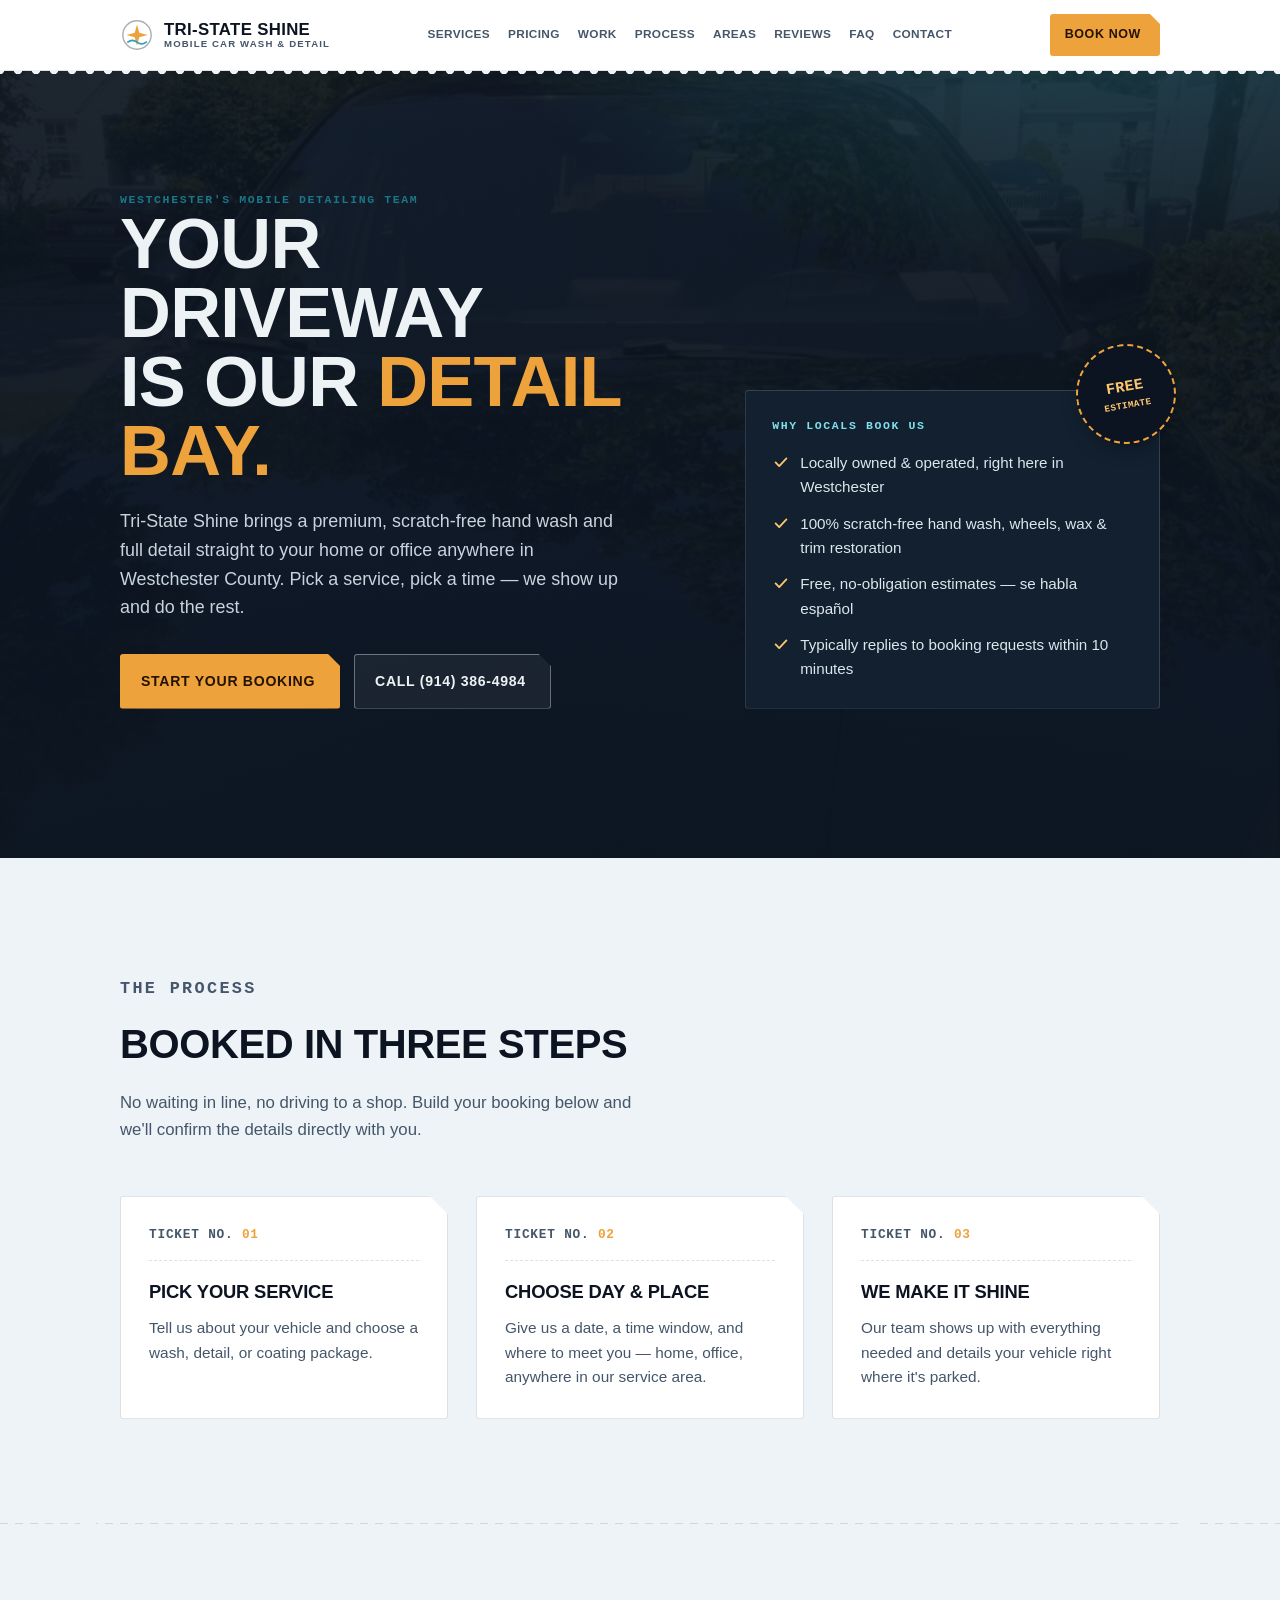
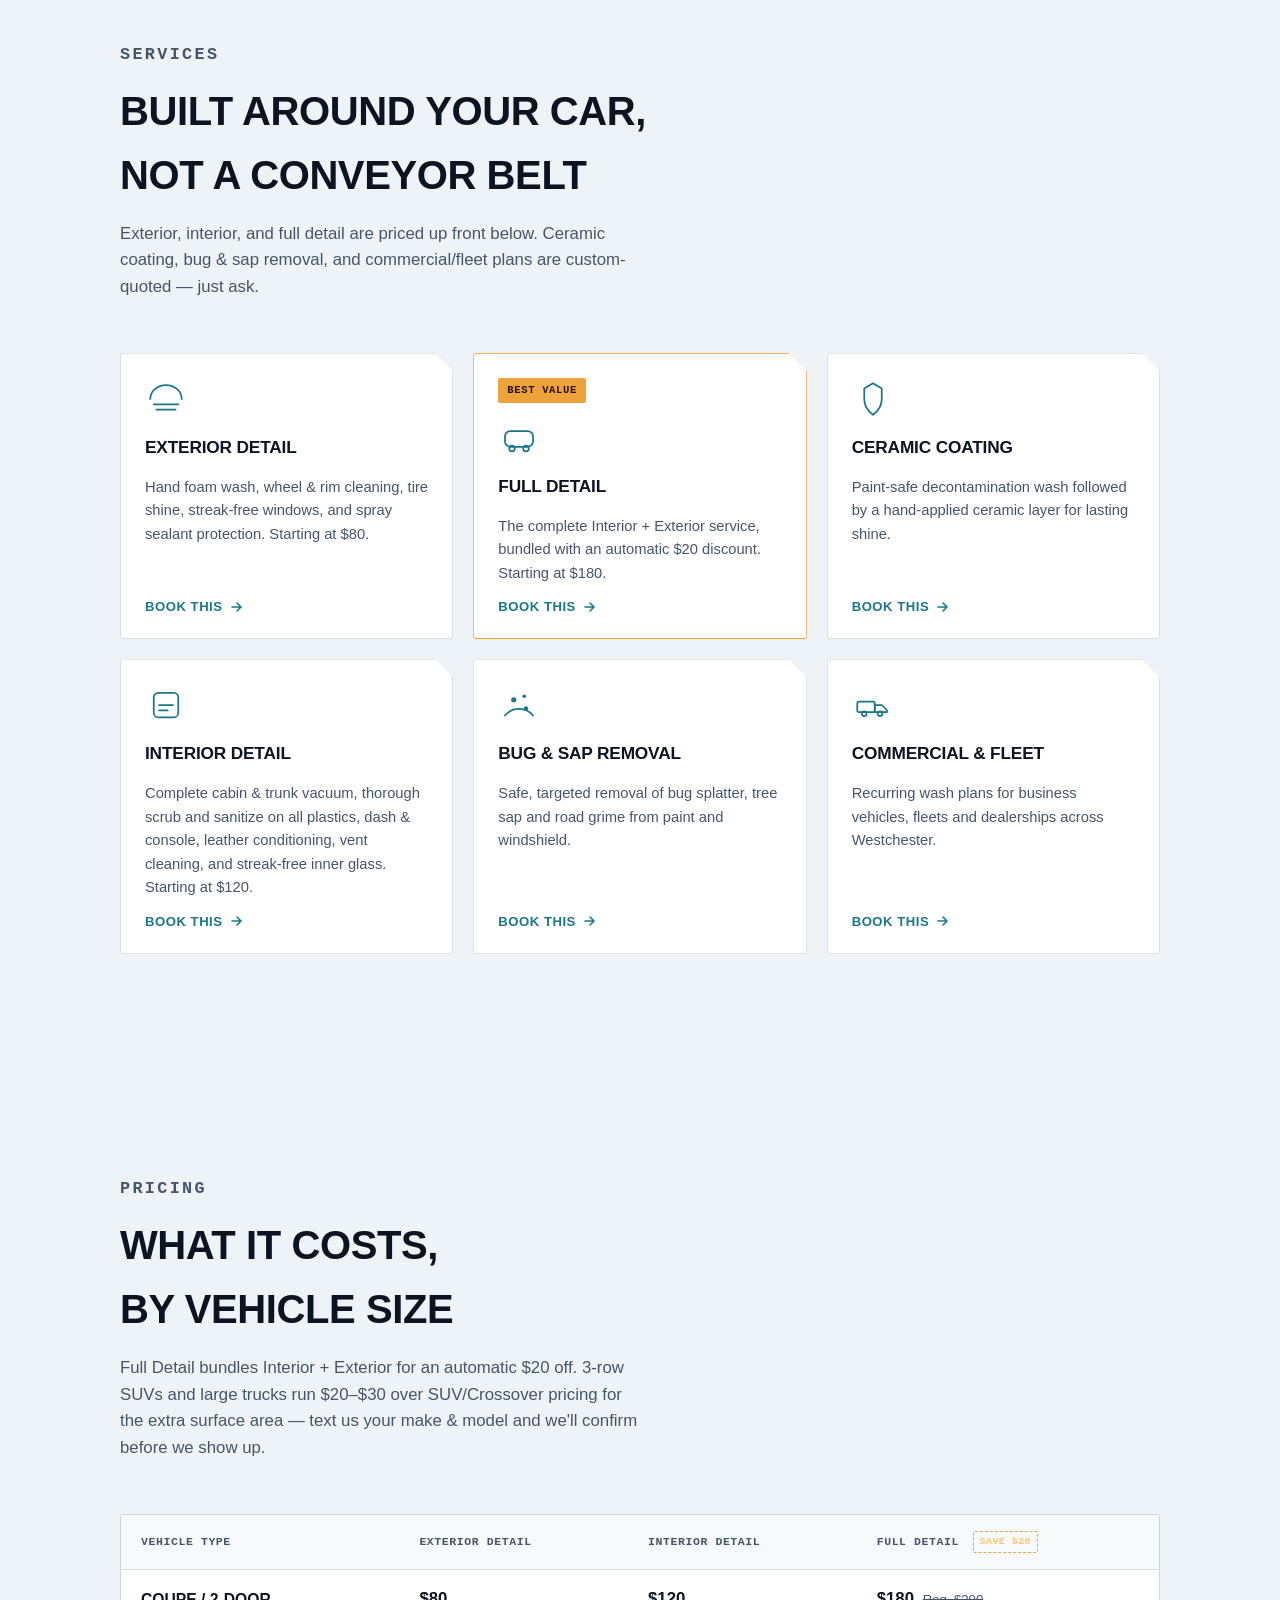
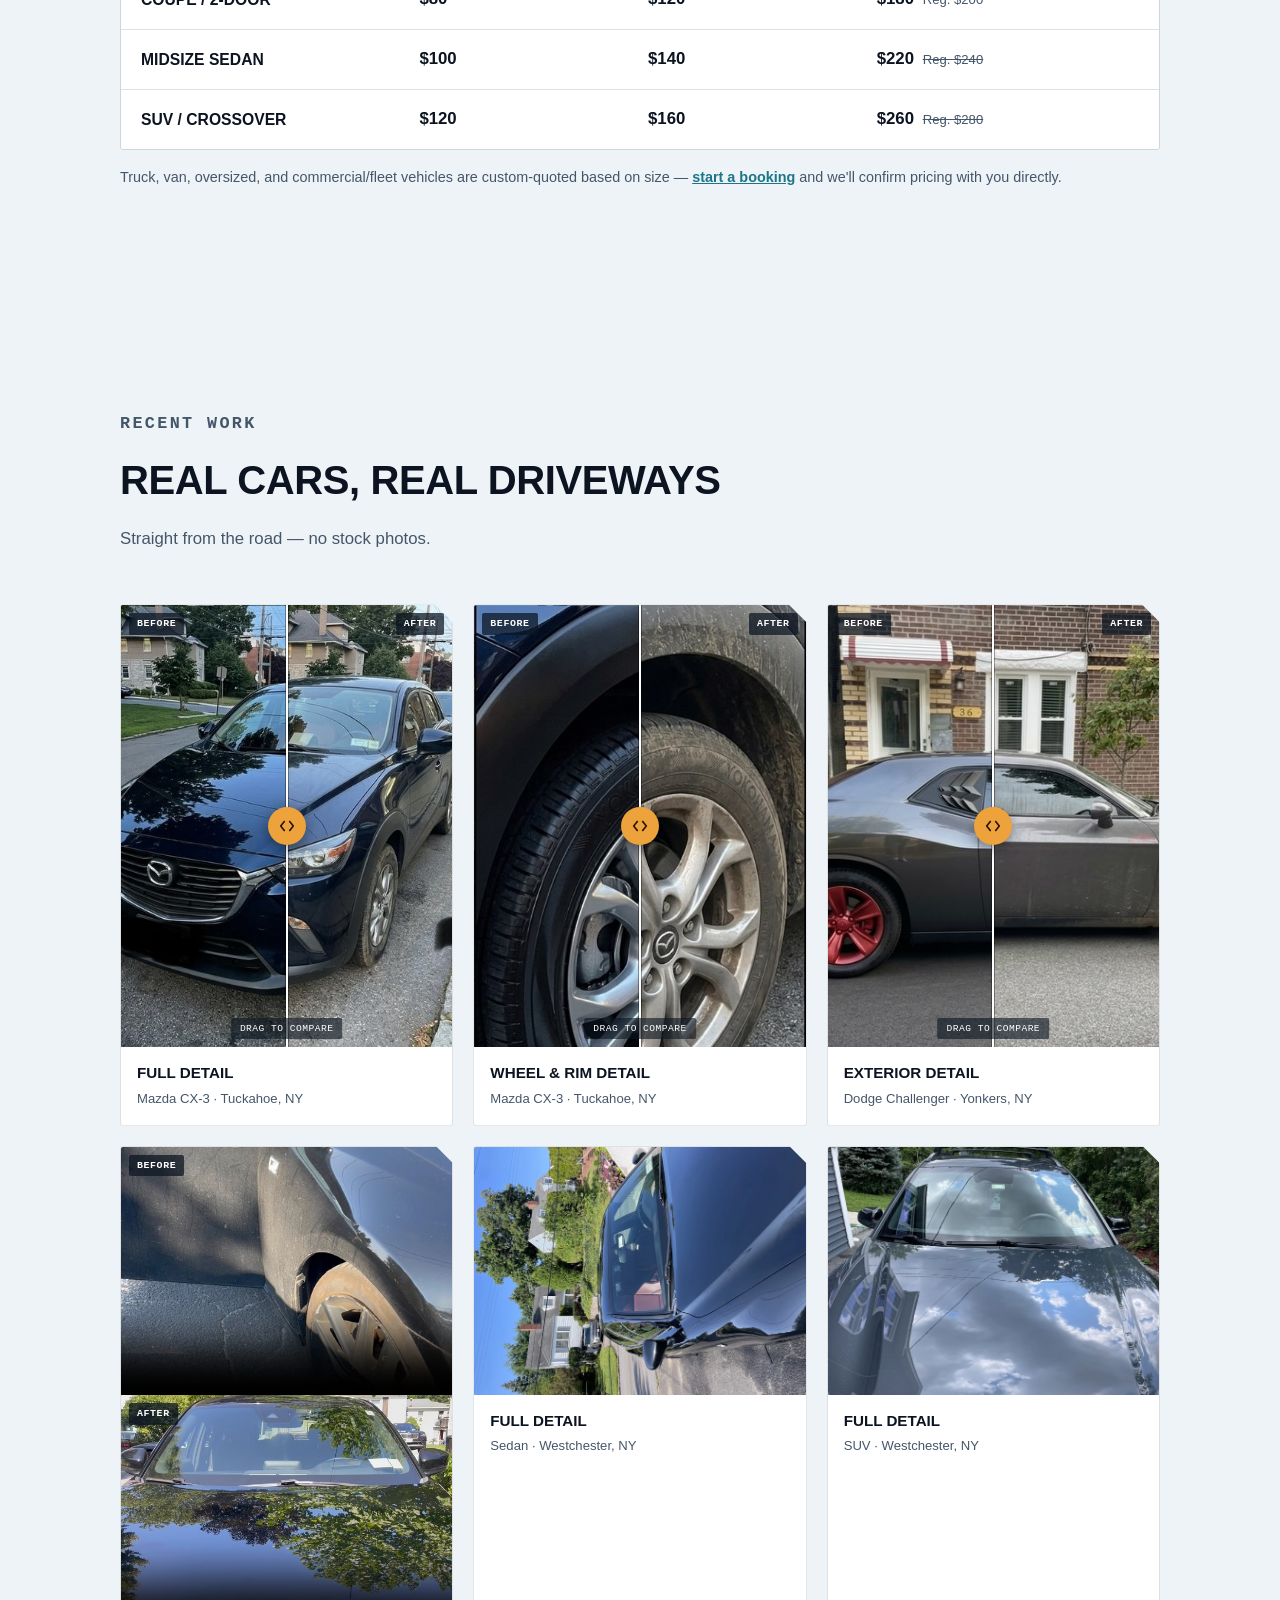
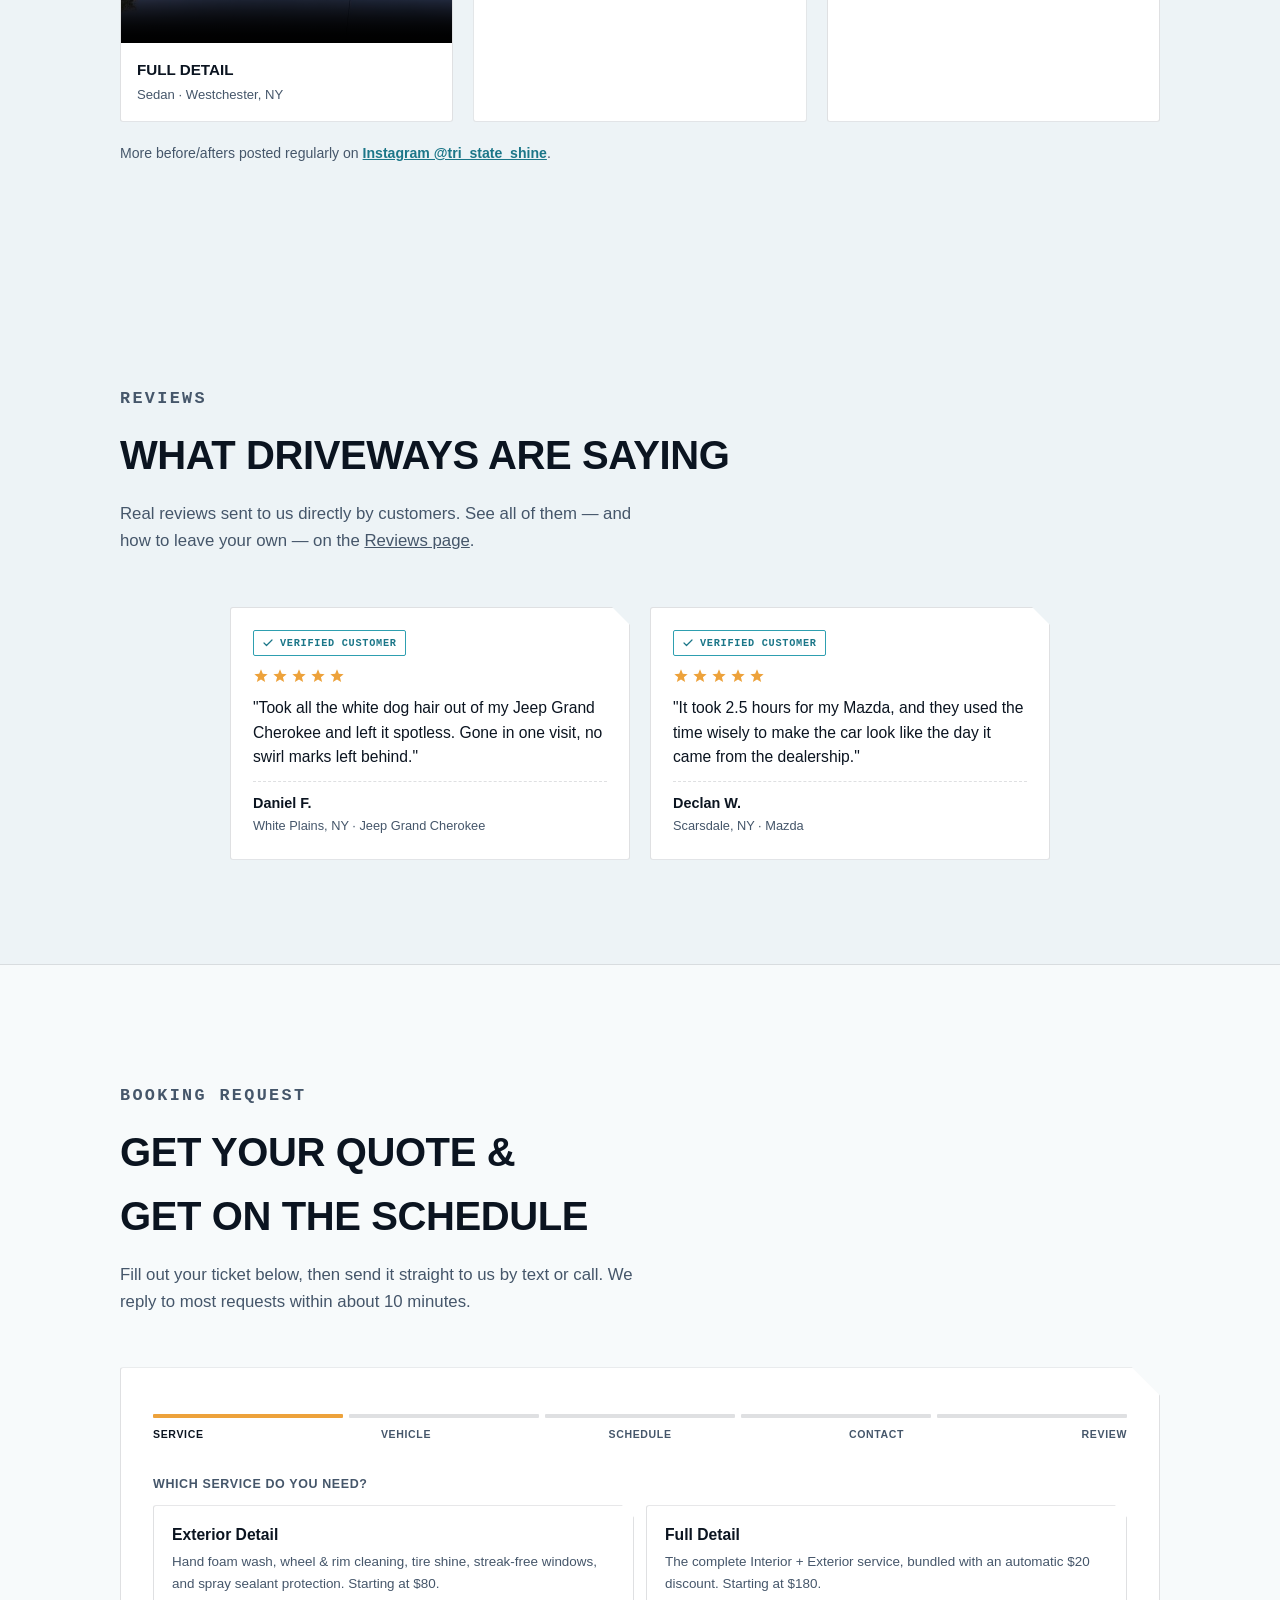
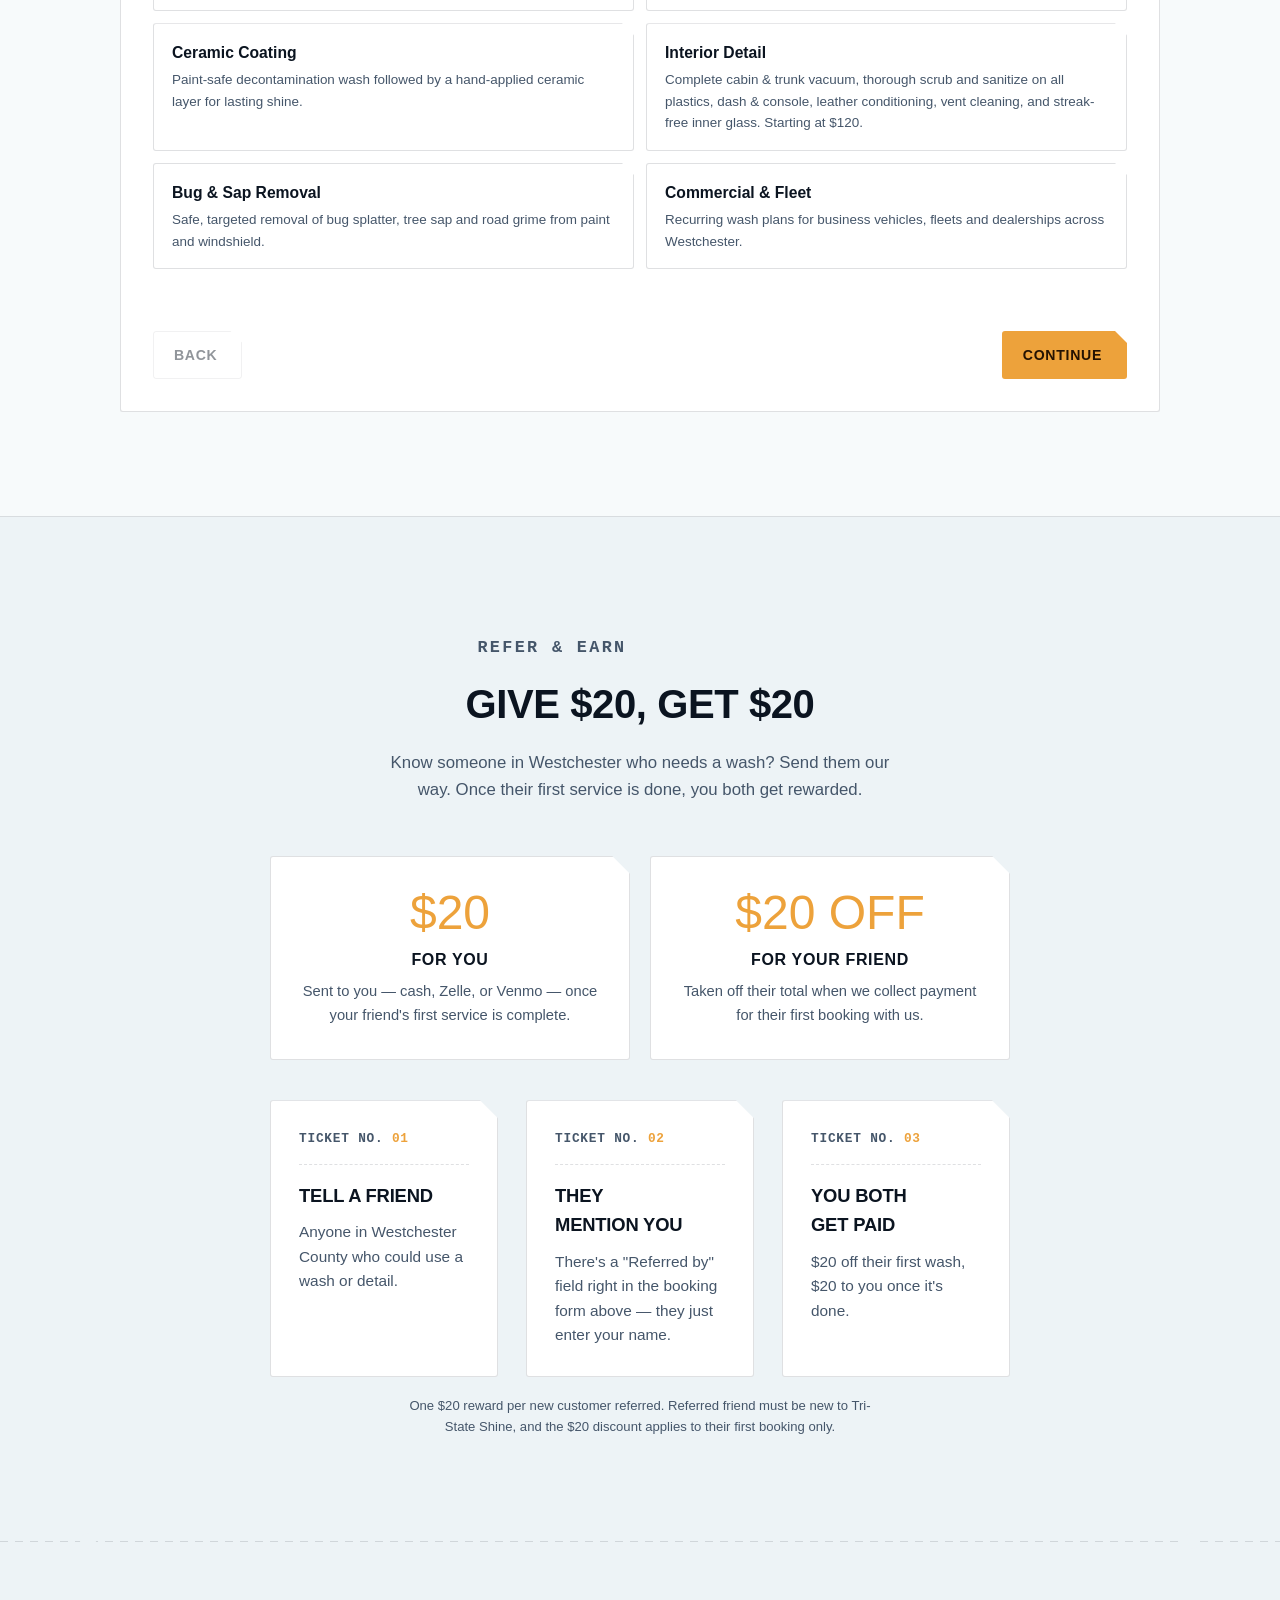
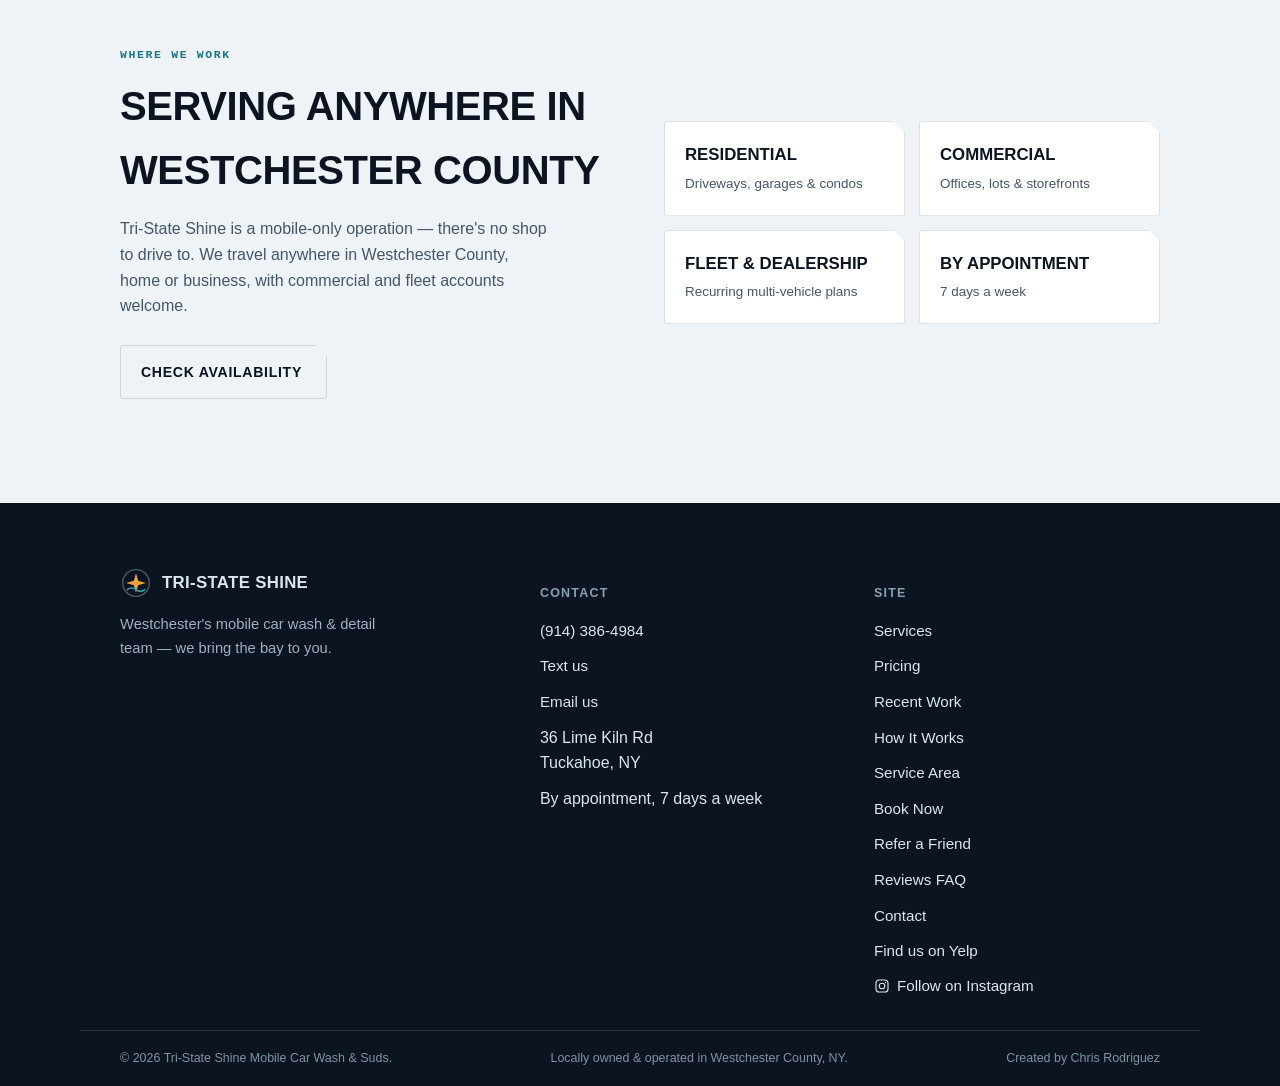
==== index.html @ 88ff23d3 "Add referral program: give $20, get $20 - New "Refer & Earn" section on the homepage (between Bookin" ====
<!DOCTYPE html>
<html lang="en">
<head>
<meta charset="utf-8">
<meta name="viewport" content="width=device-width, initial-scale=1">
<title>Tri-State Shine — Mobile Detailing, Booked Online</title>
<meta name="description" content="Westchester mobile car detailing. Book a hand wash, full detail, ceramic coating or interior clean online — Tri-State Shine comes to you anywhere in Westchester County.">
<link rel="canonical" href="https://www.tristateshineny.com/">
<meta name="theme-color" content="#0B1420">
<link rel="icon" href="favicon.svg" type="image/svg+xml">
<link rel="icon" href="favicon-32x32.png" sizes="32x32" type="image/png">
<link rel="icon" href="favicon-16x16.png" sizes="16x16" type="image/png">
<link rel="apple-touch-icon" href="apple-touch-icon.png">
<meta property="og:type" content="website">
<meta property="og:site_name" content="Tri-State Shine">
<meta property="og:title" content="Tri-State Shine — Mobile Detailing, Booked Online">
<meta property="og:description" content="Westchester mobile car detailing. Book a hand wash, full detail, ceramic coating or interior clean online — Tri-State Shine comes to you anywhere in Westchester County.">
<meta property="og:url" content="https://www.tristateshineny.com/">
<meta property="og:image" content="https://www.tristateshineny.com/images/work-01-mazda-before-after.jpg">
<meta property="og:image:width" content="896">
<meta property="og:image:height" content="671">
<meta name="twitter:card" content="summary_large_image">
<meta name="twitter:title" content="Tri-State Shine — Mobile Detailing, Booked Online">
<meta name="twitter:description" content="Westchester mobile car detailing, booked online. We come to you anywhere in Westchester County.">
<meta name="twitter:image" content="https://www.tristateshineny.com/images/work-01-mazda-before-after.jpg">
<link rel="preload" as="image" href="images/work-08-video-after-poster.jpg" fetchpriority="high">
<link rel="stylesheet" href="styles.css">
<script type="application/ld+json">
{
  "@context": "https://schema.org",
  "@type": "AutoWash",
  "@id": "https://www.tristateshineny.com/#business",
  "name": "Tri-State Shine",
  "alternateName": "Tri-State Shine Mobile Car Wash & Suds",
  "image": "https://www.tristateshineny.com/images/work-01-mazda-before-after.jpg",
  "description": "Locally owned mobile detailing bringing premium hand wash and detail services directly to your home or office anywhere in Westchester County, NY.",
  "url": "https://www.tristateshineny.com/",
  "telephone": "+1-914-386-4984",
  "email": "chrisrod10.08@gmail.com",
  "address": {
    "@type": "PostalAddress",
    "streetAddress": "36 Lime Kiln Rd",
    "addressLocality": "Tuckahoe",
    "addressRegion": "NY",
    "addressCountry": "US"
  },
  "geo": {
    "@type": "GeoCoordinates",
    "latitude": 40.9504,
    "longitude": -73.8274
  },
  "priceRange": "$80-$280",
  "areaServed": {
    "@type": "AdministrativeArea",
    "name": "Westchester County, NY"
  },
  "openingHoursSpecification": {
    "@type": "OpeningHoursSpecification",
    "dayOfWeek": ["Monday", "Tuesday", "Wednesday", "Thursday", "Friday", "Saturday", "Sunday"],
    "opens": "00:00",
    "closes": "23:59"
  },
  "sameAs": [
    "https://www.yelp.com/biz/tri-state-shine-tuckahoe",
    "https://www.instagram.com/tri_state_shine/"
  ]
}
</script>
</head>
<body>
<div class="tss-root">

  <!-- NAV -->
  <header class="nav">
    <div class="nav-inner">
      <a class="brand" href="#top">
        <svg viewBox="0 0 48 48" fill="none" aria-hidden="true">
          <circle cx="24" cy="24" r="20" stroke="currentColor" stroke-width="2" opacity="0.35"/>
          <path d="M24 9 L27.2 20.8 L39 24 L27.2 27.2 L24 39 L20.8 27.2 L9 24 L20.8 20.8 Z" fill="var(--shine)"/>
          <path d="M11 34 Q17.5 29 24 34 T37 34" stroke="var(--aqua)" stroke-width="2.4" fill="none" stroke-linecap="round"/>
        </svg>
        <span class="brand-word">Tri-State Shine<small>Mobile Car Wash &amp; Detail</small></span>
      </a>
      <nav class="nav-links" aria-label="Primary">
        <a href="#services">Services</a>
        <a href="#pricing">Pricing</a>
        <a href="#work">Work</a>
        <a href="#how">Process</a>
        <a href="#area">Areas</a>
        <a href="reviews.html">Reviews</a>
        <a href="faq.html">FAQ</a>
        <a href="contact.html">Contact</a>
      </nav>
      <a class="btn btn-primary btn-sm" href="#booking" id="navBookBtn">Book Now</a>
      <button class="nav-toggle" id="navToggle" aria-expanded="false" aria-controls="navMobile" aria-label="Toggle menu">
        <svg width="20" height="20" viewBox="0 0 20 20" fill="none"><path d="M2 5h16M2 10h16M2 15h16" stroke="currentColor" stroke-width="1.6" stroke-linecap="round"/></svg>
      </button>
    </div>
    <nav class="nav-mobile" id="navMobile" aria-label="Mobile">
      <a href="#services">Services</a>
      <a href="#pricing">Pricing</a>
      <a href="#work">Recent Work</a>
      <a href="#how">How It Works</a>
      <a href="#area">Service Area</a>
      <a href="reviews.html">Reviews</a>
        <a href="faq.html">FAQ</a>
      <a href="contact.html">Contact</a>
      <a href="#booking">Book Now</a>
    </nav>
  </header>

  <!-- HERO -->
  <section class="hero" id="top">
    <div class="hero-photo" aria-hidden="true"></div>
    <div class="hero-scrim" aria-hidden="true"></div>
    <div class="tss-container hero-inner">
      <div class="hero-grid">
        <div>
          <p class="eyebrow">Westchester's Mobile Detailing Team</p>
          <h1>Your driveway<br>is our <em>detail bay.</em></h1>
          <p class="hero-sub">Tri-State Shine brings a premium, scratch-free hand wash and full detail straight to your home or office anywhere in Westchester County. Pick a service, pick a time — we show up and do the rest.</p>
          <div class="hero-actions">
            <a class="btn btn-primary" href="#booking" id="heroBookBtn">Start Your Booking</a>
            <a class="btn btn-ghost" href="tel:+19143864984">Call (914) 386-4984</a>
          </div>
        </div>
        <div class="hero-card-wrap">
          <div class="stamp" aria-hidden="true"><span><span class="stamp-big">Free</span>Estimate</span></div>
          <div class="hero-card">
          <p class="eyebrow">Why locals book us</p>
          <ul>
            <li><svg viewBox="0 0 20 20" fill="none"><path d="M4 10.5 8 14.5 16 6" stroke="currentColor" stroke-width="2" stroke-linecap="round" stroke-linejoin="round"/></svg>Locally owned &amp; operated, right here in Westchester</li>
            <li><svg viewBox="0 0 20 20" fill="none"><path d="M4 10.5 8 14.5 16 6" stroke="currentColor" stroke-width="2" stroke-linecap="round" stroke-linejoin="round"/></svg>100% scratch-free hand wash, wheels, wax &amp; trim restoration</li>
            <li><svg viewBox="0 0 20 20" fill="none"><path d="M4 10.5 8 14.5 16 6" stroke="currentColor" stroke-width="2" stroke-linecap="round" stroke-linejoin="round"/></svg>Free, no-obligation estimates — se habla español</li>
            <li><svg viewBox="0 0 20 20" fill="none"><path d="M4 10.5 8 14.5 16 6" stroke="currentColor" stroke-width="2" stroke-linecap="round" stroke-linejoin="round"/></svg>Typically replies to booking requests within 10 minutes</li>
          </ul>
          </div>
        </div>
      </div>
    </div>
    <div class="trust-strip">
      <div class="tss-container trust-inner">
        <span>Insured &amp; Bonded</span>
        <span>Eco-Friendly Products</span>
        <span>Commercial &amp; Fleet Welcome</span>
        <span>Online Booking</span>
        <span>Pickup &amp; Delivery Available</span>
      </div>
    </div>
  </section>

  <!-- HOW IT WORKS -->
  <section class="section" id="how">
    <div class="tss-container">
      <div class="section-head">
        <p class="eyebrow">The Process</p>
        <h2>Booked in three steps</h2>
        <p>No waiting in line, no driving to a shop. Build your booking below and we'll confirm the details directly with you.</p>
      </div>
      <div class="steps3">
        <div class="step3-card">
          <div class="step3-num">01</div>
          <h3>Pick your service</h3>
          <p>Tell us about your vehicle and choose a wash, detail, or coating package.</p>
        </div>
        <div class="step3-card">
          <div class="step3-num">02</div>
          <h3>Choose day &amp; place</h3>
          <p>Give us a date, a time window, and where to meet you — home, office, anywhere in our service area.</p>
        </div>
        <div class="step3-card">
          <div class="step3-num">03</div>
          <h3>We make it shine</h3>
          <p>Our team shows up with everything needed and details your vehicle right where it's parked.</p>
        </div>
      </div>
    </div>
  </section>

  <div class="divider" role="separator"></div>

  <!-- SERVICES -->
  <section class="section" id="services">
    <div class="tss-container">
      <div class="section-head">
        <p class="eyebrow">Services</p>
        <h2>Built around your car, not a conveyor belt</h2>
        <p>Exterior, interior, and full detail are priced up front below. Ceramic coating, bug &amp; sap removal, and commercial/fleet plans are custom-quoted — just ask.</p>
      </div>
      <div class="svc-grid" id="svcGrid">
        <!-- service cards injected by JS -->
      </div>
    </div>
  </section>

  <!-- PRICING -->
  <section class="section" id="pricing">
    <div class="tss-container">
      <div class="section-head">
        <p class="eyebrow">Pricing</p>
        <h2>What it costs, by vehicle size</h2>
        <p>Full Detail bundles Interior + Exterior for an automatic $20 off. 3-row SUVs and large trucks run $20&ndash;$30 over SUV/Crossover pricing for the extra surface area — text us your make &amp; model and we'll confirm before we show up.</p>
      </div>
      <div class="price-table-wrap">
        <table class="price-table">
          <thead>
            <tr>
              <th scope="col">Vehicle Type</th>
              <th scope="col">Exterior Detail</th>
              <th scope="col">Interior Detail</th>
              <th scope="col">Full Detail <span class="save-badge">Save $20</span></th>
            </tr>
          </thead>
          <tbody>
            <tr>
              <th scope="row">Coupe / 2-Door</th>
              <td>$80</td>
              <td>$120</td>
              <td><strong>$180</strong> <span class="reg-price">Reg. $200</span></td>
            </tr>
            <tr>
              <th scope="row">Midsize Sedan</th>
              <td>$100</td>
              <td>$140</td>
              <td><strong>$220</strong> <span class="reg-price">Reg. $240</span></td>
            </tr>
            <tr>
              <th scope="row">SUV / Crossover</th>
              <td>$120</td>
              <td>$160</td>
              <td><strong>$260</strong> <span class="reg-price">Reg. $280</span></td>
            </tr>
          </tbody>
        </table>
      </div>
      <p class="price-note">Truck, van, oversized, and commercial/fleet vehicles are custom-quoted based on size — <a href="#booking">start a booking</a> and we'll confirm pricing with you directly.</p>
    </div>
  </section>

  <!-- RECENT WORK -->
  <section class="section" id="work">
    <div class="tss-container">
      <div class="section-head">
        <p class="eyebrow">Recent Work</p>
        <h2>Real cars, real driveways</h2>
        <p>Straight from the road — no stock photos.</p>
      </div>
      <div class="work-grid">
        <figure class="work-card">
          <div class="ba-slider">
            <img class="ba-before" src="images/work-09-mazda-exterior-before.jpg" alt="Mazda CX-3 with dull, scratched paint before exterior detail" loading="lazy" width="448" height="576">
            <span class="ba-after-wrap"><img class="ba-after" src="images/work-10-mazda-exterior-after.jpg" alt="Same Mazda CX-3 after exterior detail, paint transformed to a glossy scratch-free shine" loading="lazy" width="448" height="576"></span>
            <span class="ba-handle"><span class="ba-handle-grip"><svg viewBox="0 0 20 20" fill="none"><path d="M7 5 3 10l4 5M13 5l4 5-4 5" stroke="currentColor" stroke-width="1.8" stroke-linecap="round" stroke-linejoin="round"/></svg></span></span>
            <span class="ba-tag ba-tag-before">Before</span>
            <span class="ba-tag ba-tag-after">After</span>
            <span class="ba-hint">Drag to compare</span>
          </div>
          <figcaption><strong>Full Detail</strong><span>Mazda CX-3 &middot; Tuckahoe, NY</span></figcaption>
        </figure>
        <figure class="work-card">
          <div class="ba-slider">
            <img class="ba-before" src="images/work-11-mazda-wheel-before.jpg" alt="Mazda CX-3 wheel caked in mud and brake dust before detail" loading="lazy" width="448" height="671">
            <span class="ba-after-wrap"><img class="ba-after" src="images/work-12-mazda-wheel-after.jpg" alt="Same Mazda CX-3 wheel after detail, cleaned to a bright shine" loading="lazy" width="448" height="671"></span>
            <span class="ba-handle"><span class="ba-handle-grip"><svg viewBox="0 0 20 20" fill="none"><path d="M7 5 3 10l4 5M13 5l4 5-4 5" stroke="currentColor" stroke-width="1.8" stroke-linecap="round" stroke-linejoin="round"/></svg></span></span>
            <span class="ba-tag ba-tag-before">Before</span>
            <span class="ba-tag ba-tag-after">After</span>
            <span class="ba-hint">Drag to compare</span>
          </div>
          <figcaption><strong>Wheel &amp; Rim Detail</strong><span>Mazda CX-3 &middot; Tuckahoe, NY</span></figcaption>
        </figure>
        <figure class="work-card">
          <div class="ba-slider">
            <img class="ba-before" src="images/work-03-wheel-before-after.jpg" alt="Dodge Challenger covered in dust and grime before exterior detail" loading="lazy" width="761" height="484">
            <span class="ba-after-wrap"><img class="ba-after" src="images/work-04-wheel-before-after-2.jpg" alt="Same Dodge Challenger after exterior detail, paint and red wheels restored to a deep shine" loading="lazy" width="761" height="484"></span>
            <span class="ba-handle"><span class="ba-handle-grip"><svg viewBox="0 0 20 20" fill="none"><path d="M7 5 3 10l4 5M13 5l4 5-4 5" stroke="currentColor" stroke-width="1.8" stroke-linecap="round" stroke-linejoin="round"/></svg></span></span>
            <span class="ba-tag ba-tag-before">Before</span>
            <span class="ba-tag ba-tag-after">After</span>
            <span class="ba-hint">Drag to compare</span>
          </div>
          <figcaption><strong>Exterior Detail</strong><span>Dodge Challenger &middot; Yonkers, NY</span></figcaption>
        </figure>
        <figure class="work-card work-card-video-pair">
          <span class="work-video-stack">
            <span class="work-split-half"><span class="work-split-tag">Before</span><video src="videos/work-before-wheel.mp4" poster="images/work-07-video-before-poster.jpg" controls playsinline preload="none"></video></span>
            <span class="work-split-half"><span class="work-split-tag">After</span><video src="videos/work-after-hood.mp4" poster="images/work-08-video-after-poster.jpg" controls playsinline preload="none"></video></span>
          </span>
          <figcaption><strong>Full Detail</strong><span>Sedan &middot; Westchester, NY</span></figcaption>
        </figure>
        <figure class="work-card">
          <picture>
            <source srcset="images/work-05-suv-hood-gloss-a.webp" type="image/webp">
            <img src="images/work-05-suv-hood-gloss-a.jpg" alt="Glossy black sedan hood and windshield after full detail, reflecting the sky and surrounding houses" loading="lazy" width="1400" height="1050">
          </picture>
          <figcaption><strong>Full Detail</strong><span>Sedan &middot; Westchester, NY</span></figcaption>
        </figure>
        <figure class="work-card">
          <picture>
            <source srcset="images/work-06-suv-hood-gloss-b.webp" type="image/webp">
            <img src="images/work-06-suv-hood-gloss-b.jpg" alt="Glossy black SUV hood and windshield after full detail, deep reflective shine" loading="lazy" width="1400" height="1050">
          </picture>
          <figcaption><strong>Full Detail</strong><span>SUV &middot; Westchester, NY</span></figcaption>
        </figure>
      </div>
      <p class="work-note">More before/afters posted regularly on <a href="https://www.instagram.com/tri_state_shine/" target="_blank" rel="noopener">Instagram @tri_state_shine</a>.</p>
    </div>
  </section>

  <!-- TESTIMONIALS -->
  <section class="section" id="testimonials">
    <div class="tss-container">
      <div class="section-head">
        <p class="eyebrow">Reviews</p>
        <h2>What driveways are saying</h2>
        <p>Real reviews sent to us directly by customers. See all of them — and how to leave your own — on the <a href="reviews.html">Reviews page</a>.</p>
      </div>
      <div class="review-grid home-reviews-grid">
        <article class="review-card">
          <span class="verified-tag"><svg viewBox="0 0 24 24" fill="none" aria-hidden="true"><path d="M20 6 9 17l-5-5" stroke="currentColor" stroke-width="2.4" stroke-linecap="round" stroke-linejoin="round"/></svg>Verified customer</span>
          <div class="stars" aria-hidden="true">
            <svg viewBox="0 0 24 24" fill="currentColor"><path d="M12 2 14.7 8.8 22 9.4 16.4 14 18.2 21 12 17.3 5.8 21 7.6 14 2 9.4 9.3 8.8Z"/></svg>
            <svg viewBox="0 0 24 24" fill="currentColor"><path d="M12 2 14.7 8.8 22 9.4 16.4 14 18.2 21 12 17.3 5.8 21 7.6 14 2 9.4 9.3 8.8Z"/></svg>
            <svg viewBox="0 0 24 24" fill="currentColor"><path d="M12 2 14.7 8.8 22 9.4 16.4 14 18.2 21 12 17.3 5.8 21 7.6 14 2 9.4 9.3 8.8Z"/></svg>
            <svg viewBox="0 0 24 24" fill="currentColor"><path d="M12 2 14.7 8.8 22 9.4 16.4 14 18.2 21 12 17.3 5.8 21 7.6 14 2 9.4 9.3 8.8Z"/></svg>
            <svg viewBox="0 0 24 24" fill="currentColor"><path d="M12 2 14.7 8.8 22 9.4 16.4 14 18.2 21 12 17.3 5.8 21 7.6 14 2 9.4 9.3 8.8Z"/></svg>
          </div>
          <blockquote>"Took all the white dog hair out of my Jeep Grand Cherokee and left it spotless. Gone in one visit, no swirl marks left behind."</blockquote>
          <div class="review-meta">
            <strong>Daniel F.</strong>
            <span>White Plains, NY · Jeep Grand Cherokee</span>
          </div>
        </article>
        <article class="review-card">
          <span class="verified-tag"><svg viewBox="0 0 24 24" fill="none" aria-hidden="true"><path d="M20 6 9 17l-5-5" stroke="currentColor" stroke-width="2.4" stroke-linecap="round" stroke-linejoin="round"/></svg>Verified customer</span>
          <div class="stars" aria-hidden="true">
            <svg viewBox="0 0 24 24" fill="currentColor"><path d="M12 2 14.7 8.8 22 9.4 16.4 14 18.2 21 12 17.3 5.8 21 7.6 14 2 9.4 9.3 8.8Z"/></svg>
            <svg viewBox="0 0 24 24" fill="currentColor"><path d="M12 2 14.7 8.8 22 9.4 16.4 14 18.2 21 12 17.3 5.8 21 7.6 14 2 9.4 9.3 8.8Z"/></svg>
            <svg viewBox="0 0 24 24" fill="currentColor"><path d="M12 2 14.7 8.8 22 9.4 16.4 14 18.2 21 12 17.3 5.8 21 7.6 14 2 9.4 9.3 8.8Z"/></svg>
            <svg viewBox="0 0 24 24" fill="currentColor"><path d="M12 2 14.7 8.8 22 9.4 16.4 14 18.2 21 12 17.3 5.8 21 7.6 14 2 9.4 9.3 8.8Z"/></svg>
            <svg viewBox="0 0 24 24" fill="currentColor"><path d="M12 2 14.7 8.8 22 9.4 16.4 14 18.2 21 12 17.3 5.8 21 7.6 14 2 9.4 9.3 8.8Z"/></svg>
          </div>
          <blockquote>"It took 2.5 hours for my Mazda, and they used the time wisely to make the car look like the day it came from the dealership."</blockquote>
          <div class="review-meta">
            <strong>Declan W.</strong>
            <span>Scarsdale, NY · Mazda</span>
          </div>
        </article>
      </div>
    </div>
  </section>

  <!-- BOOKING -->
  <section class="section booking-section" id="booking">
    <div class="tss-container">
      <div class="section-head">
        <p class="eyebrow">Booking Request</p>
        <h2>Get your quote &amp; get on the schedule</h2>
        <p>Fill out your ticket below, then send it straight to us by text or call. We reply to most requests within about 10 minutes.</p>
      </div>

      <form class="ticket" id="bookingForm" novalidate>
        <div class="ticket-head">
          <div class="progress" id="progressBar">
            <div class="progress-seg active" data-seg="1"></div>
            <div class="progress-seg" data-seg="2"></div>
            <div class="progress-seg" data-seg="3"></div>
            <div class="progress-seg" data-seg="4"></div>
            <div class="progress-seg" data-seg="5"></div>
          </div>
          <div class="step-labels">
            <span data-label="1">Service</span>
            <span data-label="2">Vehicle</span>
            <span data-label="3">Schedule</span>
            <span data-label="4">Contact</span>
            <span data-label="5">Review</span>
          </div>
        </div>

        <div class="ticket-body">

          <!-- STEP 1: SERVICE -->
          <div class="step-panel active" data-step="1">
            <span class="field-label">Which service do you need?</span>
            <div class="option-grid" id="serviceOptions"></div>
          </div>

          <!-- STEP 2: VEHICLE -->
          <div class="step-panel" data-step="2">
            <span class="field-label">What are we detailing?</span>
            <div class="option-grid" id="vehicleOptions">
              <label class="option-card"><input type="radio" name="vehicleType" value="Sedan / Coupe"><strong>Sedan / Coupe</strong><span>Standard passenger car</span></label>
              <label class="option-card"><input type="radio" name="vehicleType" value="SUV / Crossover"><strong>SUV / Crossover</strong><span>Mid-size to full-size</span></label>
              <label class="option-card"><input type="radio" name="vehicleType" value="Truck / Van"><strong>Truck / Van</strong><span>Pickup, minivan, cargo van</span></label>
              <label class="option-card"><input type="radio" name="vehicleType" value="Oversized / Commercial"><strong>Oversized / Commercial</strong><span>Fleet vehicle or larger</span></label>
            </div>
            <div class="field" id="vehicleTypeErrorField" style="display:none;"><p class="error-text" style="display:block;">Please select a vehicle type.</p></div>
            <div class="field">
              <label class="field-label" for="vehicleDesc">Year, make &amp; model</label>
              <input type="text" id="vehicleDesc" placeholder="e.g. 2021 Mazda CX-3">
              <p class="hint">Optional, but it helps us bring the right supplies.</p>
            </div>
          </div>

          <!-- STEP 3: SCHEDULE -->
          <div class="step-panel" data-step="3">
            <div class="field">
              <label class="field-label" for="address">Service address</label>
              <input type="text" id="address" placeholder="Street address, anywhere in Westchester County">
              <p class="hint" id="addressHint">Where should we meet you? We come to your home or office.</p>
            </div>
            <div class="form-row">
              <div class="field">
                <label class="field-label" for="date">Preferred date</label>
                <input type="date" id="date">
                <p class="error-text">Please choose a date.</p>
              </div>
              <div class="field">
                <span class="field-label">Preferred time</span>
                <div class="chip-row" id="timeOptions">
                  <label class="chip"><input type="radio" name="timeWindow" value="Morning"><span>Morning</span></label>
                  <label class="chip"><input type="radio" name="timeWindow" value="Afternoon"><span>Afternoon</span></label>
                  <label class="chip"><input type="radio" name="timeWindow" value="Evening"><span>Evening</span></label>
                </div>
              </div>
            </div>
          </div>

          <!-- STEP 4: CONTACT -->
          <div class="step-panel" data-step="4">
            <div class="form-row">
              <div class="field">
                <label class="field-label" for="fullName">Your name</label>
                <input type="text" id="fullName" placeholder="First and last name">
                <p class="error-text">Please enter your name.</p>
              </div>
              <div class="field">
                <label class="field-label" for="phone">Phone number</label>
                <input type="tel" id="phone" placeholder="(914) 000-0000">
                <p class="error-text">Please enter a phone number.</p>
              </div>
            </div>
            <div class="field">
              <label class="field-label" for="email">Email <span style="text-transform:none;font-weight:400;">(optional)</span></label>
              <input type="email" id="email" placeholder="you@email.com">
            </div>
            <div class="field">
              <label class="field-label" for="referredBy">Referred by <span style="text-transform:none;font-weight:400;">(optional)</span></label>
              <input type="text" id="referredBy" placeholder="Friend's name — you both get $20">
            </div>
            <div class="field">
              <label class="field-label" for="notes">Anything we should know?</label>
              <textarea id="notes" placeholder="Gate code, pet hair, stains, parking notes, etc."></textarea>
            </div>
          </div>

          <!-- STEP 5: REVIEW -->
          <div class="step-panel" data-step="5">
            <span class="field-label">Review your request</span>
            <dl class="review-list" id="reviewList"></dl>
            <div class="review-actions">
              <a class="btn btn-primary" id="sendTextBtn" href="#">Text This Request</a>
              <a class="btn btn-outline" href="tel:+19143864984">Call To Book</a>
              <a class="btn btn-outline" id="sendEmailBtn" href="#">Email This Request</a>
              <button type="button" class="btn btn-outline" id="copyBtn">Copy Details</button>
              <span class="copy-feedback" id="copyFeedback" style="display:none;">Copied to clipboard</span>
            </div>
            <p class="send-note">"Text This Request" and "Email This Request" open your messaging or email app with the details above already filled in — nothing goes out until you hit send yourself.</p>
          </div>

        </div>

        <div class="tss-container" style="padding-inline:0;">
          <div class="ticket-nav" style="padding:0 clamp(20px,4vw,32px) clamp(20px,4vw,32px);">
            <button type="button" class="btn btn-outline" id="backBtn" disabled>Back</button>
            <button type="button" class="btn btn-primary" id="nextBtn">Continue</button>
          </div>
        </div>
      </form>
    </div>
  </section>

  <!-- REFERRAL PROGRAM -->
  <section class="section" id="referral">
    <div class="tss-container" style="max-width:820px;">
      <div class="section-head" style="max-width:100%;text-align:center;margin-inline:auto;">
        <p class="eyebrow">Refer &amp; Earn</p>
        <h2>Give $20, get $20</h2>
        <p style="margin-inline:auto;">Know someone in Westchester who needs a wash? Send them our way. Once their first service is done, you both get rewarded.</p>
      </div>

      <div class="referral-rewards">
        <div class="referral-reward-card">
          <span class="referral-amount">$20</span>
          <strong>For You</strong>
          <p>Sent to you — cash, Zelle, or Venmo — once your friend's first service is complete.</p>
        </div>
        <div class="referral-reward-card">
          <span class="referral-amount">$20 Off</span>
          <strong>For Your Friend</strong>
          <p>Taken off their total when we collect payment for their first booking with us.</p>
        </div>
      </div>

      <div class="steps3">
        <div class="step3-card">
          <div class="step3-num">01</div>
          <h3>Tell a friend</h3>
          <p>Anyone in Westchester County who could use a wash or detail.</p>
        </div>
        <div class="step3-card">
          <div class="step3-num">02</div>
          <h3>They mention you</h3>
          <p>There's a "Referred by" field right in the booking form above — they just enter your name.</p>
        </div>
        <div class="step3-card">
          <div class="step3-num">03</div>
          <h3>You both get paid</h3>
          <p>$20 off their first wash, $20 to you once it's done.</p>
        </div>
      </div>

      <p class="referral-fineprint">One $20 reward per new customer referred. Referred friend must be new to Tri-State Shine, and the $20 discount applies to their first booking only.</p>
    </div>
  </section>

  <div class="divider" role="separator"></div>

  <!-- SERVICE AREA -->
  <section class="section" id="area">
    <div class="tss-container area-wrap">
      <div>
        <p class="eyebrow">Where We Work</p>
        <h2 style="font-size:clamp(1.7rem,3.3vw,2.5rem);text-transform:uppercase;margin-top:10px;">Serving anywhere in Westchester County</h2>
        <p style="color:var(--text-soft);margin-top:14px;max-width:48ch;">Tri-State Shine is a mobile-only operation — there's no shop to drive to. We travel anywhere in Westchester County, home or business, with commercial and fleet accounts welcome.</p>
        <div class="hero-actions" style="margin-top:26px;">
          <a class="btn btn-outline" href="#booking">Check Availability</a>
        </div>
      </div>
      <div class="town-grid">
        <div class="town-card"><strong>Residential</strong><span>Driveways, garages &amp; condos</span></div>
        <div class="town-card"><strong>Commercial</strong><span>Offices, lots &amp; storefronts</span></div>
        <div class="town-card"><strong>Fleet &amp; Dealership</strong><span>Recurring multi-vehicle plans</span></div>
        <div class="town-card"><strong>By Appointment</strong><span>7 days a week</span></div>
      </div>
    </div>
  </section>

  <!-- FOOTER -->
  <footer class="footer">
    <div class="tss-container footer-inner">
      <div>
        <div class="footer-brand">
          <svg viewBox="0 0 48 48" fill="none" aria-hidden="true">
            <circle cx="24" cy="24" r="20" stroke="currentColor" stroke-width="2" opacity="0.35"/>
            <path d="M24 9 L27.2 20.8 L39 24 L27.2 27.2 L24 39 L20.8 27.2 L9 24 L20.8 20.8 Z" fill="var(--shine)"/>
            <path d="M11 34 Q17.5 29 24 34 T37 34" stroke="var(--aqua)" stroke-width="2.4" fill="none" stroke-linecap="round"/>
          </svg>
          <span class="brand-word">Tri-State Shine</span>
        </div>
        <p class="tag">Westchester's mobile car wash &amp; detail team — we bring the bay to you.</p>
      </div>
      <div>
        <h4>Contact</h4>
        <ul class="footer-links">
          <li><a href="tel:+19143864984">(914) 386-4984</a></li>
          <li><a href="sms:+19143864984">Text us</a></li>
          <li><a href="mailto:chrisrod10.08@gmail.com">Email us</a></li>
          <li>36 Lime Kiln Rd<br>Tuckahoe, NY</li>
          <li>By appointment, 7 days a week</li>
        </ul>
      </div>
      <div>
        <h4>Site</h4>
        <ul class="footer-links">
          <li><a href="#services">Services</a></li>
          <li><a href="#pricing">Pricing</a></li>
          <li><a href="#work">Recent Work</a></li>
          <li><a href="#how">How It Works</a></li>
          <li><a href="#area">Service Area</a></li>
          <li><a href="#booking">Book Now</a></li>
          <li><a href="#referral">Refer a Friend</a></li>
          <li><a href="reviews.html">Reviews</a>
        <a href="faq.html">FAQ</a></li>
          <li><a href="contact.html">Contact</a></li>
          <li><a href="https://www.yelp.com/biz/tri-state-shine-tuckahoe" target="_blank" rel="noopener">Find us on Yelp</a></li>
          <li><a class="footer-social" href="https://www.instagram.com/tri_state_shine/" target="_blank" rel="noopener"><svg viewBox="0 0 24 24" fill="none" aria-hidden="true"><rect x="3" y="3" width="18" height="18" rx="5" stroke="currentColor" stroke-width="1.7"/><circle cx="12" cy="12" r="4.2" stroke="currentColor" stroke-width="1.7"/><circle cx="17.4" cy="6.6" r="1.1" fill="currentColor"/></svg>Follow on Instagram</a></li>
        </ul>
      </div>
    </div>
    <div class="tss-container footer-bottom">
      <span>© <span data-year></span> Tri-State Shine Mobile Car Wash &amp; Suds.</span>
      <span>Locally owned &amp; operated in Westchester County, NY.</span>
      <span>Created by Chris Rodriguez</span>
    </div>
  </footer>

  <div class="mobile-book-bar">
    <a class="btn btn-outline btn-call" href="tel:+19143864984" aria-label="Call (914) 386-4984">
      <svg viewBox="0 0 24 24" fill="none"><path d="M4 5c0-1 1-2 2-2h2l2 5-2 2c1 3 3 5 6 6l2-2 5 2v2c0 1-1 2-2 2C10 20 4 14 4 5Z" stroke="currentColor" stroke-width="1.7" stroke-linejoin="round"/></svg>
    </a>
    <a class="btn btn-primary btn-book" href="index.html#booking">Book Now</a>
  </div>
</div>
<script src="site.js"></script>
<script src="booking.js"></script>
<script src="gallery.js"></script>
<script defer src="/_vercel/insights/script.js"></script>
</body>
</html>
---- styles.css ----
:root{
    --ink:#0B1420;
    --ink-2:#12202F;
    --mist:#EDF3F6;
    --paper:#FFFFFF;
    --surface-2:#F7FAFB;
    --shine:#EDA23B;
    --shine-2:#FFC670;
    --aqua:#2E9FB0;
    --aqua-2:#1B7688;
    --flag:#B5461B;
    --text:#0B1420;
    --text-soft:#45566A;
    --border:rgba(11,20,32,0.13);
    --bg:var(--mist);
    --surface:var(--paper);
    --nav-bg:rgba(237,243,246,0.82);
    --shadow:0 20px 50px -25px rgba(11,20,32,0.35);
    --font-display:"Futura PT",Futura,"Century Gothic","URW Gothic","Avenir Next","Trebuchet MS",sans-serif;
    --font-body:"Avenir Next",-apple-system,BlinkMacSystemFont,"Segoe UI",Roboto,Helvetica,Arial,sans-serif;
    --font-mono:ui-monospace,"SF Mono","Roboto Mono","JetBrains Mono",Menlo,Consolas,monospace;
    --clip-lg:polygon(0 0,calc(100% - 18px) 0,100% 18px,100% 100%,0 100%);
    --clip-sm:polygon(0 0,calc(100% - 12px) 0,100% 12px,100% 100%,0 100%);
  }
  @media (prefers-color-scheme:dark){
    :root{
      --bg:var(--ink);
      --surface:var(--ink-2);
      --surface-2:#182838;
      --text:#EDF2F5;
      --text-soft:#9FB0C0;
      --border:rgba(237,242,245,0.14);
      --nav-bg:rgba(11,20,32,0.82);
      --shadow:0 20px 50px -20px rgba(0,0,0,0.6);
      --flag:#E2703A;
    }
  }
  :root[data-theme="dark"]{
    --bg:var(--ink);
    --surface:var(--ink-2);
    --surface-2:#182838;
    --text:#EDF2F5;
    --text-soft:#9FB0C0;
    --border:rgba(237,242,245,0.14);
    --nav-bg:rgba(11,20,32,0.82);
    --shadow:0 20px 50px -20px rgba(0,0,0,0.6);
    --flag:#E2703A;
  }
  :root[data-theme="light"]{
    --bg:var(--mist);
    --surface:var(--paper);
    --surface-2:#F7FAFB;
    --text:#0B1420;
    --text-soft:#45566A;
    --border:rgba(11,20,32,0.13);
    --nav-bg:rgba(237,243,246,0.82);
    --shadow:0 20px 50px -25px rgba(11,20,32,0.35);
    --flag:#B5461B;
  }

  *{box-sizing:border-box;}
  html{scroll-behavior:smooth;}
  @media (prefers-reduced-motion:reduce){ html{scroll-behavior:auto;} }
  body{margin:0;}
  .tss-root{
    background:var(--bg);
    color:var(--text);
    font-family:var(--font-body);
    line-height:1.6;
    -webkit-font-smoothing:antialiased;
    overflow-x:hidden;
  }
  .tss-root *{min-width:0;}
  .tss-container{max-width:1120px;margin:0 auto;padding-inline:clamp(20px,5vw,40px);}
  h1,h2,h3{font-family:var(--font-display);text-wrap:balance;margin:0;letter-spacing:-0.01em;}
  p{margin:0;}
  a{color:inherit;}
  .eyebrow{
    font-family:var(--font-mono);
    font-size:0.72rem;
    font-weight:600;
    letter-spacing:0.14em;
    text-transform:uppercase;
    color:var(--aqua-2);
  }
  :root[data-theme="dark"] .eyebrow{color:#6FD3E0;}
  @media (prefers-color-scheme:dark){ .eyebrow{color:#6FD3E0;} }
  :root[data-theme="light"] .eyebrow{color:var(--aqua-2);}
  .section{padding-block:clamp(56px,9vw,104px);}
  .section-head{max-width:640px;margin-bottom:clamp(32px,5vw,52px);}
  .section-head h2{font-size:clamp(1.7rem,3.3vw,2.5rem);text-transform:uppercase;margin-top:10px;}
  .section-head p{color:var(--text-soft);font-size:1.05rem;margin-top:14px;max-width:56ch;}
  button{font-family:inherit;cursor:pointer;}

  /* ---------- TEAR DIVIDER (receipt-perforation motif) ---------- */
  .divider{
    position:relative;height:1px;margin:0;
    background-image:repeating-linear-gradient(to right,var(--border) 0 8px,transparent 8px 15px);
  }
  .divider::before,.divider::after{
    content:"";position:absolute;top:50%;width:16px;height:16px;
    border-radius:50%;background:var(--bg);transform:translateY(-50%);
  }
  .divider::before{left:calc(50% - 560px);}
  .divider::after{left:calc(50% + 544px);}
  @media (max-width:1180px){ .divider::before,.divider::after{display:none;} }

  /* ---------- NAV ---------- */
  .nav{
    position:sticky;top:0;z-index:40;
    background:var(--surface);
    border-bottom:1px solid var(--border);
  }
  .nav::after{
    content:"";position:absolute;left:0;right:0;bottom:-7px;height:7px;
    background-image:radial-gradient(circle 4px,var(--bg) 4px,transparent 4.5px);
    background-size:18px 8px;background-repeat:repeat-x;background-position:9px -4px;
    pointer-events:none;
  }
  .nav-inner{
    max-width:1120px;margin:0 auto;padding:14px clamp(20px,5vw,40px);
    display:flex;align-items:center;justify-content:space-between;gap:16px;
  }
  .brand{display:flex;align-items:center;gap:10px;text-decoration:none;color:var(--text);}
  .brand svg{width:34px;height:34px;flex:none;}
  .brand-word{font-family:var(--font-display);font-weight:700;font-size:1.05rem;text-transform:uppercase;letter-spacing:0.02em;line-height:1.05;}
  .brand-word small{display:block;font-family:var(--font-body);font-weight:600;font-size:0.6rem;letter-spacing:0.12em;color:var(--text-soft);text-transform:uppercase;}
  .nav-links{display:flex;align-items:center;gap:18px;}
  .nav-links a{
    font-size:0.74rem;font-weight:600;text-transform:uppercase;letter-spacing:0.03em;
    text-decoration:none;color:var(--text-soft);white-space:nowrap;
    padding-block:4px;border-bottom:2px solid transparent;
    transition:color .15s ease,border-color .15s ease;
  }
  .nav-links a:hover{color:var(--text);border-color:var(--shine);}
  .nav-links a[aria-current="page"]{color:var(--text);border-color:var(--shine);}
  .nav-mobile a[aria-current="page"]{color:var(--shine-2);}
  .nav-toggle{display:none;background:none;border:1px solid var(--border);border-radius:10px;padding:8px 10px;color:var(--text);}
  .nav-mobile{display:none;flex-direction:column;gap:2px;padding:6px clamp(20px,5vw,40px) 18px;border-bottom:1px solid var(--border);background:var(--bg);}
  .nav-mobile a{padding:12px 4px;text-decoration:none;color:var(--text);font-weight:600;border-bottom:1px solid var(--border);text-transform:uppercase;font-size:0.85rem;letter-spacing:0.04em;}
  .nav-mobile.open{display:flex;}
  @media (max-width:1040px){
    .nav-links{display:none;}
    .nav-toggle{display:inline-flex;align-items:center;justify-content:center;}
  }

  /* ---------- HERO ---------- */
  .hero{
    position:relative;
    background:var(--ink);
    color:#EDF2F5;
    overflow:hidden;
    isolation:isolate;
  }
  .hero-photo{
    position:absolute;inset:0;z-index:0;
    background:url('images/work-08-video-after-poster.jpg') center 62%/cover no-repeat;
    filter:brightness(0.6) saturate(1.05);
  }
  .hero-scrim{
    position:absolute;inset:0;z-index:1;
    background:
      radial-gradient(80% 60% at 85% -10%, rgba(46,159,176,0.28), transparent 60%),
      linear-gradient(180deg,rgba(11,20,32,0.86) 0%,rgba(11,20,32,0.92) 55%,rgba(11,20,32,0.97) 100%);
  }
  .hero::before{
    content:"";position:absolute;inset:-20% -10%;
    background:linear-gradient(115deg,transparent 0%,transparent 40%,rgba(237,162,59,0.16) 48%,rgba(255,198,112,0.32) 52%,rgba(237,162,59,0.16) 56%,transparent 64%,transparent 100%);
    background-size:220% 220%;
    animation:sweep 9s ease-in-out infinite;
    z-index:2;
    pointer-events:none;
  }
  @keyframes sweep{
    0%{background-position:120% 0%;}
    50%{background-position:20% 40%;}
    100%{background-position:120% 0%;}
  }
  @media (prefers-reduced-motion:reduce){ .hero::before{animation:none;background-position:60% 20%;} }
  .hero-inner{position:relative;z-index:3;padding-block:clamp(64px,11vw,120px) clamp(48px,8vw,88px);}
  .hero-grid{display:grid;grid-template-columns:1.15fr 0.85fr;gap:clamp(32px,5vw,64px);align-items:end;}
  @media (max-width:860px){ .hero-grid{grid-template-columns:1fr;} }
  .hero h1{
    font-size:clamp(2.5rem,6.2vw,4.4rem);
    text-transform:uppercase;
    line-height:0.98;
    font-weight:700;
  }
  .hero h1 em{font-style:normal;color:var(--shine);}
  .hero-sub{margin-top:22px;font-size:1.12rem;color:#C7D4DD;max-width:52ch;}
  .hero-actions{margin-top:32px;display:flex;flex-wrap:wrap;gap:14px;}
  .btn{
    position:relative;
    display:inline-flex;align-items:center;justify-content:center;gap:9px;
    padding:15px 24px 15px 20px;font-weight:700;font-size:0.88rem;
    text-transform:uppercase;letter-spacing:0.05em;text-decoration:none;
    border:1.5px solid transparent;border-radius:3px;
    clip-path:var(--clip-sm);
    transition:transform .15s ease,box-shadow .15s ease,background-color .15s ease,border-color .15s ease;
  }
  .btn-primary{background:var(--shine);color:#241202;box-shadow:0 12px 26px -14px rgba(237,162,59,0.75);}
  .btn-primary:hover{transform:translateY(-1px);box-shadow:0 16px 30px -14px rgba(237,162,59,0.9);}
  .btn-ghost{background:rgba(237,243,246,0.06);color:#EDF2F5;border-color:rgba(237,243,246,0.4);}
  .btn-ghost:hover{background:rgba(237,243,246,0.14);}
  .btn-outline{background:transparent;color:var(--text);border-color:var(--border);}
  .btn-outline:hover{border-color:var(--shine);color:var(--text);}
  .btn-sm{padding:10px 18px 10px 14px;font-size:0.78rem;clip-path:polygon(0 0,calc(100% - 10px) 0,100% 10px,100% 100%,0 100%);}
  .btn:disabled{opacity:0.45;cursor:not-allowed;transform:none !important;box-shadow:none !important;}

  .hero-card-wrap{position:relative;}
  .hero-card{
    background:var(--ink-2);
    border:1px solid rgba(237,243,246,0.16);
    border-radius:3px;padding:26px;clip-path:var(--clip-lg);
  }
  .hero-card .eyebrow{color:#7FE0EC;}
  .hero-card ul{list-style:none;margin:16px 0 0;padding:0;display:flex;flex-direction:column;gap:12px;}
  .hero-card li{display:flex;align-items:flex-start;gap:10px;font-size:0.95rem;color:#DCE6EC;}
  .hero-card li svg{flex:none;width:18px;height:18px;margin-top:2px;color:var(--shine-2);}

  .stamp{
    position:absolute;top:-46px;right:-16px;
    width:100px;height:100px;border-radius:50%;
    border:2px dashed var(--shine);
    display:flex;align-items:center;justify-content:center;text-align:center;
    transform:rotate(-10deg);color:var(--shine-2);
    font-family:var(--font-mono);font-size:0.58rem;letter-spacing:0.04em;
    text-transform:uppercase;font-weight:700;line-height:1.3;
    background:var(--ink);z-index:2;
    box-shadow:0 8px 20px -8px rgba(0,0,0,0.5);
  }
  .stamp span{display:block;}
  .stamp .stamp-big{font-size:0.95rem;letter-spacing:0.02em;margin-block:2px;}
  @media (max-width:860px){ .stamp{display:none;} }

  .trust-strip{border-top:1px solid rgba(237,243,246,0.14);}
  .trust-inner{
    display:flex;flex-wrap:wrap;gap:10px 28px;padding-block:20px;
    font-size:0.78rem;letter-spacing:0.04em;text-transform:uppercase;font-weight:600;color:#9FB0C0;
  }
  .trust-inner span{display:inline-flex;align-items:center;gap:8px;}
  .trust-inner span::before{content:"";width:5px;height:5px;border-radius:50%;background:var(--shine);}

  /* ---------- HOW IT WORKS ---------- */
  .steps3{display:grid;grid-template-columns:repeat(3,1fr);gap:clamp(20px,3vw,28px);}
  @media (max-width:800px){ .steps3{grid-template-columns:1fr;} }
  .step3-card{background:var(--surface);border:1px solid var(--border);border-radius:3px;clip-path:var(--clip-lg);padding:28px;}
  .step3-num{font-family:var(--font-mono);font-size:0.8rem;font-weight:700;letter-spacing:0.06em;color:var(--shine);border-bottom:1px dashed var(--border);padding-bottom:14px;}
  .step3-num::before{content:"TICKET NO. ";color:var(--text-soft);font-weight:600;}
  .step3-card h3{margin-top:16px;font-size:1.15rem;text-transform:uppercase;}
  .step3-card p{margin-top:10px;color:var(--text-soft);font-size:0.96rem;}

  /* Referral program */
  .referral-rewards{display:grid;grid-template-columns:1fr 1fr;gap:20px;margin-bottom:clamp(28px,4vw,40px);}
  @media (max-width:700px){ .referral-rewards{grid-template-columns:1fr;} }
  .referral-reward-card{background:var(--surface);border:1px solid var(--border);border-radius:3px;clip-path:var(--clip-lg);padding:32px 28px;text-align:center;}
  .referral-amount{display:block;font-family:var(--font-display);font-size:clamp(2.2rem,5vw,3rem);color:var(--shine);text-transform:uppercase;line-height:1;}
  .referral-reward-card strong{display:block;margin-top:10px;font-size:1rem;text-transform:uppercase;letter-spacing:0.04em;}
  .referral-reward-card p{margin-top:8px;color:var(--text-soft);font-size:0.92rem;}
  .referral-fineprint{text-align:center;color:var(--text-soft);font-size:0.82rem;margin-top:18px;max-width:64ch;margin-inline:auto;}

  /* ---------- SERVICES ---------- */
  .svc-grid{display:grid;grid-template-columns:repeat(3,1fr);gap:20px;}
  @media (max-width:900px){ .svc-grid{grid-template-columns:repeat(2,1fr);} }
  @media (max-width:620px){ .svc-grid{grid-template-columns:1fr;} }
  .svc-card{
    background:var(--surface);border:1px solid var(--border);border-radius:3px;clip-path:var(--clip-lg);
    padding:24px;display:flex;flex-direction:column;gap:14px;
  }
  .svc-icon{width:42px;height:42px;color:var(--aqua-2);}
  :root[data-theme="dark"] .svc-icon{color:#6FD3E0;}
  @media (prefers-color-scheme:dark){ .svc-icon{color:#6FD3E0;} }
  .svc-card h3{font-size:1.08rem;text-transform:uppercase;}
  .svc-card p{color:var(--text-soft);font-size:0.92rem;flex:1;}
  .svc-book{
    align-self:flex-start;background:none;border:0;color:var(--aqua-2);
    font-weight:700;font-size:0.82rem;text-transform:uppercase;letter-spacing:0.04em;
    display:inline-flex;align-items:center;gap:6px;padding:0;
  }
  :root[data-theme="dark"] .svc-book{color:#6FD3E0;}
  @media (prefers-color-scheme:dark){ .svc-book{color:#6FD3E0;} }
  .svc-book:hover{text-decoration:underline;}
  .svc-card-featured{border-color:var(--shine);box-shadow:0 0 0 2px rgba(237,162,59,0.18);}
  .svc-badge{
    align-self:flex-start;font-family:var(--font-mono);font-size:0.66rem;font-weight:700;
    letter-spacing:0.06em;text-transform:uppercase;color:#241202;background:var(--shine);
    padding:4px 9px;border-radius:2px;
  }

  /* ---------- PRICING ---------- */
  .price-table-wrap{overflow-x:auto;border:1px solid var(--border);border-radius:3px;}
  .price-table{width:100%;border-collapse:collapse;min-width:560px;background:var(--surface);}
  .price-table th,.price-table td{
    padding:16px 20px;text-align:left;font-variant-numeric:tabular-nums;
    border-bottom:1px solid var(--border);white-space:nowrap;
  }
  .price-table thead th{
    font-family:var(--font-mono);font-size:0.72rem;font-weight:700;letter-spacing:0.05em;
    text-transform:uppercase;color:var(--text-soft);background:var(--surface-2);
  }
  .price-table tbody th{font-family:var(--font-display);text-transform:uppercase;font-size:0.98rem;font-weight:700;}
  .price-table tbody td{font-size:1.05rem;font-weight:600;}
  .price-table tbody tr:last-child th,.price-table tbody tr:last-child td{border-bottom:0;}
  .save-badge{
    display:inline-block;margin-left:6px;font-family:var(--font-mono);font-size:0.62rem;font-weight:700;
    letter-spacing:0.05em;text-transform:uppercase;color:var(--shine-2);
    border:1px dashed var(--shine);border-radius:2px;padding:2px 6px;vertical-align:middle;
  }
  .reg-price{color:var(--text-soft);font-size:0.82rem;font-weight:500;text-decoration:line-through;margin-left:4px;}
  .price-note{margin-top:16px;color:var(--text-soft);font-size:0.9rem;}
  .price-note a{color:var(--aqua-2);font-weight:700;text-decoration:underline;}
  :root[data-theme="dark"] .price-note a{color:#6FD3E0;}
  @media (prefers-color-scheme:dark){ .price-note a{color:#6FD3E0;} }

  /* ---------- RECENT WORK ---------- */
  .work-grid{display:grid;grid-template-columns:repeat(3,1fr);gap:20px;}
  @media (max-width:900px){ .work-grid{grid-template-columns:repeat(2,1fr);} }
  @media (max-width:620px){ .work-grid{grid-template-columns:1fr;} }
  .work-card{
    margin:0;background:var(--surface);border:1px solid var(--border);border-radius:3px;
    clip-path:var(--clip-lg);overflow:hidden;
  }
  .work-card img{display:block;width:100%;height:auto;aspect-ratio:4/3;object-fit:cover;background:var(--surface-2);}
  .work-card figcaption{padding:14px 16px 16px;}
  .work-card figcaption strong{display:block;font-size:0.95rem;text-transform:uppercase;font-family:var(--font-display);}
  .work-card figcaption span{display:block;color:var(--text-soft);font-size:0.82rem;margin-top:2px;}
  .work-split-imgs{display:flex;}
  .work-split-half{position:relative;flex:1;min-width:0;}
  .work-split-half img{aspect-ratio:3/4;}
  .work-split-tag{
    position:absolute;top:8px;left:8px;z-index:1;
    font-family:var(--font-mono);font-size:0.62rem;font-weight:700;letter-spacing:0.06em;text-transform:uppercase;
    color:#fff;background:rgba(11,20,32,0.72);padding:3px 8px;border-radius:2px;
  }
  .work-video-stack{display:flex;flex-direction:column;}
  .work-video-stack .work-split-half{flex:none;}
  .work-video-stack video{display:block;width:100%;aspect-ratio:4/3;object-fit:cover;background:#000;}

  /* Interactive before/after slider */
  .ba-slider{
    position:relative;aspect-ratio:3/4;overflow:hidden;background:var(--surface-2);
    cursor:ew-resize;touch-action:pan-y;user-select:none;-webkit-user-select:none;
  }
  .ba-slider img{
    position:absolute;inset:0;width:100%;height:100%;object-fit:cover;display:block;
    -webkit-user-drag:none;pointer-events:none;
  }
  .ba-before{z-index:1;}
  .ba-after-wrap{position:absolute;inset:0;z-index:2;overflow:hidden;clip-path:inset(0 50% 0 0);}
  .ba-after-wrap img{position:absolute;inset:0;}
  .ba-handle{position:absolute;top:0;bottom:0;left:50%;z-index:3;pointer-events:none;transform:translateX(-1px);}
  .ba-handle::before{
    content:"";position:absolute;top:0;bottom:0;left:0;width:2px;
    background:#fff;box-shadow:0 0 0 1px rgba(0,0,0,0.35);
  }
  .ba-handle-grip{
    position:absolute;top:50%;left:1px;transform:translate(-50%,-50%);
    width:38px;height:38px;border-radius:50%;background:var(--shine);
    display:flex;align-items:center;justify-content:center;color:#241202;
    box-shadow:0 4px 14px rgba(0,0,0,0.4);
  }
  .ba-handle-grip svg{width:18px;height:18px;}
  .ba-tag{
    position:absolute;top:8px;z-index:4;
    font-family:var(--font-mono);font-size:0.62rem;font-weight:700;letter-spacing:0.06em;text-transform:uppercase;
    color:#fff;background:rgba(11,20,32,0.72);padding:3px 8px;border-radius:2px;pointer-events:none;
  }
  .ba-tag-before{left:8px;}
  .ba-tag-after{right:8px;}
  .ba-hint{
    position:absolute;bottom:8px;left:50%;transform:translateX(-50%);z-index:4;
    font-family:var(--font-mono);font-size:0.6rem;letter-spacing:0.05em;text-transform:uppercase;
    color:#fff;background:rgba(11,20,32,0.6);padding:3px 9px;border-radius:2px;pointer-events:none;
    opacity:1;transition:opacity .3s ease;
  }
  .ba-slider:focus-visible{outline:2px solid var(--aqua);outline-offset:2px;}
  .ba-slider.ba-touched .ba-hint{opacity:0;}

  .work-note{margin-top:20px;color:var(--text-soft);font-size:0.88rem;}
  .work-note a{color:var(--aqua-2);font-weight:700;text-decoration:underline;}
  :root[data-theme="dark"] .work-note a{color:#6FD3E0;}
  @media (prefers-color-scheme:dark){ .work-note a{color:#6FD3E0;} }

  /* ---------- BOOKING ---------- */
  .booking-section{background:var(--surface-2);border-top:1px solid var(--border);border-bottom:1px solid var(--border);}
  .ticket{
    background:var(--surface);border:1.5px solid var(--border);border-radius:3px;
    clip-path:polygon(0 0,calc(100% - 28px) 0,100% 28px,100% 100%,0 100%);
    box-shadow:var(--shadow);overflow:hidden;position:relative;
  }
  .ticket-head{padding:26px clamp(20px,4vw,32px) 0;}
  .progress{display:flex;gap:6px;margin-top:20px;}
  .progress-seg{flex:1;height:4px;border-radius:1px;background:var(--border);overflow:hidden;}
  .progress-seg.done, .progress-seg.active{background:var(--shine);}
  .step-labels{display:flex;justify-content:space-between;margin-top:8px;font-size:0.66rem;font-weight:700;letter-spacing:0.06em;text-transform:uppercase;color:var(--text-soft);}
  .step-labels span.on{color:var(--text);}
  .ticket-body{padding:clamp(20px,4vw,32px);}
  .step-panel{display:none;}
  .step-panel.active{display:block;animation:fadein .25s ease;}
  @keyframes fadein{from{opacity:0;transform:translateY(6px);}to{opacity:1;transform:translateY(0);}}
  @media (prefers-reduced-motion:reduce){ .step-panel.active{animation:none;} }

  .field-label{display:block;font-size:0.78rem;font-weight:700;text-transform:uppercase;letter-spacing:0.05em;color:var(--text-soft);margin-bottom:10px;}
  .option-grid{display:grid;grid-template-columns:repeat(2,1fr);gap:12px;}
  @media (max-width:560px){ .option-grid{grid-template-columns:1fr;} }
  .option-card{
    position:relative;border:1.5px solid var(--border);border-radius:3px;padding:16px 18px;
    clip-path:polygon(0 0,calc(100% - 12px) 0,100% 12px,100% 100%,0 100%);
    background:var(--surface);text-align:left;color:var(--text);
  }
  .option-card strong{display:block;font-size:0.98rem;}
  .option-card span{display:block;color:var(--text-soft);font-size:0.84rem;margin-top:4px;}
  .option-card.selected{border-color:var(--shine);box-shadow:0 0 0 3px rgba(237,162,59,0.18);}
  .option-card input{position:absolute;opacity:0;inset:0;margin:0;cursor:pointer;}

  .form-row{display:grid;grid-template-columns:1fr 1fr;gap:16px;margin-top:18px;}
  @media (max-width:560px){ .form-row{grid-template-columns:1fr;} }
  .field{margin-top:18px;}
  .field:first-child{margin-top:0;}
  .field input[type="text"],.field input[type="tel"],.field input[type="email"],.field input[type="date"],.field textarea{
    width:100%;padding:13px 14px;border-radius:10px;border:1.5px solid var(--border);
    background:var(--surface);color:var(--text);font-family:inherit;font-size:0.96rem;
  }
  .field input:focus,.field textarea:focus,.option-card input:focus-visible + .option-inner,.chip input:focus-visible + span{
    outline:2px solid var(--aqua);outline-offset:2px;
  }
  .field textarea{resize:vertical;min-height:88px;}
  .hint{font-size:0.78rem;color:var(--text-soft);margin-top:6px;}
  .error-text{font-size:0.78rem;color:#C4432B;margin-top:6px;display:none;}
  .field.invalid .error-text{display:block;}
  .field.invalid input,.field.invalid textarea{border-color:#C4432B;}

  .chip-row{display:flex;flex-wrap:wrap;gap:10px;}
  .chip{position:relative;}
  .chip input{position:absolute;opacity:0;inset:0;margin:0;cursor:pointer;}
  .chip span{
    display:inline-flex;padding:10px 16px;border-radius:999px;border:1.5px solid var(--border);
    font-size:0.86rem;font-weight:600;color:var(--text);background:var(--surface);
  }
  .chip input:checked + span{border-color:var(--shine);background:rgba(237,162,59,0.14);}

  .ticket-nav{display:flex;justify-content:space-between;align-items:center;margin-top:30px;gap:12px;}

  .review-list{list-style:none;margin:0;padding:0;display:flex;flex-direction:column;}
  .review-list li{
    display:flex;justify-content:space-between;gap:16px;padding:13px 0;
    border-bottom:1px dashed var(--border);font-size:0.94rem;
  }
  .review-list li:last-child{border-bottom:0;}
  .review-list dt{color:var(--text-soft);}
  .review-list dd{margin:0;font-weight:600;text-align:right;}
  .review-actions{display:flex;flex-wrap:wrap;gap:12px;margin-top:26px;}
  .send-note{margin-top:14px;font-size:0.82rem;color:var(--text-soft);}
  .copy-feedback{font-size:0.82rem;color:var(--aqua-2);font-weight:700;margin-left:8px;}

  /* ---------- SERVICE AREA ---------- */
  .area-wrap{display:grid;grid-template-columns:1fr 1fr;gap:clamp(28px,4vw,48px);align-items:center;}
  @media (max-width:800px){ .area-wrap{grid-template-columns:1fr;} }
  .town-grid{display:grid;grid-template-columns:1fr 1fr;gap:14px;}
  .town-card{
    background:var(--surface);border:1px solid var(--border);border-radius:3px;
    clip-path:var(--clip-sm);padding:20px;
  }
  .town-card strong{font-family:var(--font-display);text-transform:uppercase;font-size:1.05rem;}
  .town-card span{display:block;color:var(--text-soft);font-size:0.84rem;margin-top:4px;}

  /* ---------- FOOTER ---------- */
  .footer{background:var(--ink);color:#DCE6EC;}
  .footer-inner{padding-block:clamp(44px,6vw,64px) 28px;display:grid;grid-template-columns:1.3fr 1fr 1fr;gap:clamp(28px,4vw,48px);}
  @media (max-width:760px){ .footer-inner{grid-template-columns:1fr;} }
  .footer h4{font-family:var(--font-body);font-size:0.78rem;text-transform:uppercase;letter-spacing:0.1em;color:#8AA0AF;margin-bottom:14px;}
  .footer-links{list-style:none;margin:0;padding:0;display:flex;flex-direction:column;gap:10px;}
  .footer-links a{text-decoration:none;color:#DCE6EC;font-size:0.95rem;}
  .footer-links a:hover{color:var(--shine-2);}
  .footer-links a.footer-social{display:inline-flex;align-items:center;gap:7px;}
  .footer-links a.footer-social svg{width:16px;height:16px;flex:none;}
  .footer-bottom{border-top:1px solid rgba(237,243,246,0.12);padding-block:18px;font-size:0.78rem;color:#7E93A2;display:flex;flex-wrap:wrap;gap:10px;justify-content:space-between;}
  .footer-brand{display:flex;align-items:center;gap:10px;margin-bottom:14px;}
  .footer-brand svg{width:32px;height:32px;}
  .footer p.tag{color:#9FB0C0;font-size:0.92rem;max-width:34ch;}

  .visually-hidden{position:absolute;width:1px;height:1px;overflow:hidden;clip:rect(0 0 0 0);white-space:nowrap;}

  /* ---------- INTERIOR PAGE HEADER (Reviews / Contact) ---------- */
  .page-header{
    position:relative;background:var(--ink);color:#EDF2F5;overflow:hidden;isolation:isolate;
  }
  .page-header::before{
    content:"";position:absolute;inset:-20% -10%;
    background:linear-gradient(115deg,transparent 0%,transparent 42%,rgba(237,162,59,0.14) 49%,rgba(255,198,112,0.24) 52%,rgba(237,162,59,0.14) 55%,transparent 62%,transparent 100%);
    background-size:220% 220%;background-position:70% 30%;pointer-events:none;
  }
  .page-header-inner{position:relative;z-index:1;padding-block:clamp(48px,8vw,76px);}
  .page-header h1{font-size:clamp(2rem,4.4vw,3rem);text-transform:uppercase;line-height:1.02;}
  .page-header p{margin-top:16px;color:#C7D4DD;font-size:1.05rem;max-width:56ch;}
  .page-header .eyebrow{color:#7FE0EC;}

  /* ---------- REVIEWS PAGE ---------- */
  .notice-banner{
    display:flex;gap:14px;align-items:flex-start;
    background:var(--surface-2);border:1.5px dashed var(--flag);border-radius:3px;
    padding:18px 20px;margin-bottom:clamp(28px,4vw,40px);
  }
  .notice-banner svg{flex:none;width:22px;height:22px;color:var(--flag);margin-top:2px;}
  .notice-banner strong{display:block;font-size:0.95rem;margin-bottom:4px;}
  .notice-banner p{color:var(--text-soft);font-size:0.9rem;}
  .notice-banner a{color:var(--flag);font-weight:700;text-decoration:underline;}

  .review-grid{display:grid;grid-template-columns:repeat(3,1fr);gap:20px;}
  @media (max-width:920px){ .review-grid{grid-template-columns:repeat(2,1fr);} }
  @media (max-width:620px){ .review-grid{grid-template-columns:1fr;} }
  .review-grid.home-reviews-grid{grid-template-columns:repeat(2,1fr);max-width:820px;margin-inline:auto;}
  @media (max-width:620px){ .review-grid.home-reviews-grid{grid-template-columns:1fr;} }
  .review-card{
    background:var(--surface);border:1px solid var(--border);border-radius:3px;clip-path:var(--clip-lg);
    padding:22px;display:flex;flex-direction:column;gap:12px;
  }
  .sample-tag{
    display:inline-flex;align-self:flex-start;align-items:center;gap:6px;
    font-family:var(--font-mono);font-size:0.64rem;font-weight:700;letter-spacing:0.07em;text-transform:uppercase;
    color:var(--flag);border:1px dashed var(--flag);border-radius:2px;padding:4px 8px;
  }
  .verified-tag{
    display:inline-flex;align-self:flex-start;align-items:center;gap:6px;
    font-family:var(--font-mono);font-size:0.64rem;font-weight:700;letter-spacing:0.07em;text-transform:uppercase;
    color:var(--aqua-2);border:1px solid var(--aqua);border-radius:2px;padding:4px 8px;
  }
  .verified-tag svg{width:12px;height:12px;flex:none;}
  .stars{display:flex;gap:3px;}
  .stars svg{width:16px;height:16px;color:var(--shine);}
  .review-card blockquote{margin:0;font-size:0.98rem;line-height:1.55;}
  .review-meta{display:flex;flex-direction:column;gap:1px;margin-top:auto;padding-top:10px;border-top:1px dashed var(--border);}
  .review-meta strong{font-size:0.9rem;}
  .review-meta span{font-size:0.8rem;color:var(--text-soft);}
  .reviews-cta{
    margin-top:clamp(32px,5vw,52px);text-align:center;padding:clamp(28px,4vw,40px);
    background:var(--surface);border:1px solid var(--border);border-radius:3px;clip-path:var(--clip-lg);
  }
  .reviews-cta h3{font-size:1.3rem;text-transform:uppercase;}
  .reviews-cta p{margin-top:10px;color:var(--text-soft);max-width:52ch;margin-inline:auto;}
  .reviews-cta .hero-actions{justify-content:center;margin-top:22px;}

  /* ---------- CONTACT PAGE ---------- */
  .contact-grid{display:grid;grid-template-columns:1.2fr 0.8fr;gap:clamp(28px,4vw,40px);align-items:start;}
  @media (max-width:900px){ .contact-grid{grid-template-columns:1fr;} }
  .contact-card{
    background:var(--surface);border:1.5px solid var(--border);border-radius:3px;
    clip-path:polygon(0 0,calc(100% - 24px) 0,100% 24px,100% 100%,0 100%);
    padding:clamp(22px,4vw,32px);
  }
  .info-card{
    background:var(--surface);border:1px solid var(--border);border-radius:3px;clip-path:var(--clip-lg);
    padding:24px;display:flex;flex-direction:column;gap:18px;
  }
  .info-row{display:flex;gap:14px;align-items:flex-start;}
  .info-row svg{flex:none;width:20px;height:20px;color:var(--aqua-2);margin-top:2px;}
  :root[data-theme="dark"] .info-row svg{color:#6FD3E0;}
  @media (prefers-color-scheme:dark){ .info-row svg{color:#6FD3E0;} }
  .info-row strong{display:block;font-size:0.92rem;}
  .info-row span,.info-row a{display:block;color:var(--text-soft);font-size:0.9rem;text-decoration:none;}
  .info-row a:hover{color:var(--aqua-2);}
  .contact-actions{display:flex;flex-wrap:wrap;gap:12px;margin-top:22px;}

  /* ---------- FAQ ---------- */
  .faq-list{display:flex;flex-direction:column;gap:14px;}
  .faq-item{
    background:var(--surface);border:1px solid var(--border);border-radius:3px;
    clip-path:var(--clip-sm);overflow:hidden;
  }
  .faq-item[open]{border-color:var(--shine);}
  .faq-item summary{
    list-style:none;cursor:pointer;display:flex;align-items:center;gap:14px;
    padding:20px 22px;
  }
  .faq-item summary::-webkit-details-marker{display:none;}
  .faq-item summary::marker{content:"";}
  .faq-num{
    font-family:var(--font-mono);font-size:0.78rem;font-weight:700;letter-spacing:0.04em;
    color:var(--shine);flex:none;
  }
  .faq-q{flex:1;font-family:var(--font-display);text-transform:uppercase;font-size:1rem;letter-spacing:0.01em;}
  .faq-chevron{flex:none;width:18px;height:18px;color:var(--text-soft);transition:transform .2s ease;}
  .faq-item[open] .faq-chevron{transform:rotate(180deg);}
  @media (prefers-reduced-motion:reduce){ .faq-chevron{transition:none;} }
  .faq-a{padding:0 22px 22px 54px;color:var(--text-soft);font-size:0.95rem;line-height:1.6;}
  .faq-a p{margin:0;}

  /* ---------- SCROLL REVEAL ---------- */
  .reveal{opacity:0;transform:translateY(24px);transition:opacity .6s ease,transform .6s ease;}
  .reveal-visible{opacity:1;transform:translateY(0);}
  @media (prefers-reduced-motion:reduce){
    .reveal{opacity:1;transform:none;transition:none;}
  }

  /* ---------- STICKY MOBILE BOOK BAR ---------- */
  .mobile-book-bar{
    display:none;position:fixed;left:0;right:0;bottom:0;z-index:50;
    align-items:center;gap:10px;
    background:var(--ink);border-top:1px solid rgba(237,243,246,0.14);
    padding:10px clamp(16px,4vw,24px) calc(10px + env(safe-area-inset-bottom));
    box-shadow:0 -8px 24px -12px rgba(0,0,0,0.4);
  }
  .mobile-book-bar .btn-call{
    flex:none;width:46px;height:46px;padding:0;border-radius:3px;
    color:#EDF2F5;border:1.5px solid rgba(237,243,246,0.35);background:rgba(237,243,246,0.06);
    clip-path:none;
  }
  .mobile-book-bar .btn-call svg{width:20px;height:20px;}
  .mobile-book-bar .btn-book{flex:1;}
  @media (max-width:640px){
    .mobile-book-bar{display:flex;}
    .footer{padding-bottom:70px;}
  }
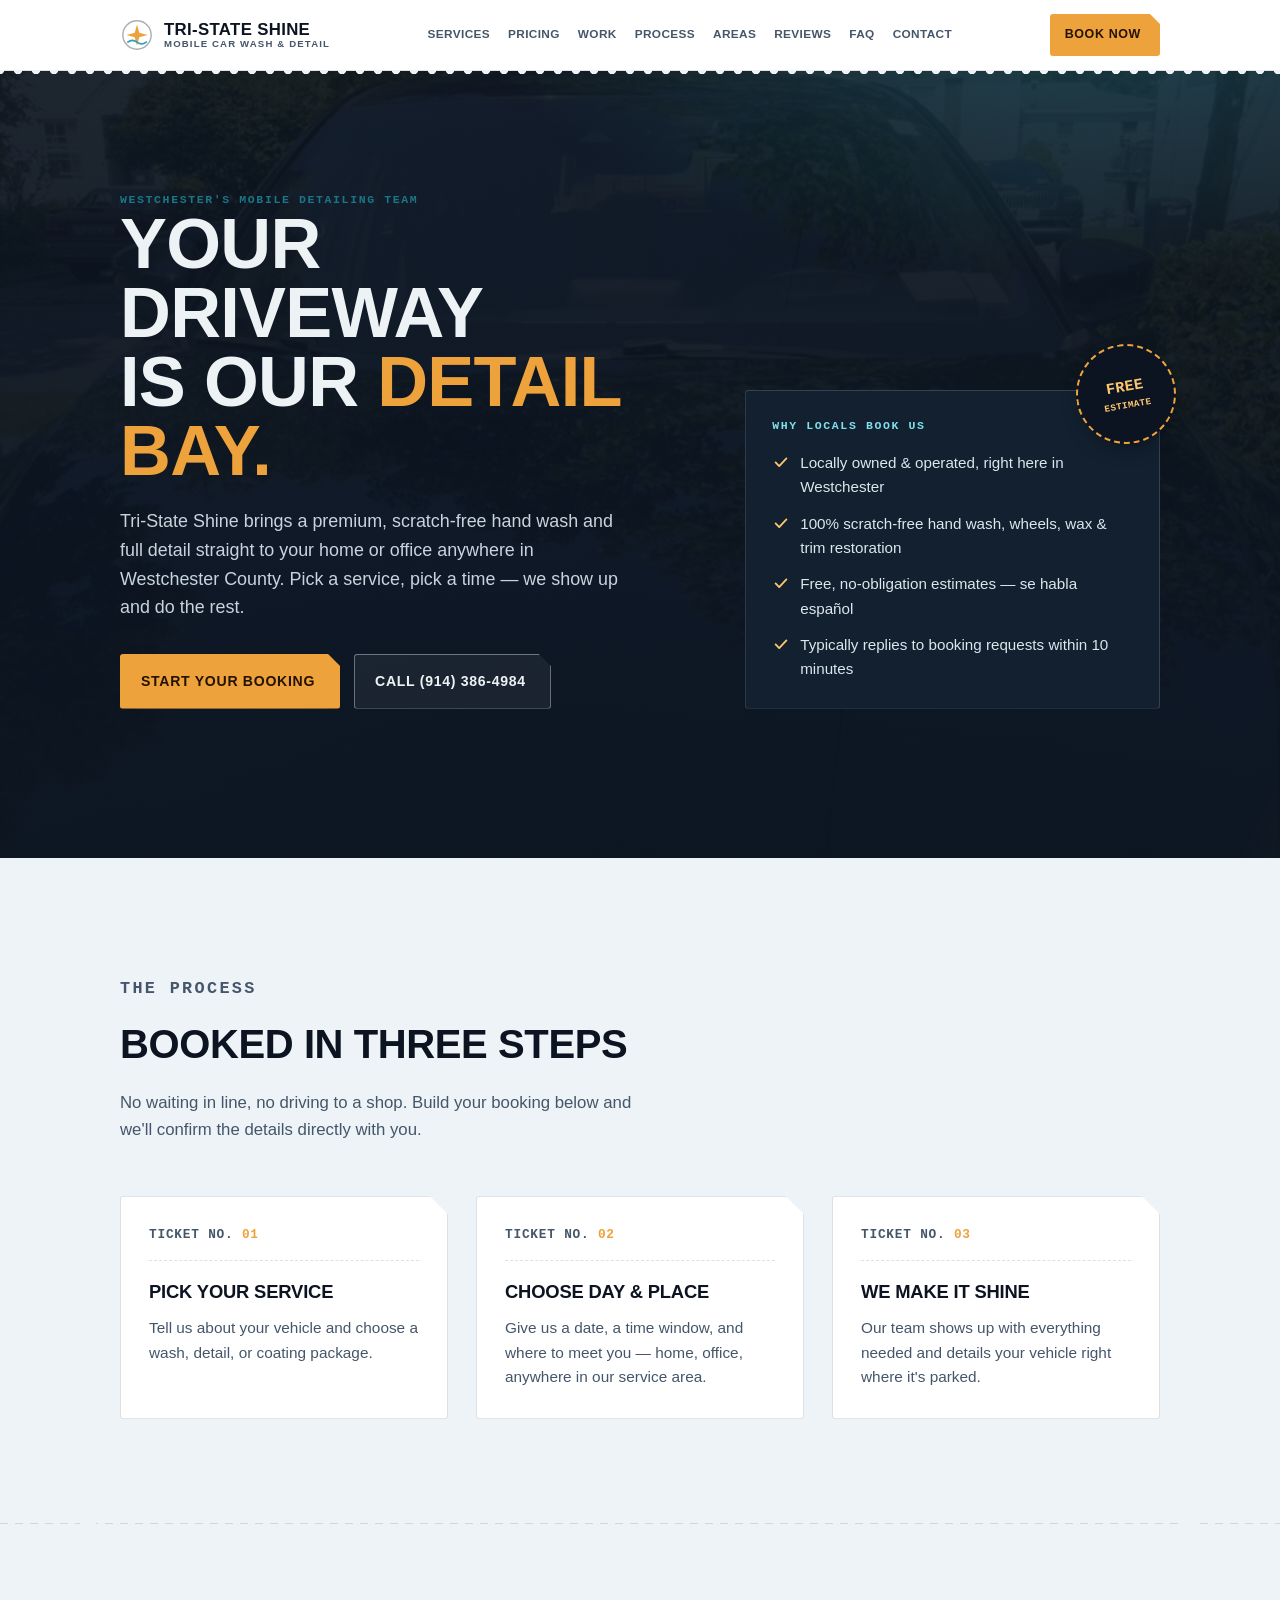
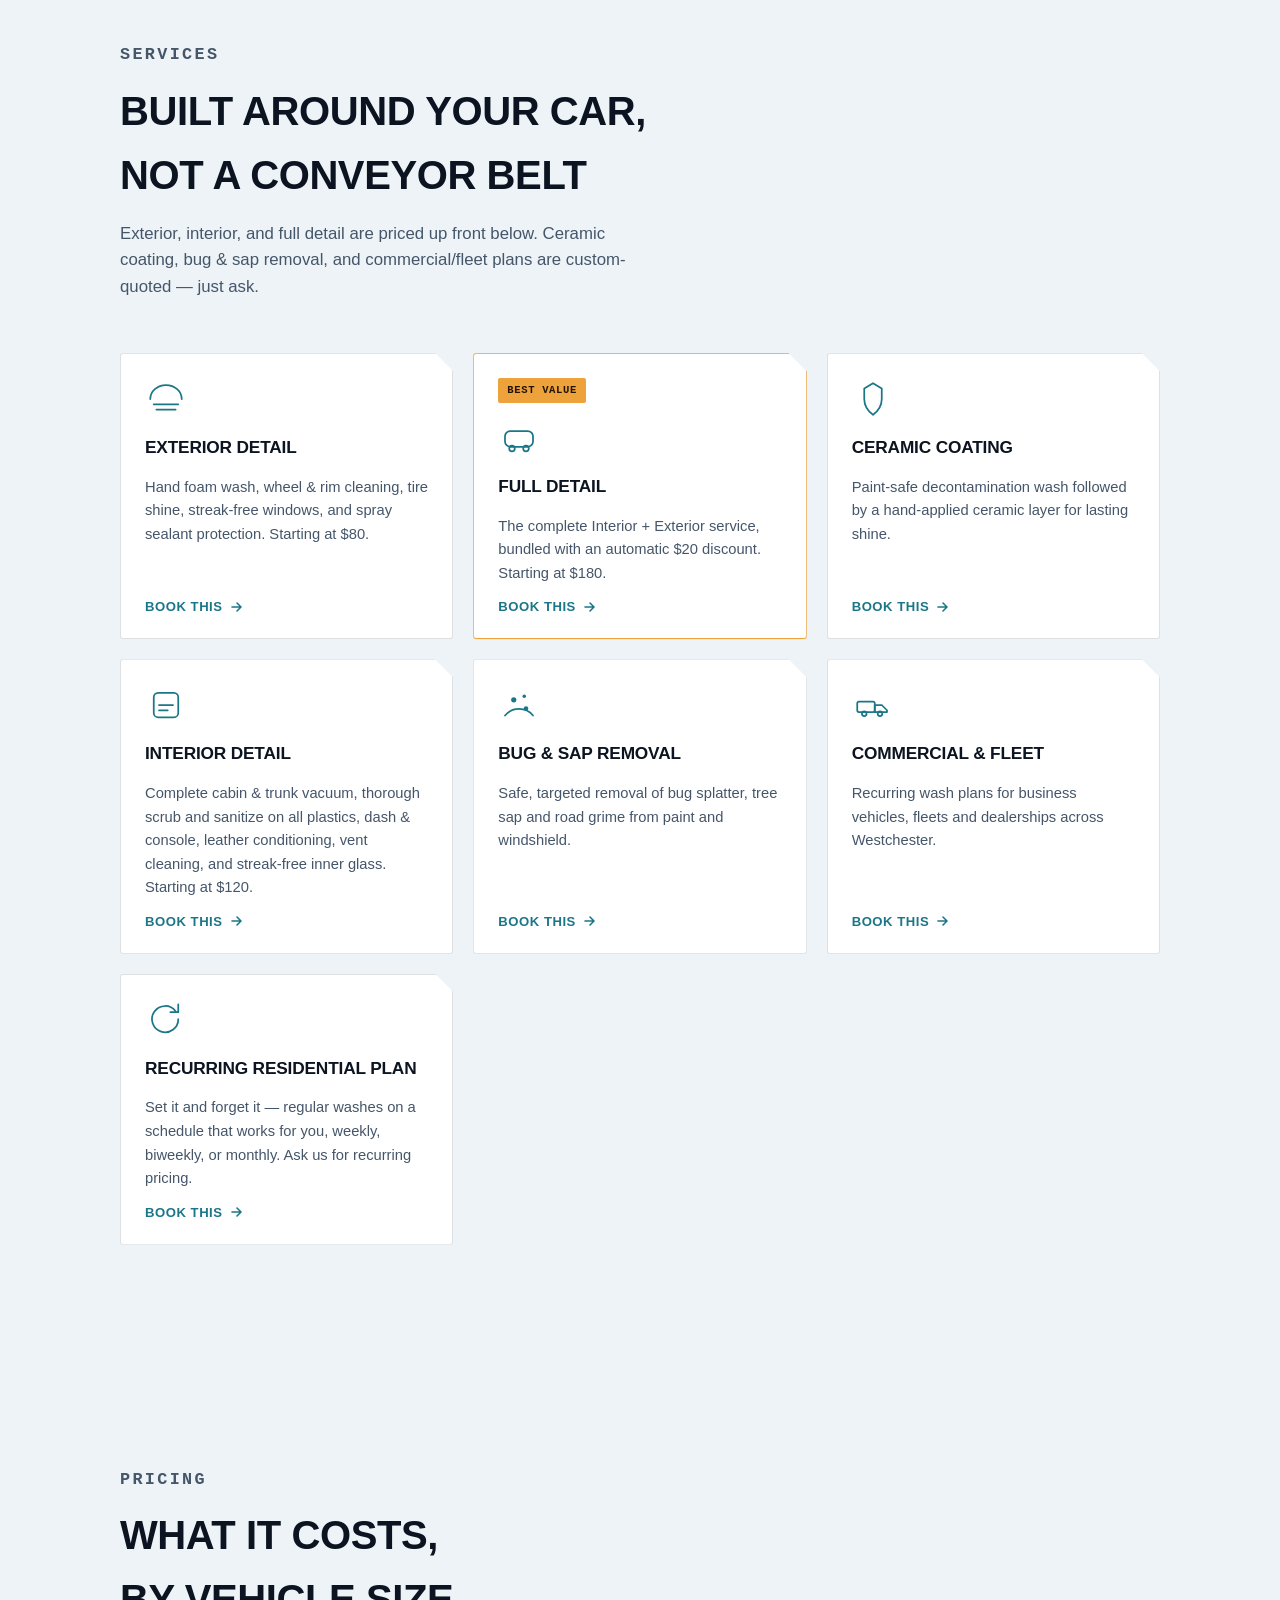
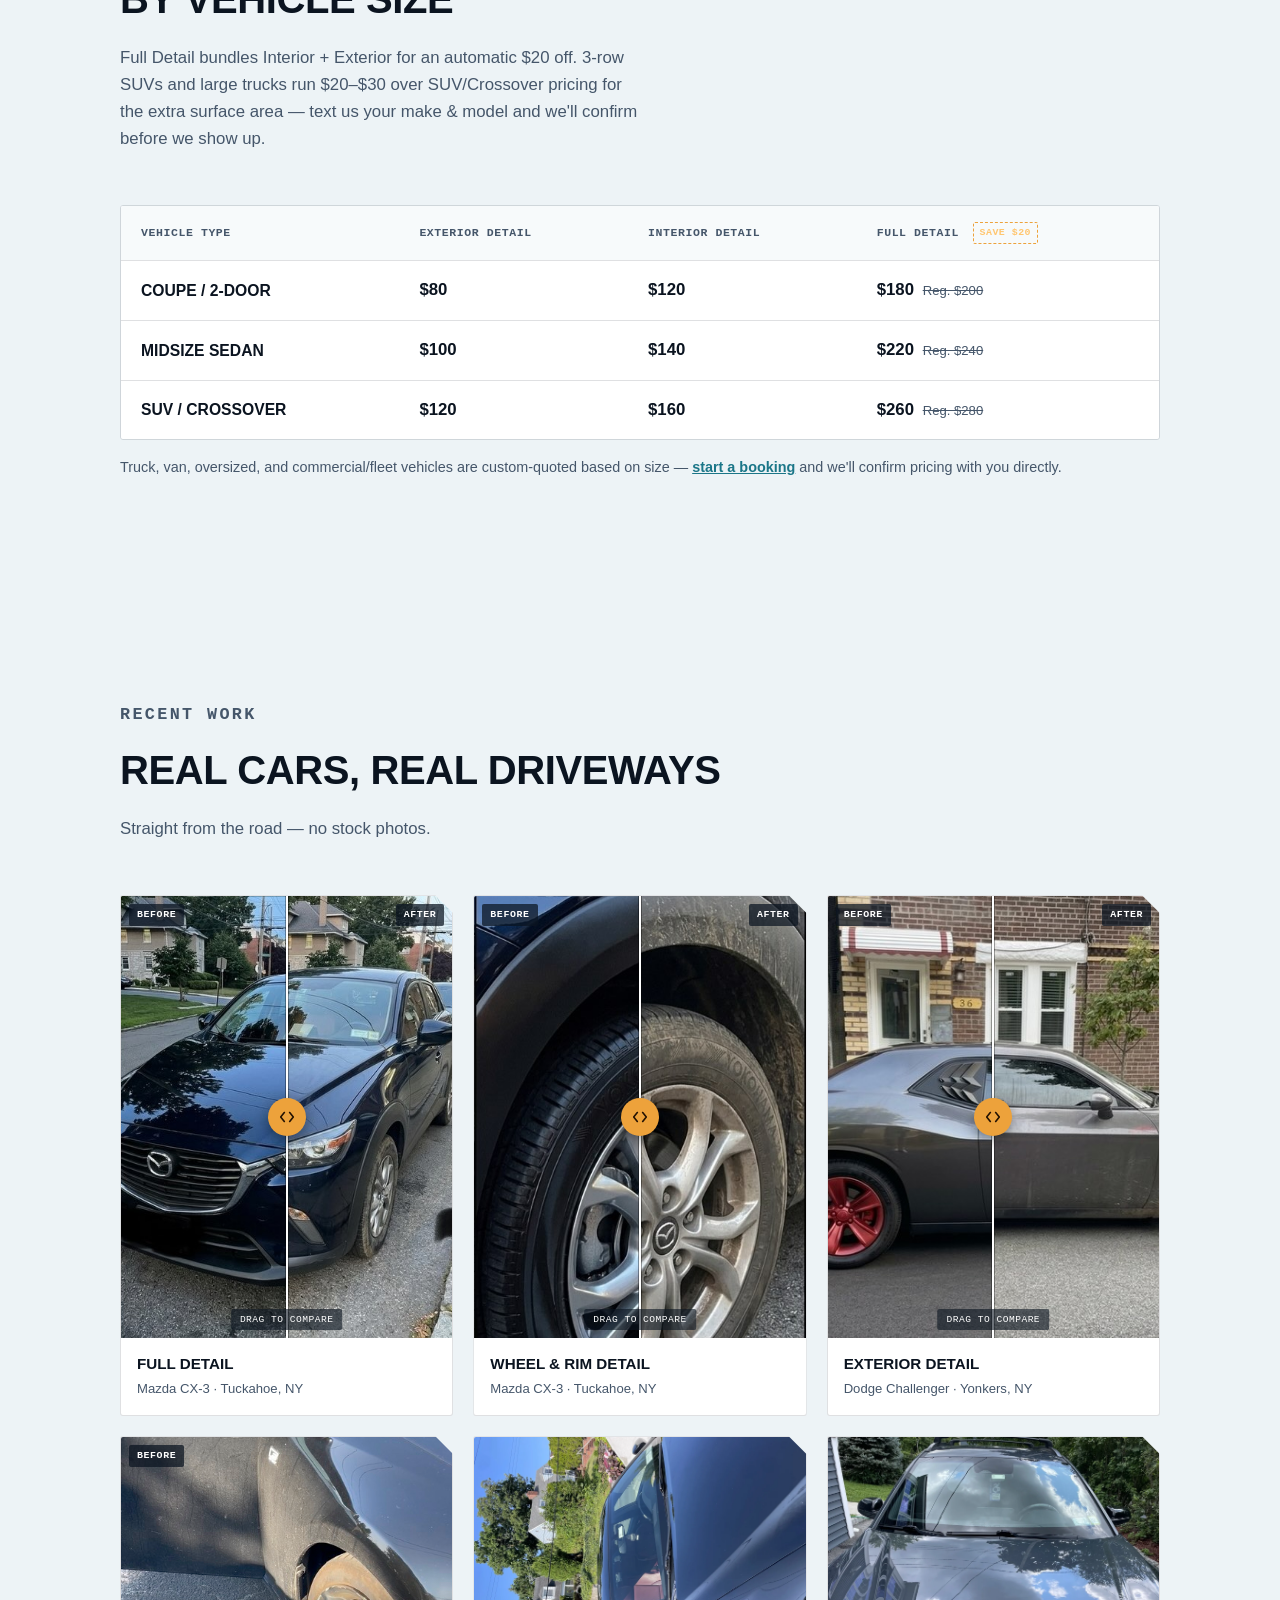
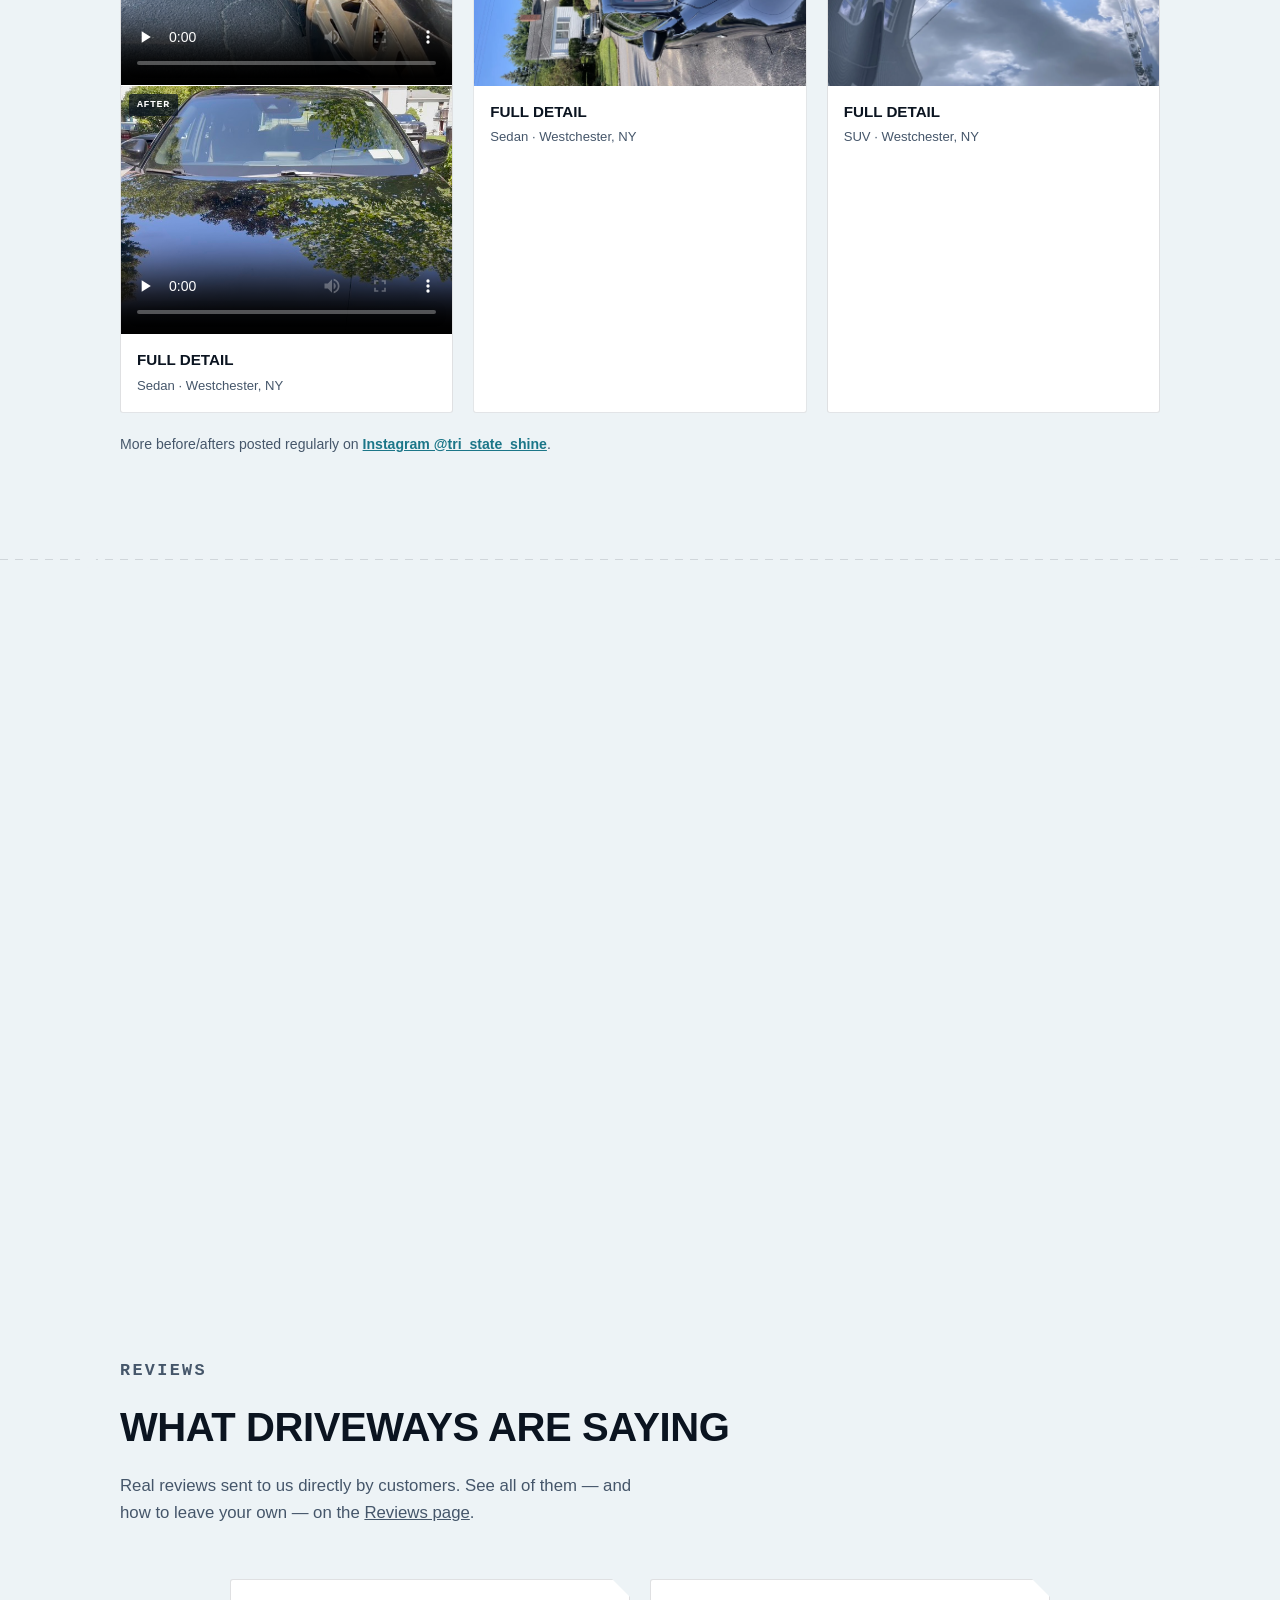
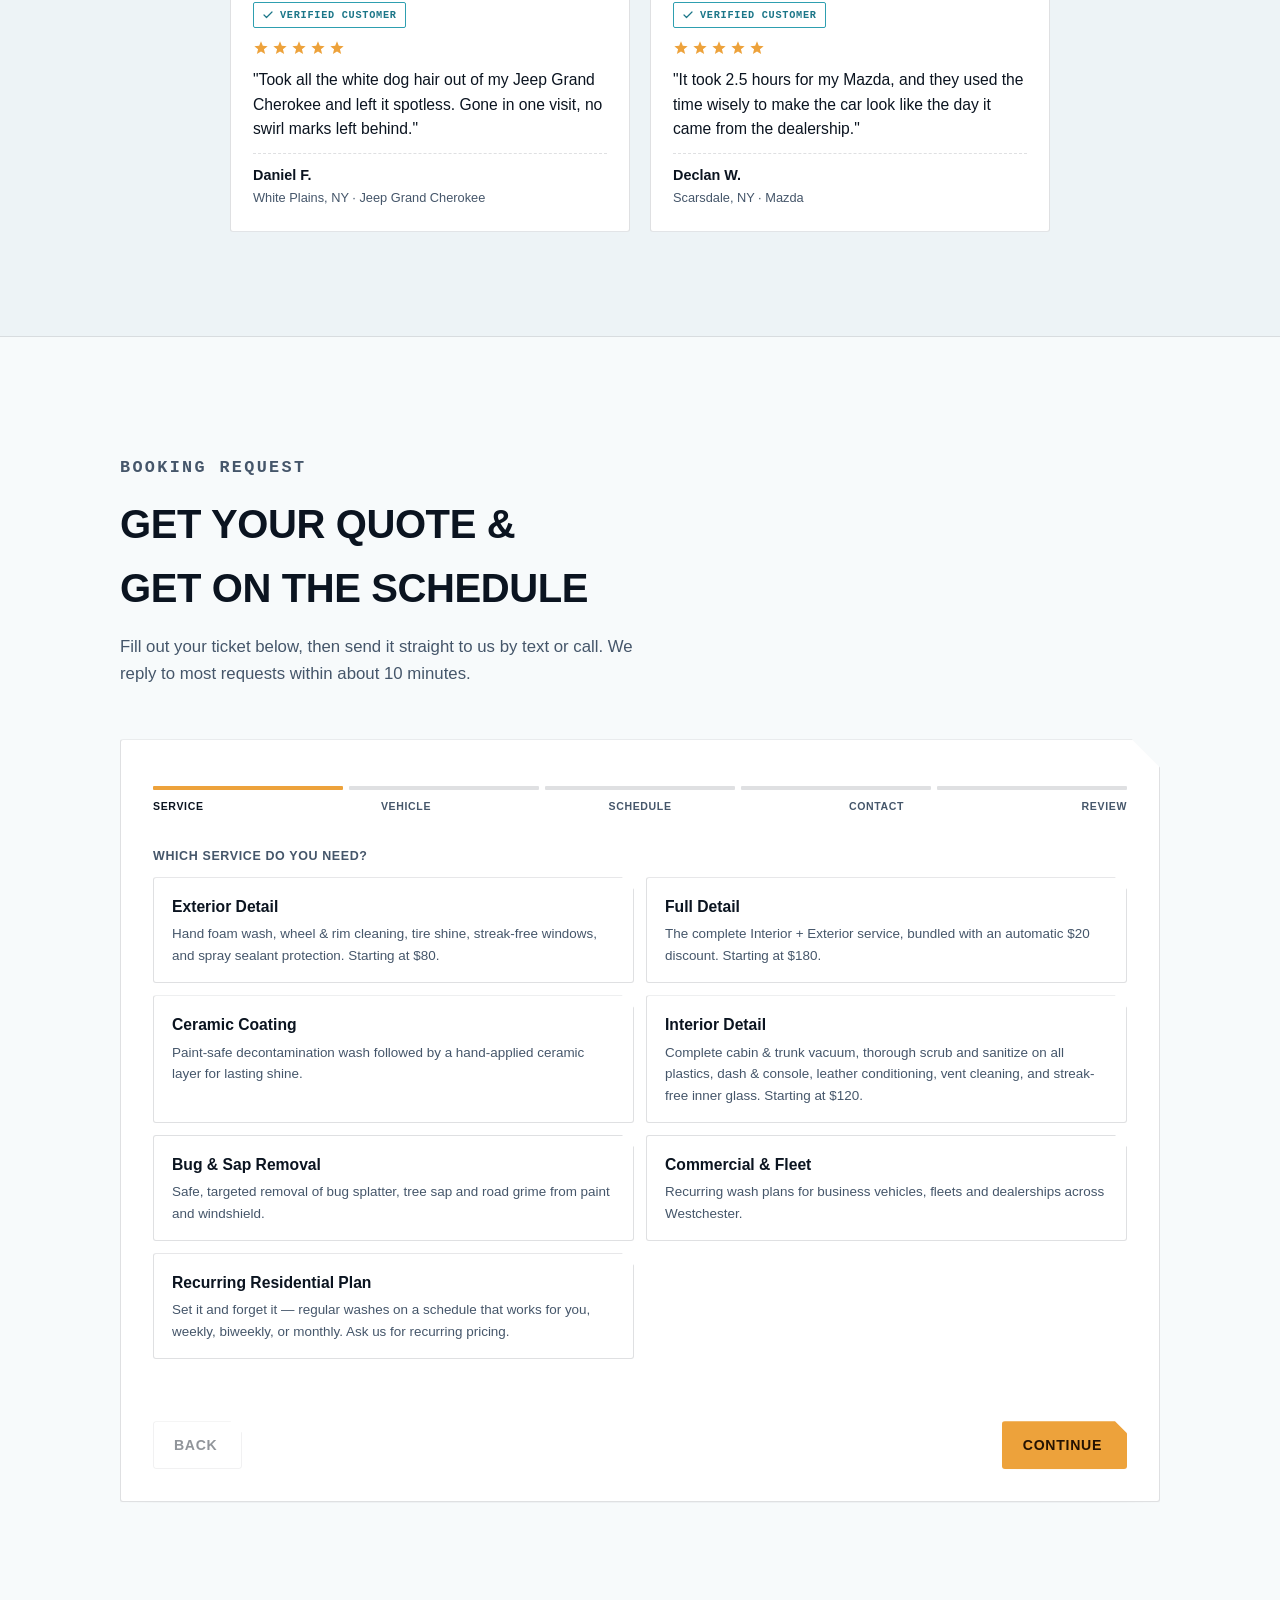
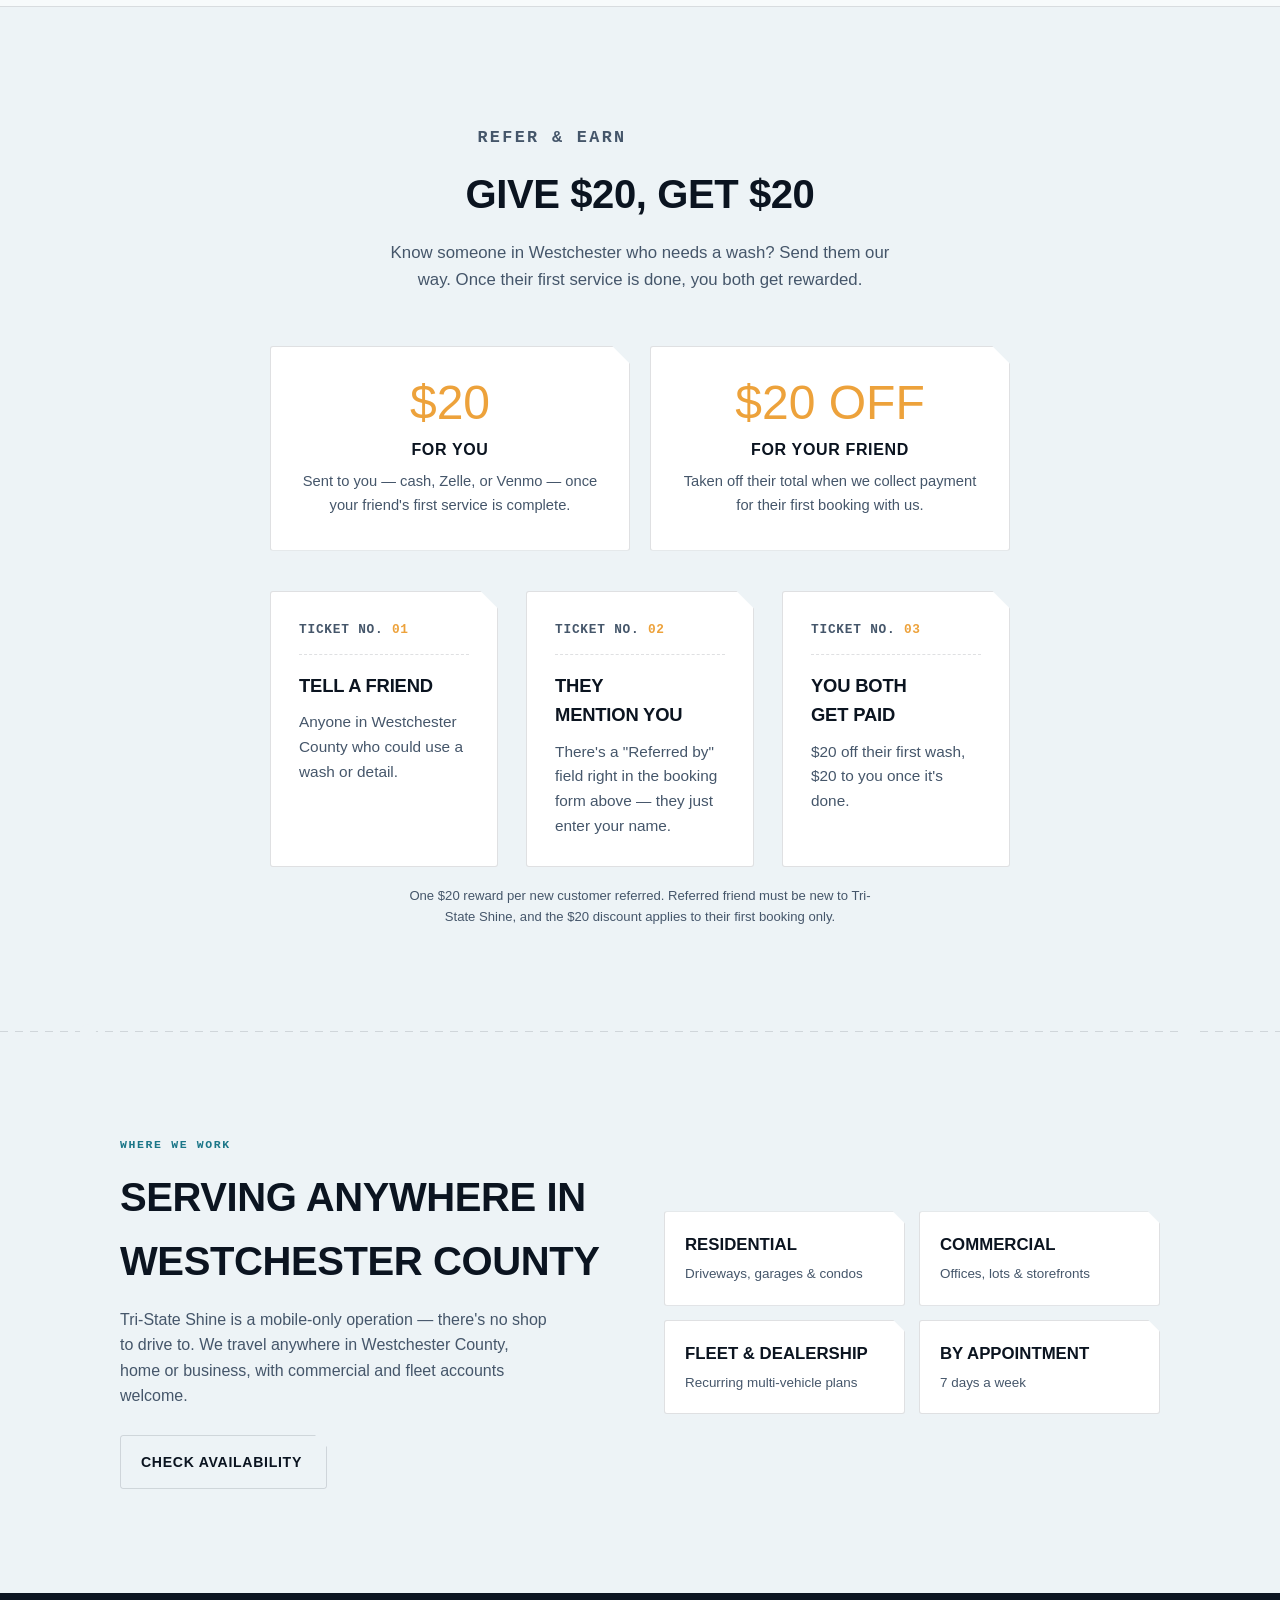
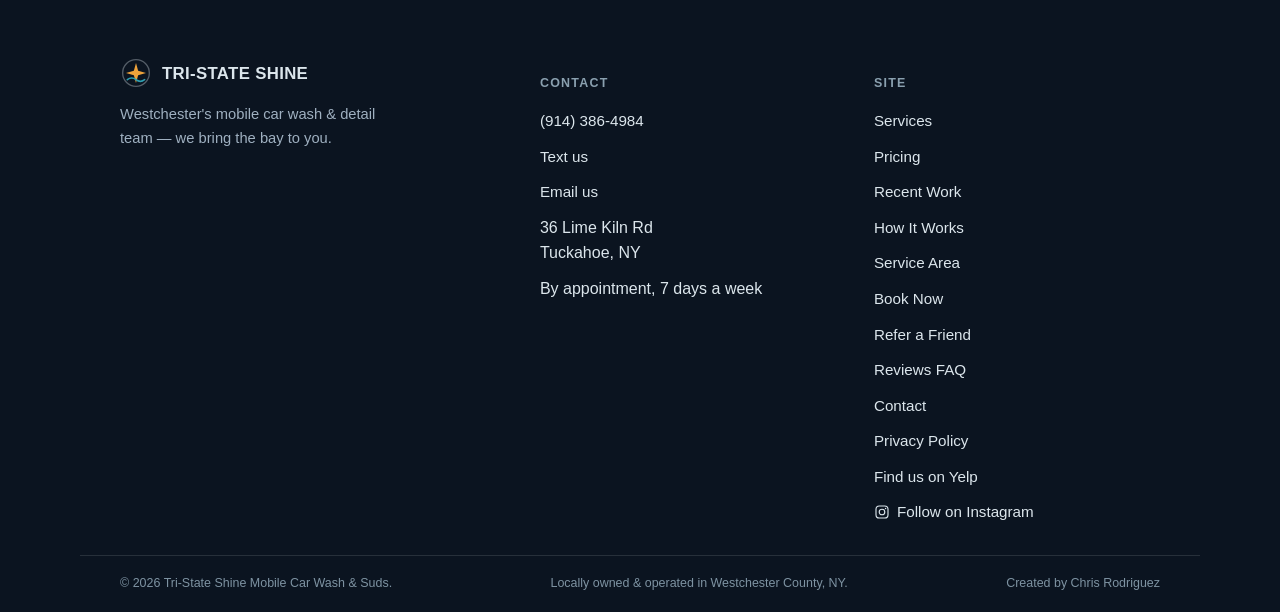
==== commit 5f6a9e75: "Add privacy policy, 404 page, About section, recurring plan, event tracking - New privacy.html: what" ====
--- a/index.html
+++ b/index.html
@@ -91,7 +91,7 @@
         <a href="faq.html">FAQ</a>
         <a href="contact.html">Contact</a>
       </nav>
-      <a class="btn btn-primary btn-sm" href="#booking" id="navBookBtn">Book Now</a>
+      <a class="btn btn-primary btn-sm" href="#booking" id="navBookBtn" data-track="book_click">Book Now</a>
       <button class="nav-toggle" id="navToggle" aria-expanded="false" aria-controls="navMobile" aria-label="Toggle menu">
         <svg width="20" height="20" viewBox="0 0 20 20" fill="none"><path d="M2 5h16M2 10h16M2 15h16" stroke="currentColor" stroke-width="1.6" stroke-linecap="round"/></svg>
       </button>
@@ -105,7 +105,7 @@
       <a href="reviews.html">Reviews</a>
         <a href="faq.html">FAQ</a>
       <a href="contact.html">Contact</a>
-      <a href="#booking">Book Now</a>
+      <a href="#booking" data-track="book_click">Book Now</a>
     </nav>
   </header>
 
@@ -120,7 +120,7 @@
           <h1>Your driveway<br>is our <em>detail bay.</em></h1>
           <p class="hero-sub">Tri-State Shine brings a premium, scratch-free hand wash and full detail straight to your home or office anywhere in Westchester County. Pick a service, pick a time — we show up and do the rest.</p>
           <div class="hero-actions">
-            <a class="btn btn-primary" href="#booking" id="heroBookBtn">Start Your Booking</a>
+            <a class="btn btn-primary" href="#booking" id="heroBookBtn" data-track="book_click">Start Your Booking</a>
             <a class="btn btn-ghost" href="tel:+19143864984">Call (914) 386-4984</a>
           </div>
         </div>
@@ -305,6 +305,34 @@
     </div>
   </section>
 
+  <div class="divider" role="separator"></div>
+
+  <!-- ABOUT -->
+  <section class="section" id="about">
+    <div class="tss-container area-wrap">
+      <div>
+        <p class="eyebrow">Who's Showing Up</p>
+        <h2 style="font-size:clamp(1.7rem,3.3vw,2.5rem);text-transform:uppercase;margin-top:10px;">A local, hands-on operation</h2>
+        <p style="color:var(--text-soft);margin-top:14px;max-width:48ch;">Tri-State Shine is locally owned and operated, based right in Tuckahoe — not a franchise, not a call center. When you text or call, you're talking directly to the person who shows up and does the work.</p>
+        <ul class="check-list" style="margin-top:22px;">
+          <li><svg viewBox="0 0 20 20" fill="none"><path d="M4 10.5 8 14.5 16 6" stroke="currentColor" stroke-width="2" stroke-linecap="round" stroke-linejoin="round"/></svg>Insured &amp; bonded</li>
+          <li><svg viewBox="0 0 20 20" fill="none"><path d="M4 10.5 8 14.5 16 6" stroke="currentColor" stroke-width="2" stroke-linecap="round" stroke-linejoin="round"/></svg>Mobile-only — we come to your driveway, not the other way around</li>
+          <li><svg viewBox="0 0 20 20" fill="none"><path d="M4 10.5 8 14.5 16 6" stroke="currentColor" stroke-width="2" stroke-linecap="round" stroke-linejoin="round"/></svg>Typically replies to texts and calls within about 10 minutes</li>
+        </ul>
+        <div class="hero-actions" style="margin-top:26px;">
+          <a class="btn btn-outline" href="contact.html">Ask Us Anything</a>
+        </div>
+      </div>
+      <div class="about-mark" aria-hidden="true">
+        <svg viewBox="0 0 48 48" fill="none">
+          <circle cx="24" cy="24" r="20" stroke="var(--shine)" stroke-width="1.5" opacity="0.35"/>
+          <path d="M24 9 L27.2 20.8 L39 24 L27.2 27.2 L24 39 L20.8 27.2 L9 24 L20.8 20.8 Z" fill="var(--shine)"/>
+          <path d="M11 34 Q17.5 29 24 34 T37 34" stroke="var(--aqua)" stroke-width="2.4" fill="none" stroke-linecap="round"/>
+        </svg>
+      </div>
+    </div>
+  </section>
+
   <!-- TESTIMONIALS -->
   <section class="section" id="testimonials">
     <div class="tss-container">
@@ -576,11 +604,12 @@
           <li><a href="#work">Recent Work</a></li>
           <li><a href="#how">How It Works</a></li>
           <li><a href="#area">Service Area</a></li>
-          <li><a href="#booking">Book Now</a></li>
+          <li><a href="#booking" data-track="book_click">Book Now</a></li>
           <li><a href="#referral">Refer a Friend</a></li>
           <li><a href="reviews.html">Reviews</a>
         <a href="faq.html">FAQ</a></li>
           <li><a href="contact.html">Contact</a></li>
+          <li><a href="privacy.html">Privacy Policy</a></li>
           <li><a href="https://www.yelp.com/biz/tri-state-shine-tuckahoe" target="_blank" rel="noopener">Find us on Yelp</a></li>
           <li><a class="footer-social" href="https://www.instagram.com/tri_state_shine/" target="_blank" rel="noopener"><svg viewBox="0 0 24 24" fill="none" aria-hidden="true"><rect x="3" y="3" width="18" height="18" rx="5" stroke="currentColor" stroke-width="1.7"/><circle cx="12" cy="12" r="4.2" stroke="currentColor" stroke-width="1.7"/><circle cx="17.4" cy="6.6" r="1.1" fill="currentColor"/></svg>Follow on Instagram</a></li>
         </ul>
@@ -597,7 +626,7 @@
     <a class="btn btn-outline btn-call" href="tel:+19143864984" aria-label="Call (914) 386-4984">
       <svg viewBox="0 0 24 24" fill="none"><path d="M4 5c0-1 1-2 2-2h2l2 5-2 2c1 3 3 5 6 6l2-2 5 2v2c0 1-1 2-2 2C10 20 4 14 4 5Z" stroke="currentColor" stroke-width="1.7" stroke-linejoin="round"/></svg>
     </a>
-    <a class="btn btn-primary btn-book" href="index.html#booking">Book Now</a>
+    <a class="btn btn-primary btn-book" href="index.html#booking" data-track="book_click">Book Now</a>
   </div>
 </div>
 <script src="site.js"></script>
--- a/styles.css
+++ b/styles.css
@@ -540,6 +540,18 @@
   .reviews-cta p{margin-top:10px;color:var(--text-soft);max-width:52ch;margin-inline:auto;}
   .reviews-cta .hero-actions{justify-content:center;margin-top:22px;}
 
+  .check-list{list-style:none;margin:0;padding:0;display:flex;flex-direction:column;gap:12px;}
+  .check-list li{display:flex;align-items:flex-start;gap:10px;font-size:0.95rem;color:var(--text-soft);}
+  .check-list li svg{flex:none;width:18px;height:18px;margin-top:2px;color:var(--shine-2);}
+  .about-mark{display:flex;align-items:center;justify-content:center;background:var(--surface);border:1px solid var(--border);border-radius:3px;clip-path:var(--clip-lg);padding:clamp(40px,6vw,64px);}
+  .about-mark svg{width:100%;max-width:220px;height:auto;}
+
+  /* ---------- LEGAL / STATIC COPY PAGE ---------- */
+  .legal-copy h2{font-size:1.15rem;text-transform:uppercase;margin-top:32px;}
+  .legal-copy h2:first-child{margin-top:0;}
+  .legal-copy p{margin-top:10px;color:var(--text-soft);line-height:1.6;}
+  .legal-copy a{color:var(--aqua);}
+
   /* ---------- CONTACT PAGE ---------- */
   .contact-grid{display:grid;grid-template-columns:1.2fr 0.8fr;gap:clamp(28px,4vw,40px);align-items:start;}
   @media (max-width:900px){ .contact-grid{grid-template-columns:1fr;} }
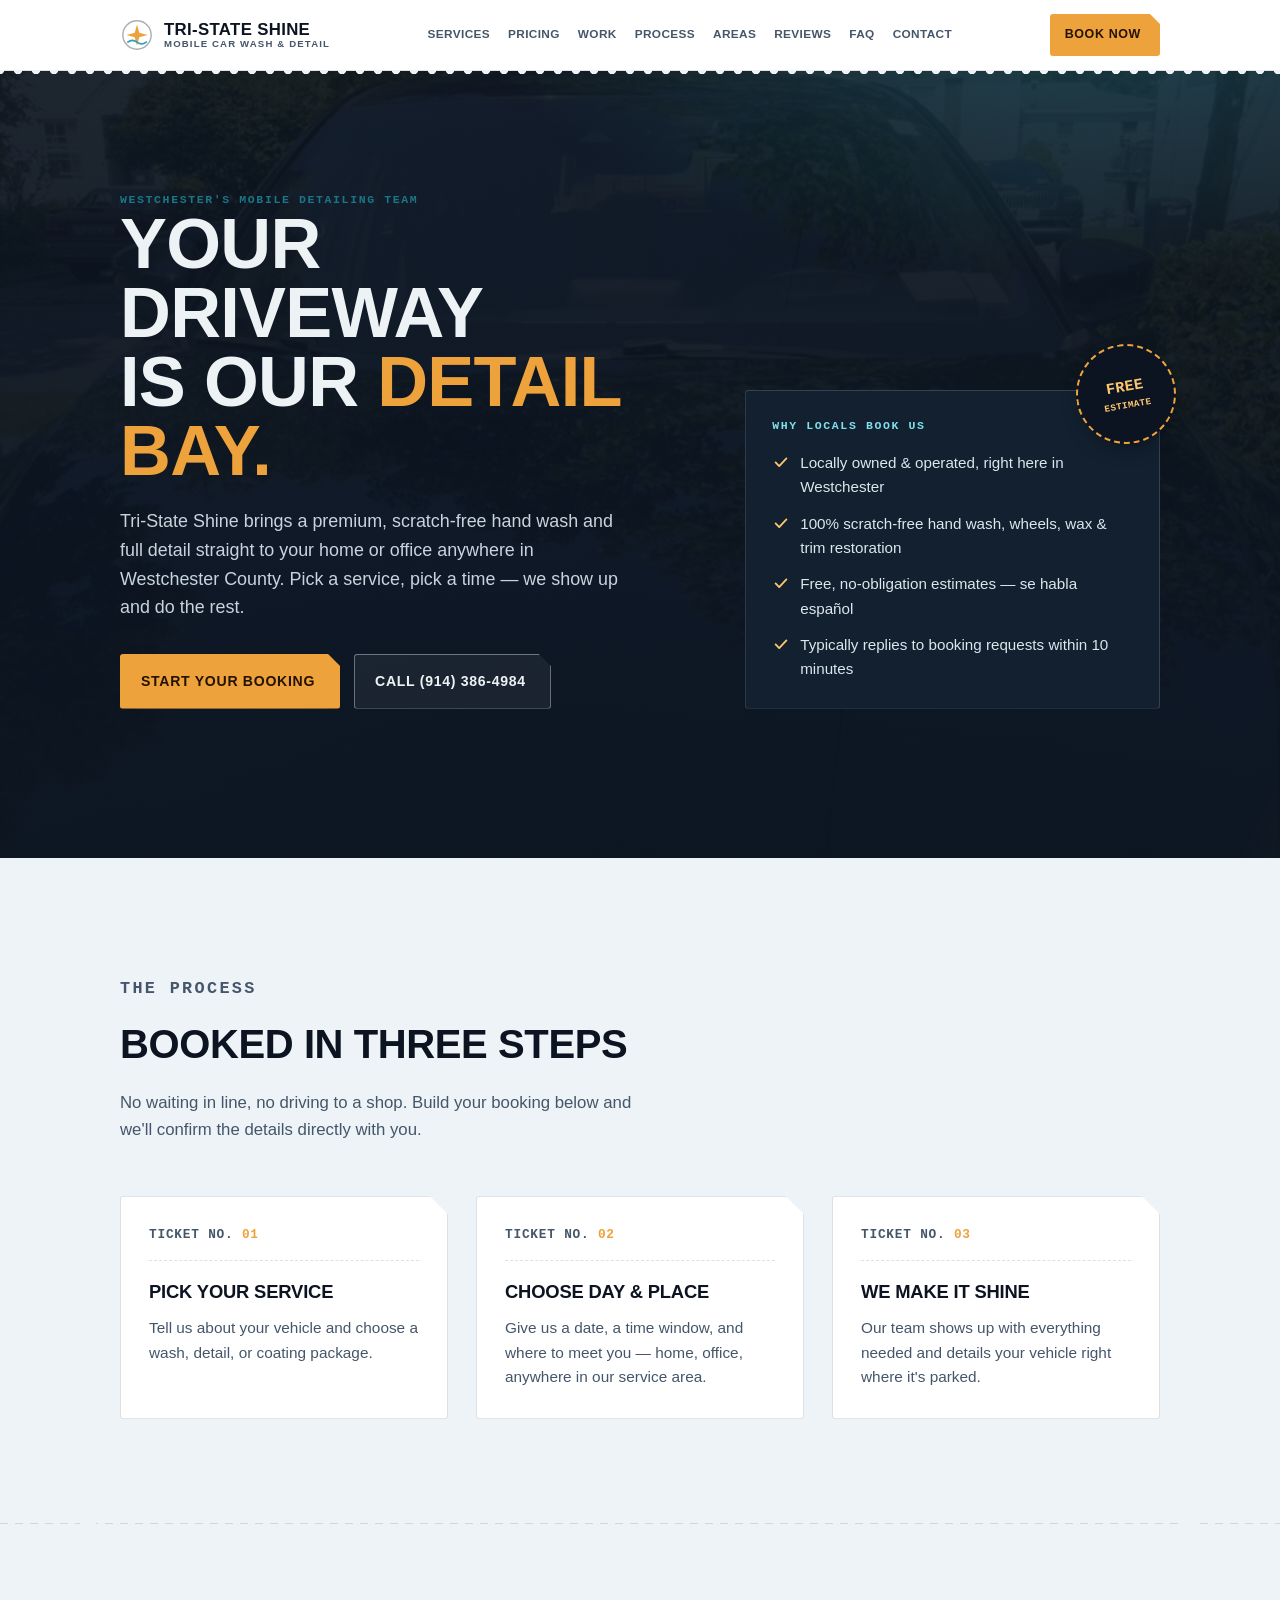
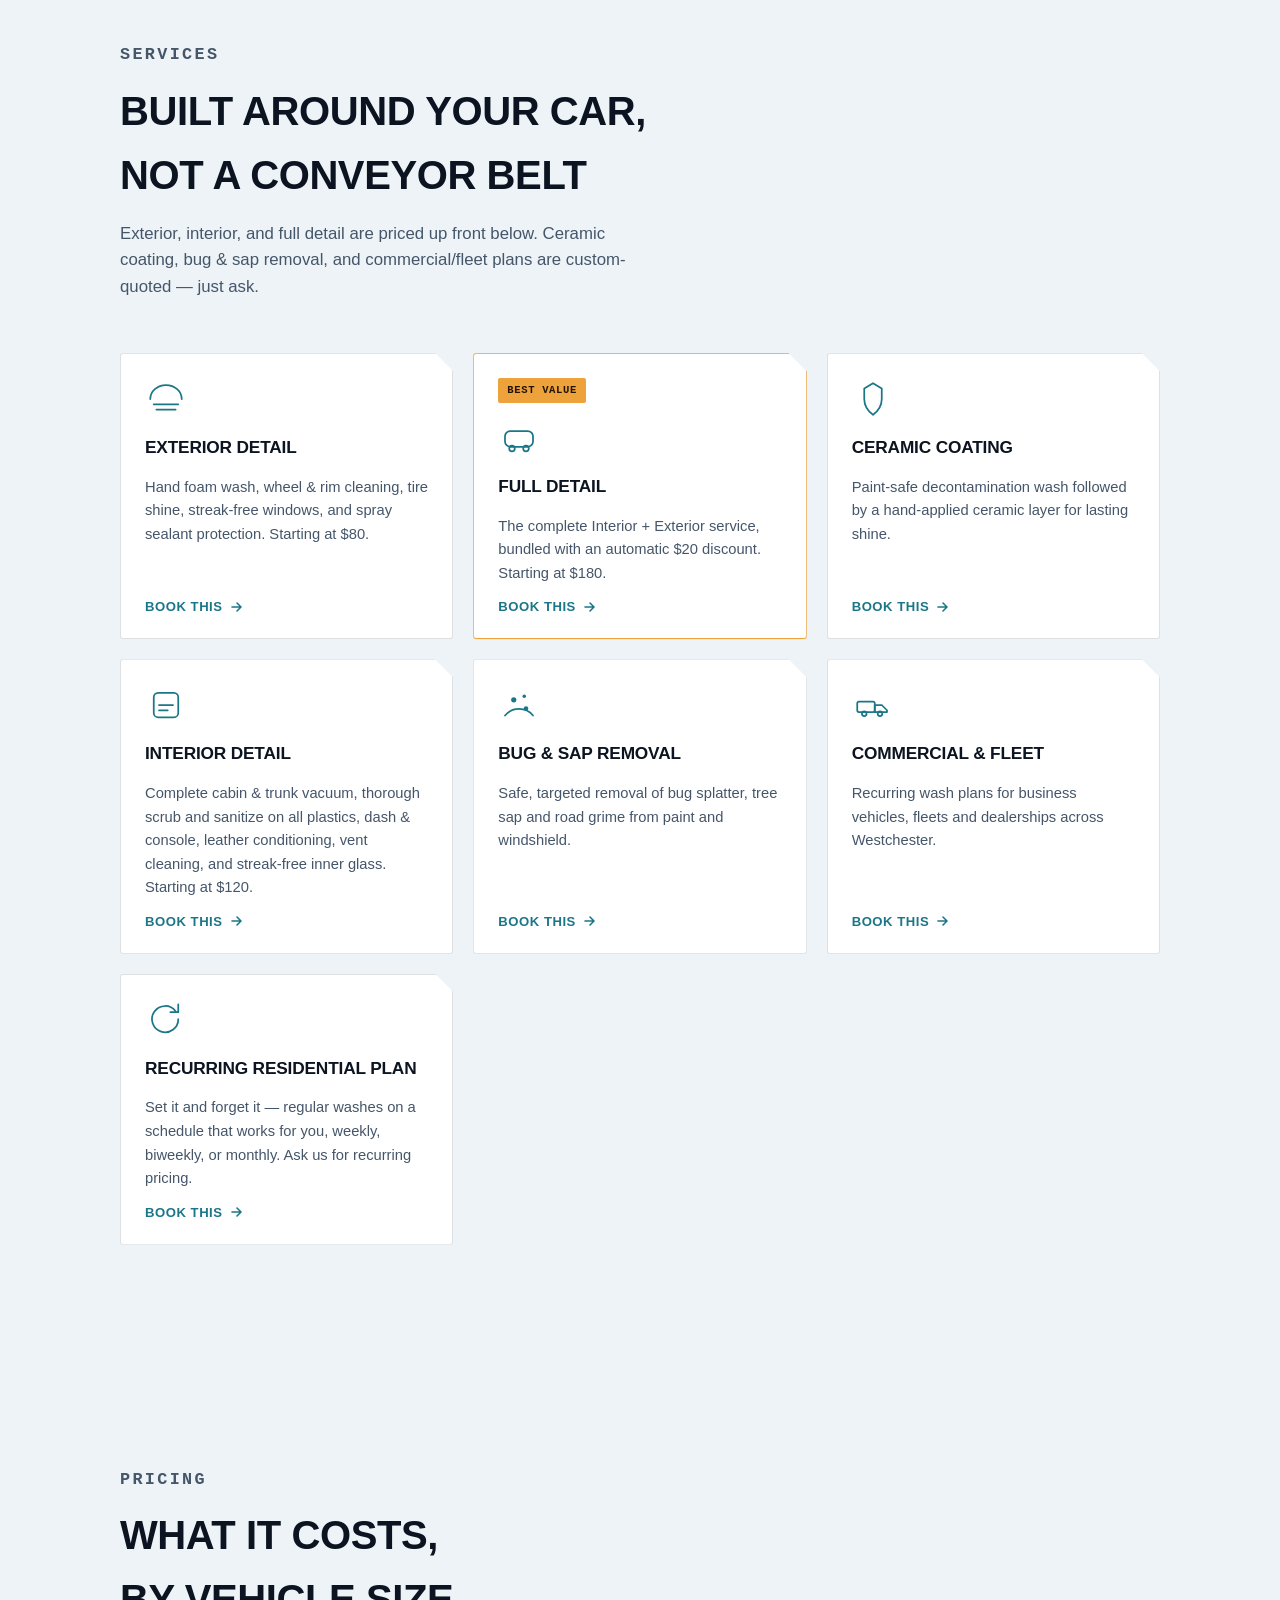
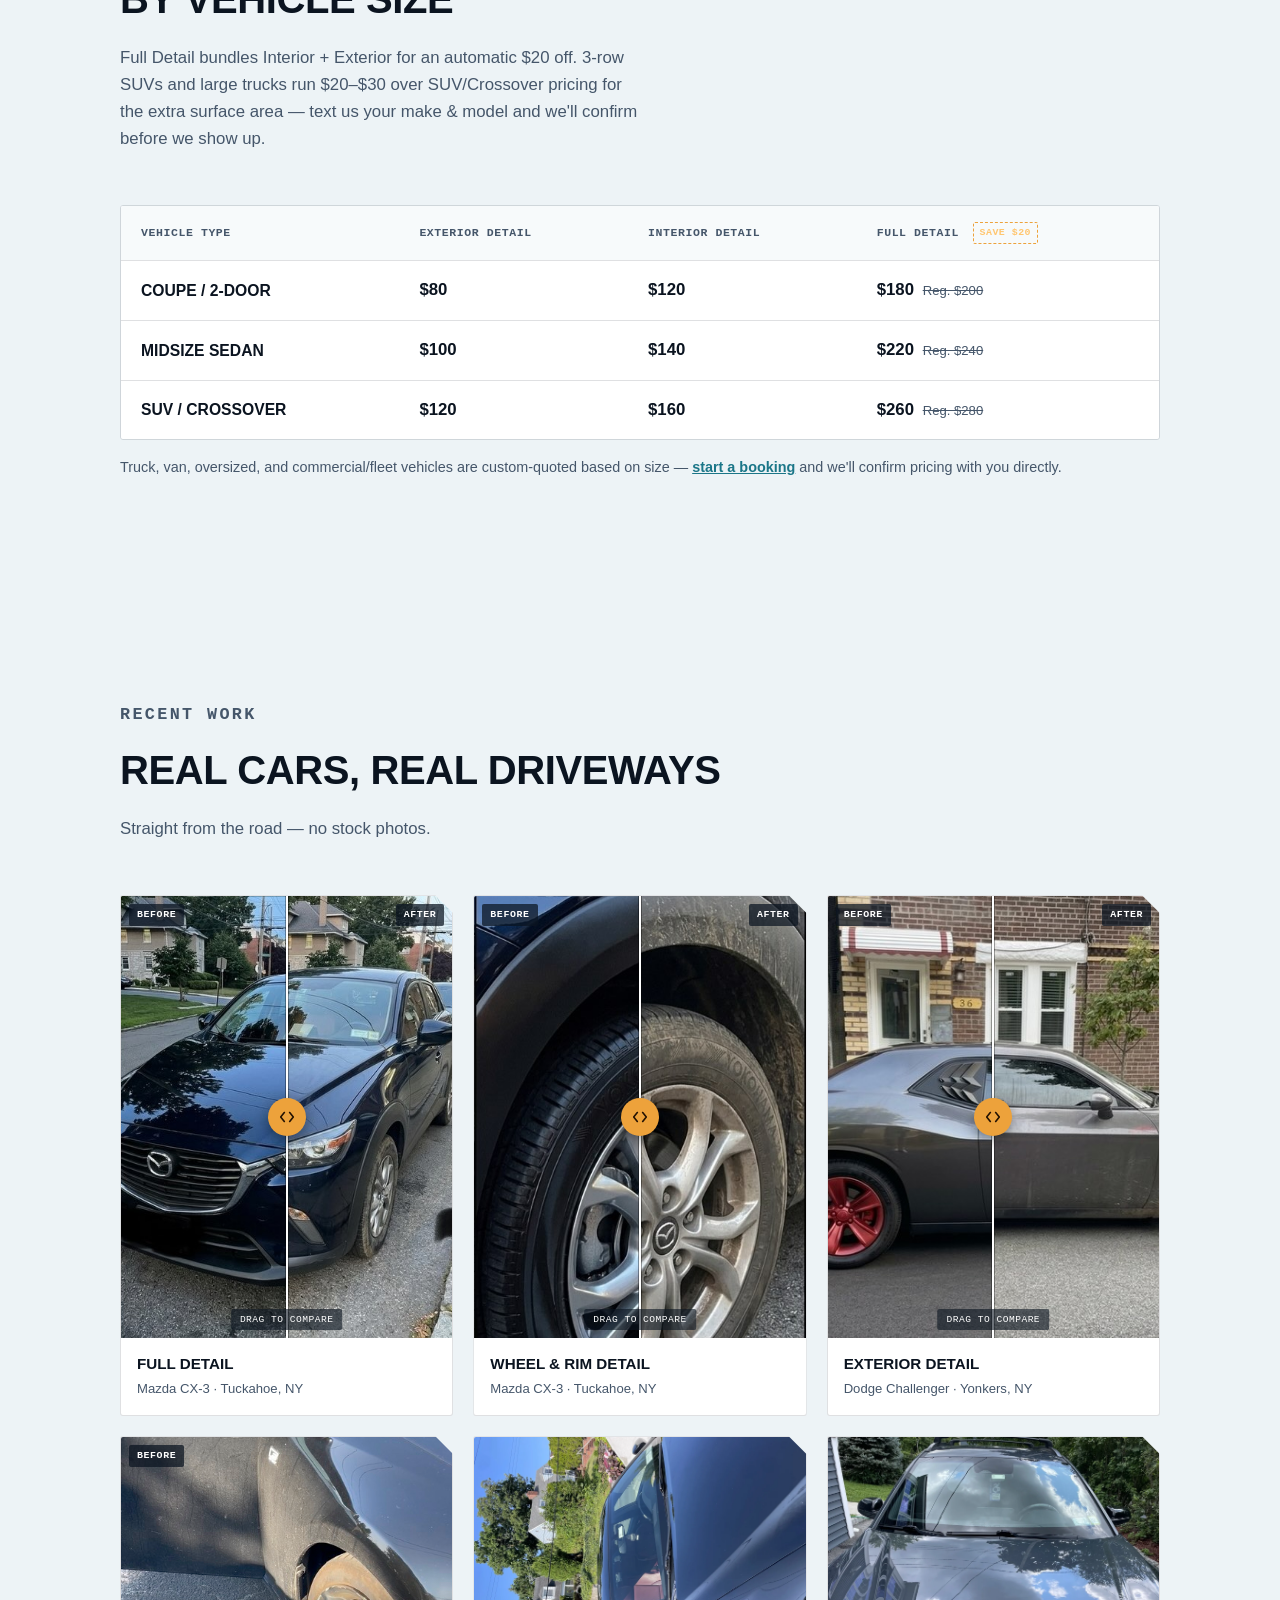
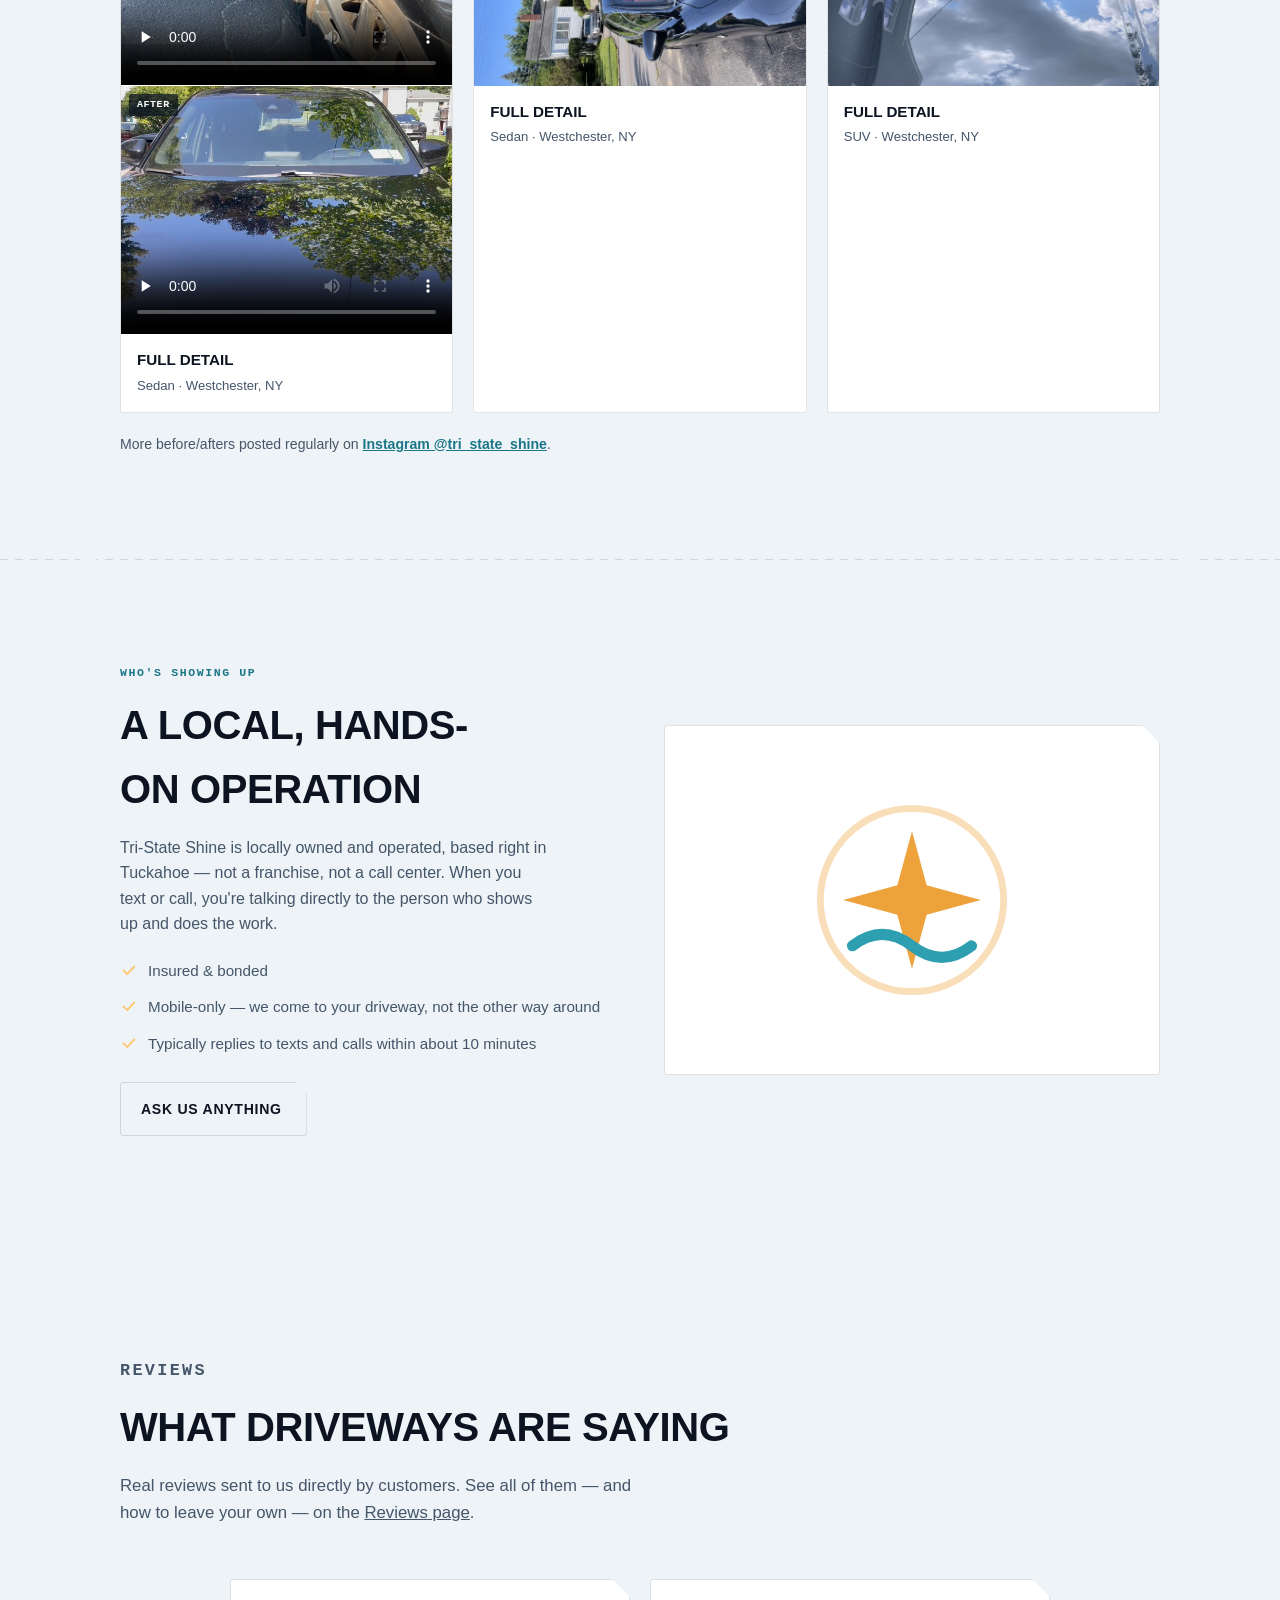
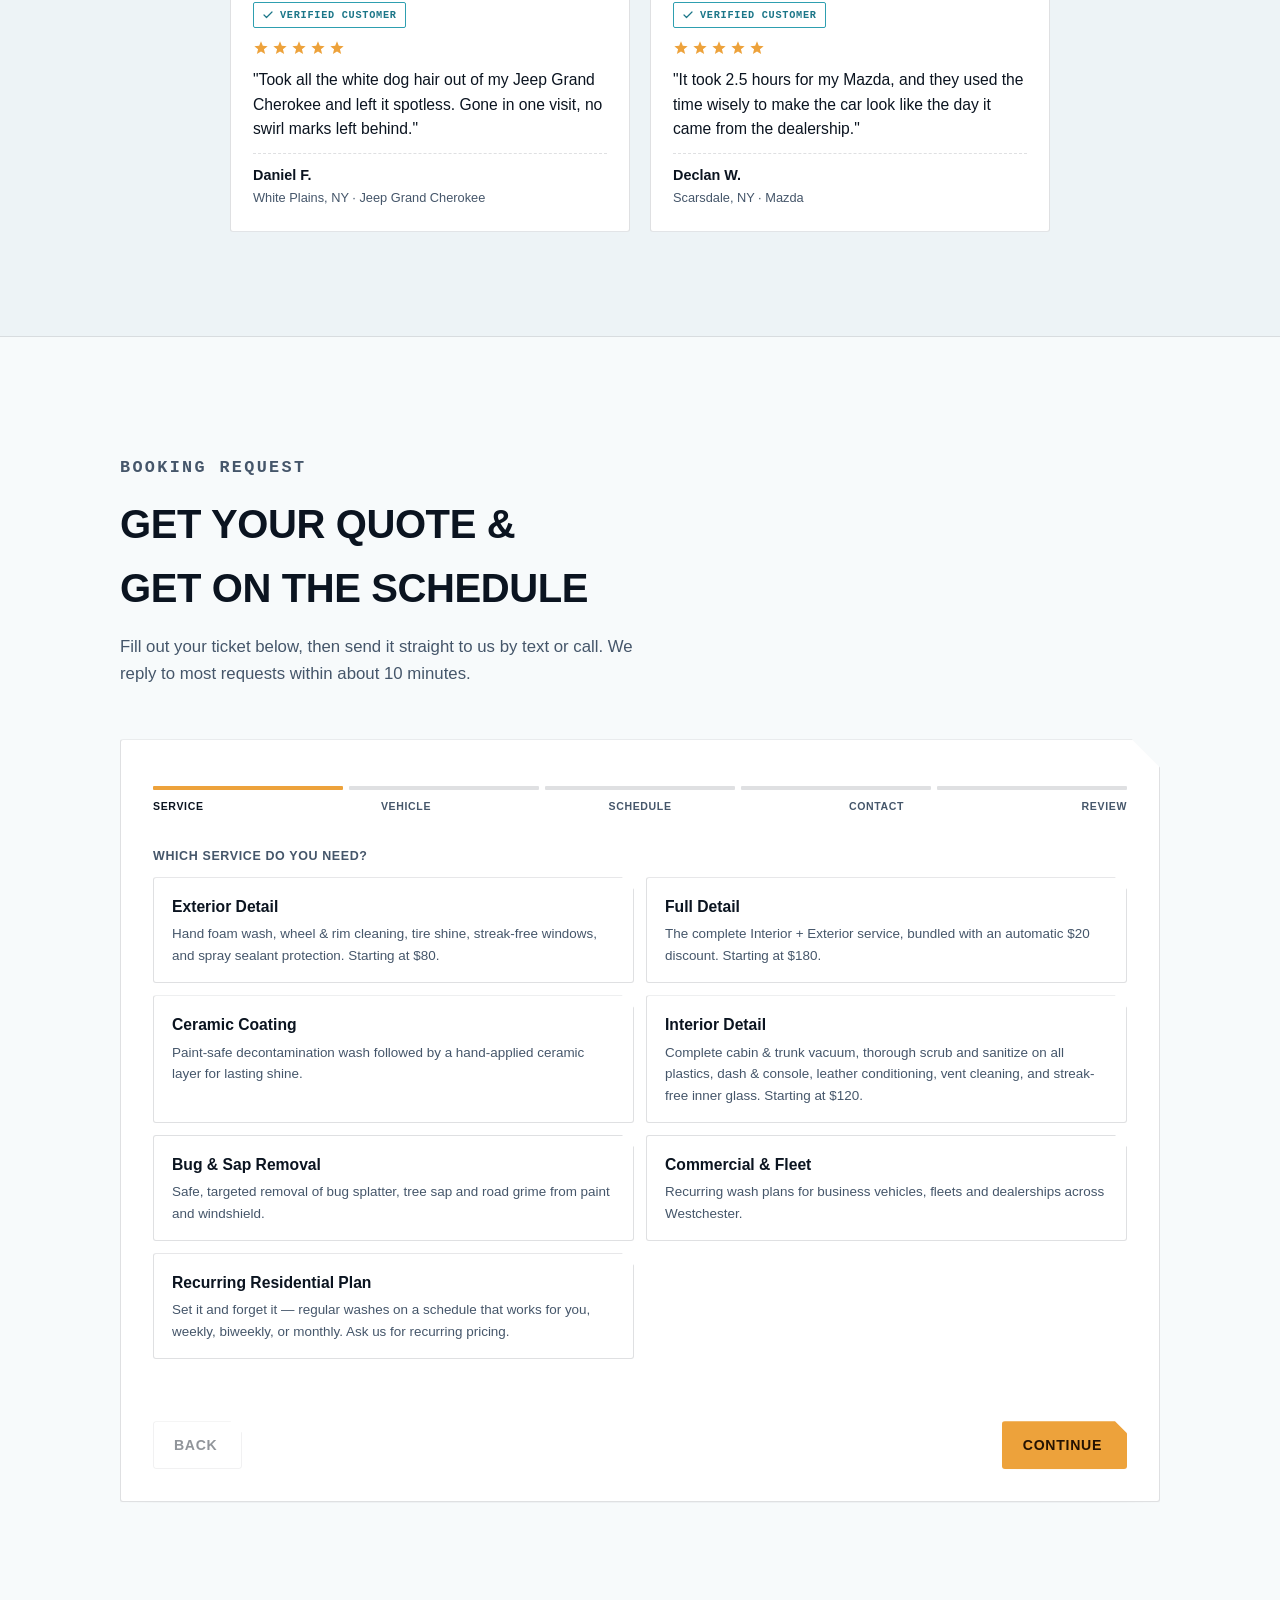
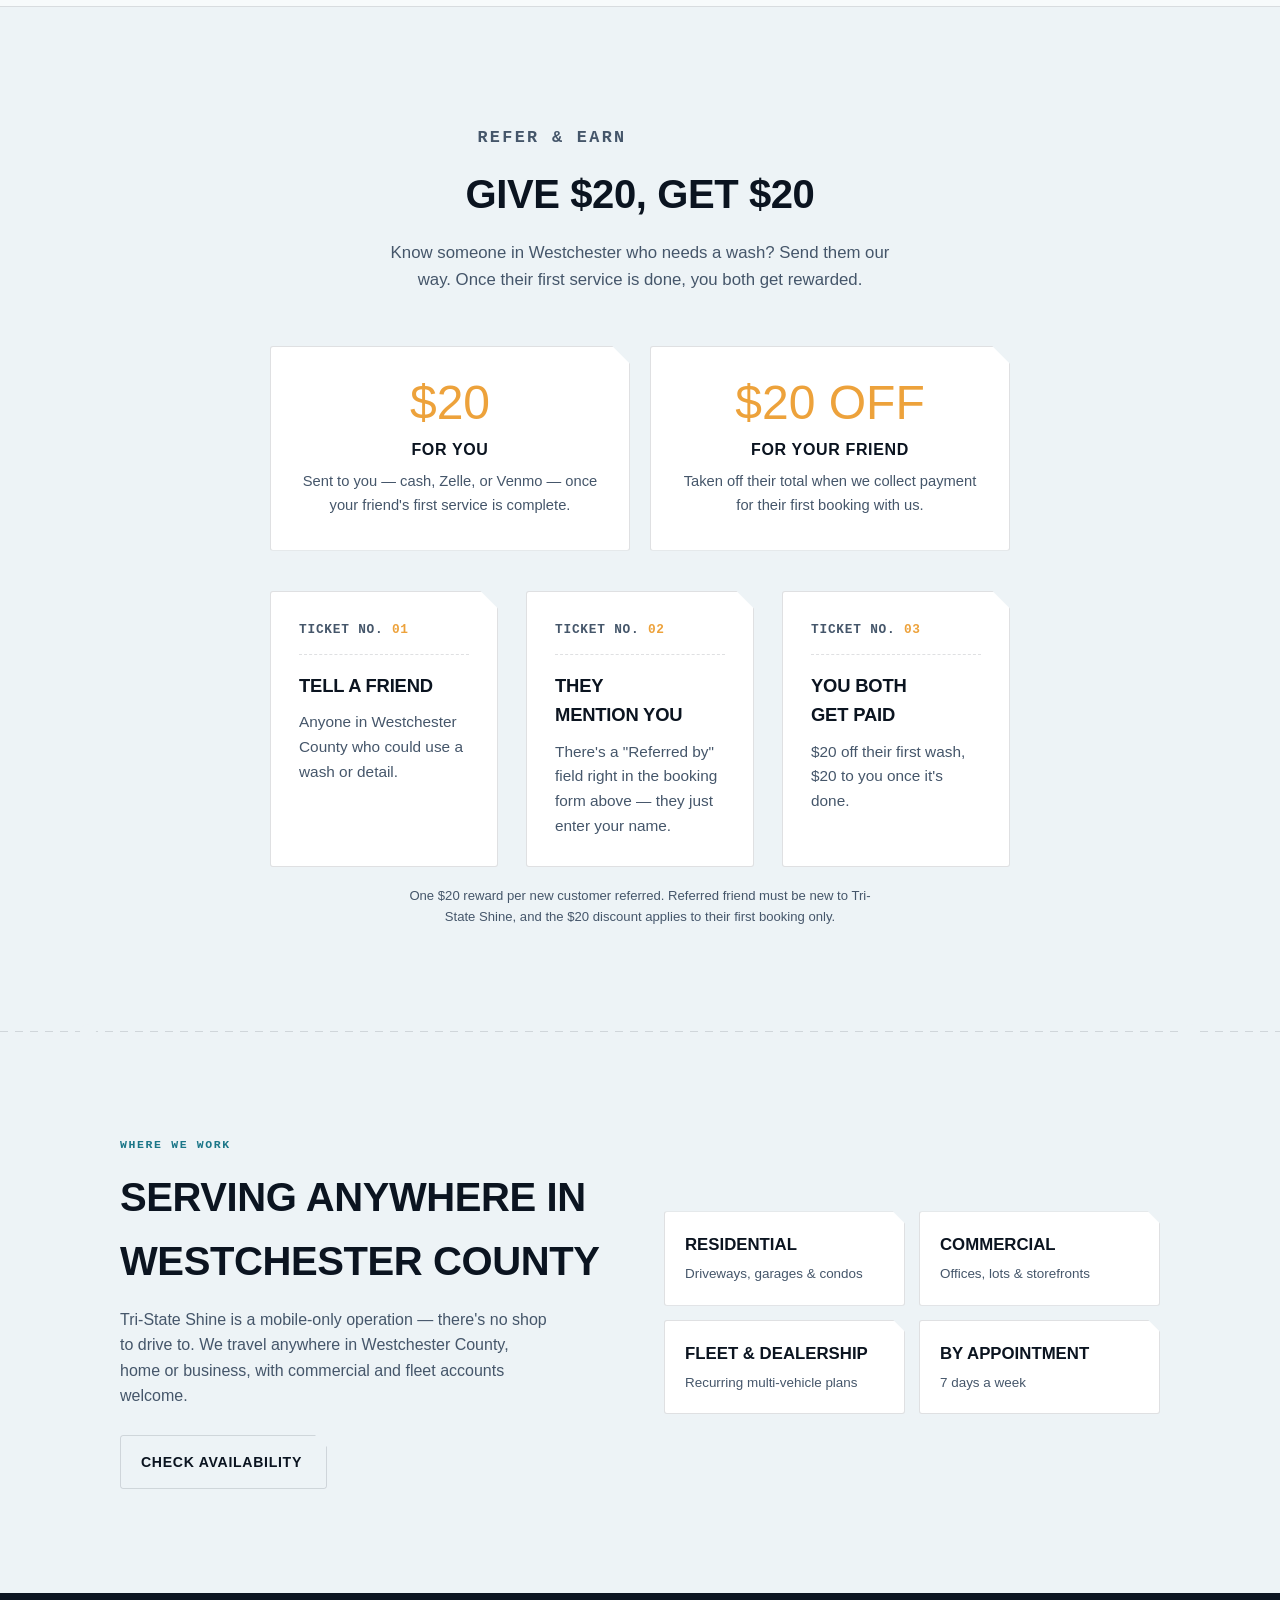
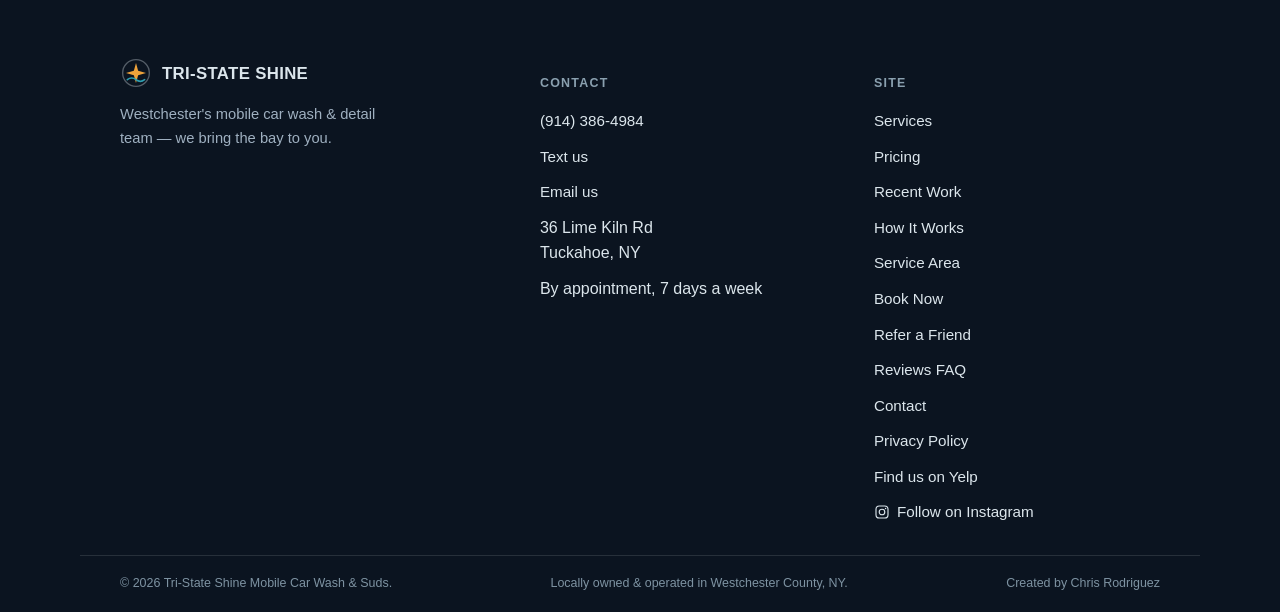
==== commit 221688bd: "Add Google Ads conversion tracking tag (gtag.js) sitewide Installed at the top of <head> on all 6 pa" ====
--- a/index.html
+++ b/index.html
@@ -1,6 +1,16 @@
 <!DOCTYPE html>
 <html lang="en">
 <head>
+<!-- Google tag (gtag.js) -->
+<script async src="https://www.googletagmanager.com/gtag/js?id=AW-18371223681">
+</script>
+<script>
+  window.dataLayer = window.dataLayer || [];
+  function gtag(){dataLayer.push(arguments);}
+  gtag('js', new Date());
+
+  gtag('config', 'AW-18371223681');
+</script>
 <meta charset="utf-8">
 <meta name="viewport" content="width=device-width, initial-scale=1">
 <title>Tri-State Shine — Mobile Detailing, Booked Online</title>
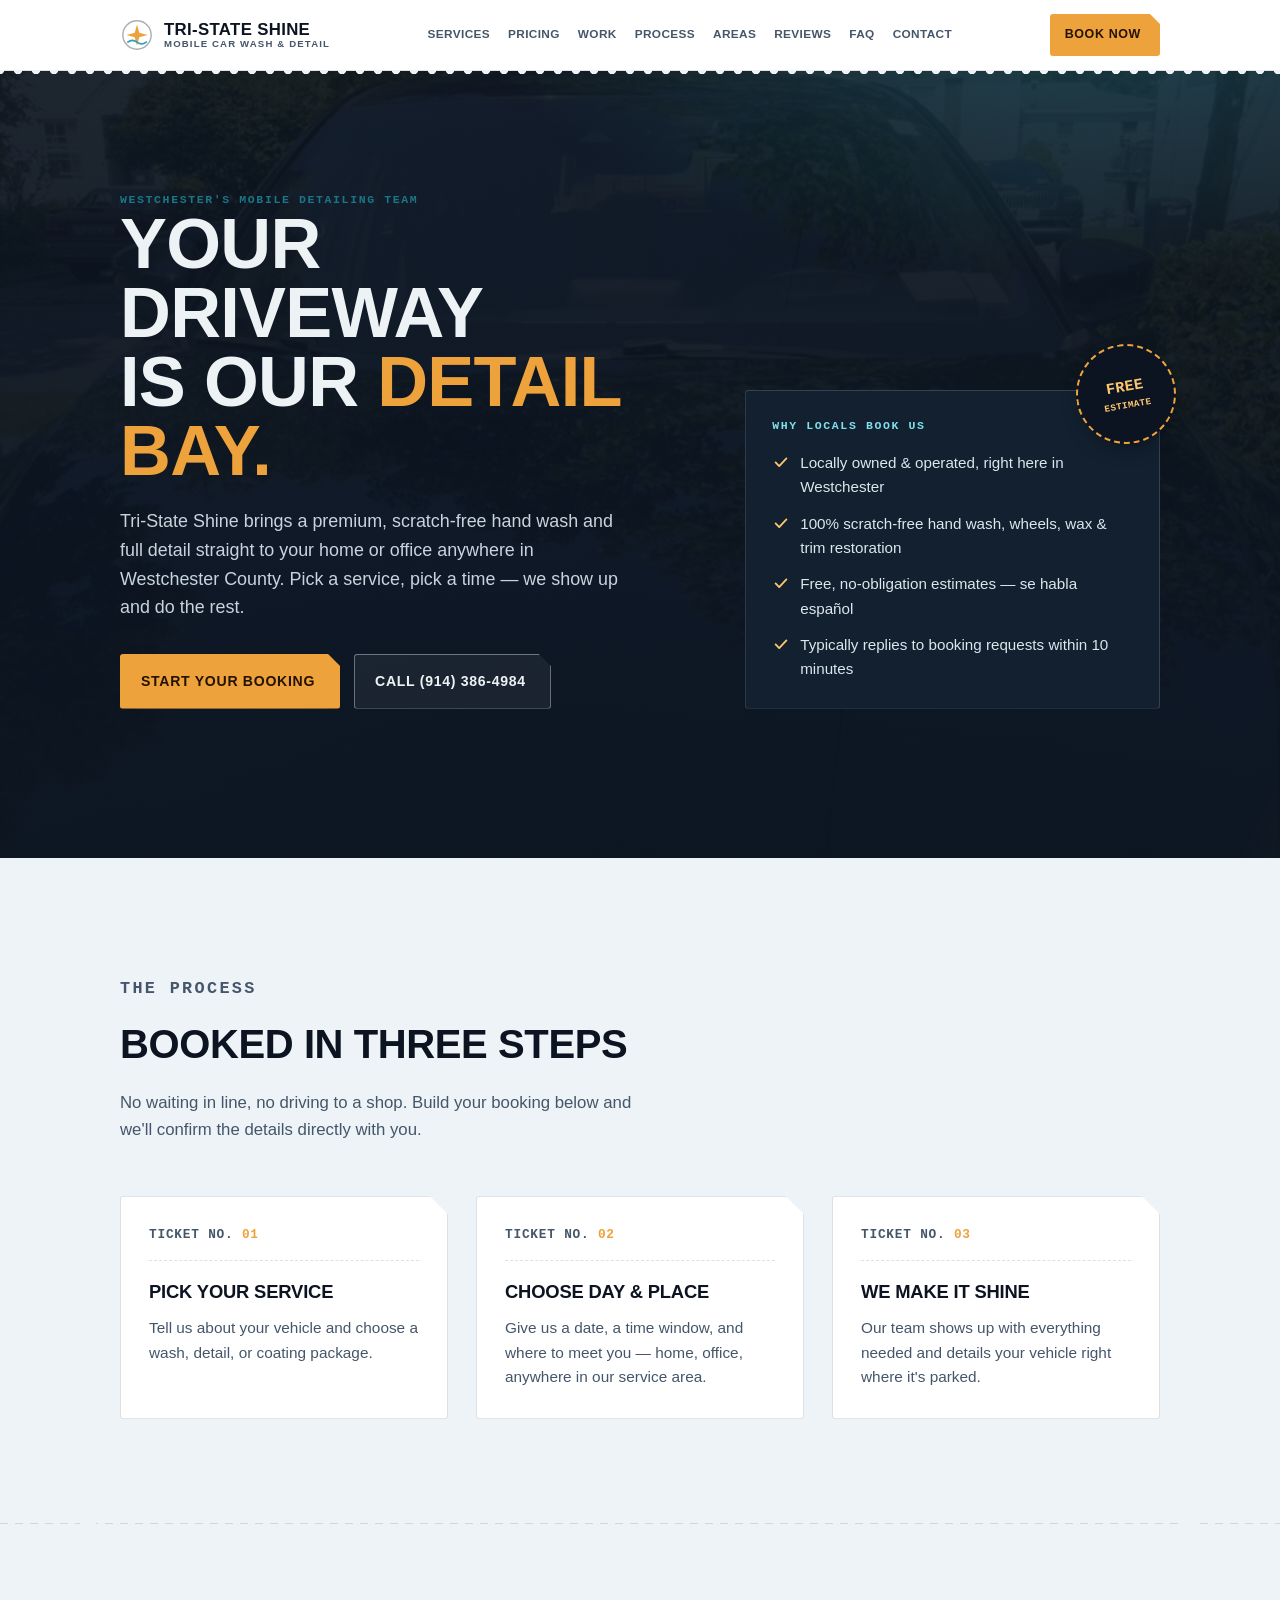
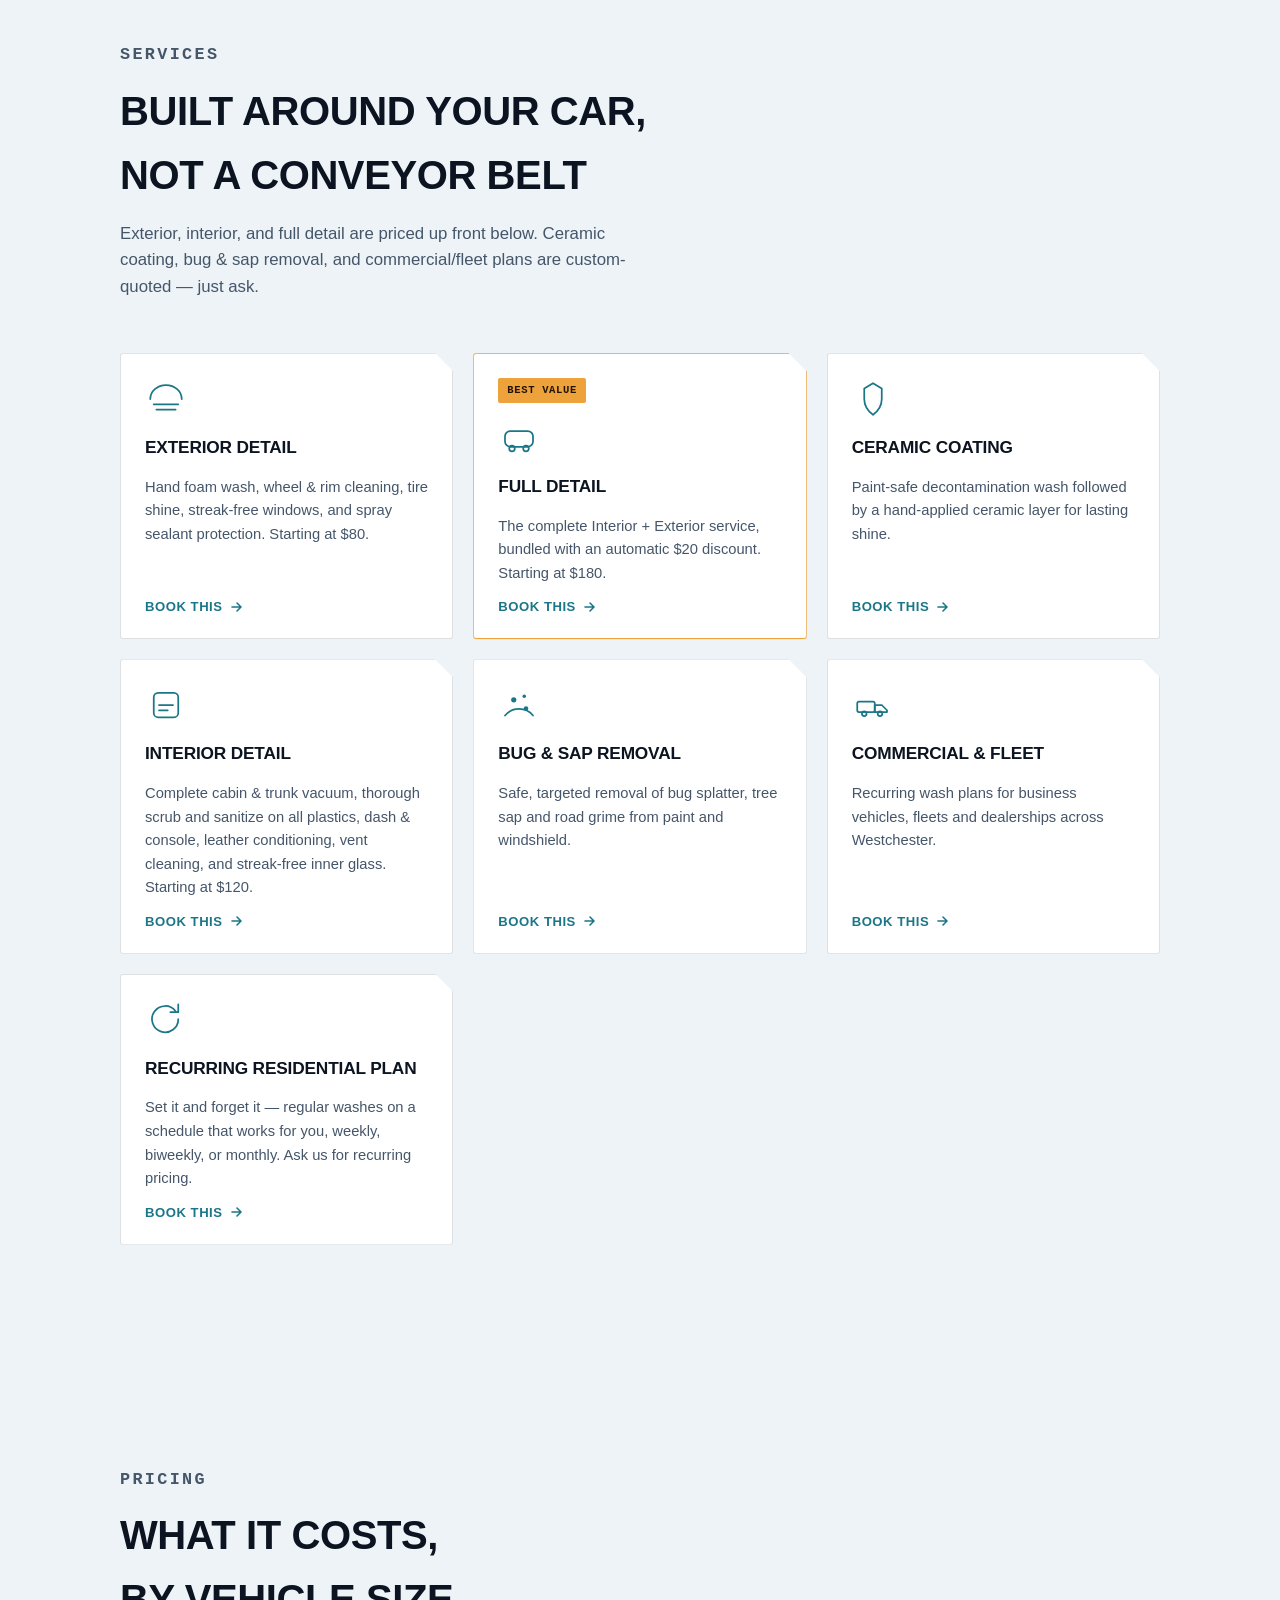
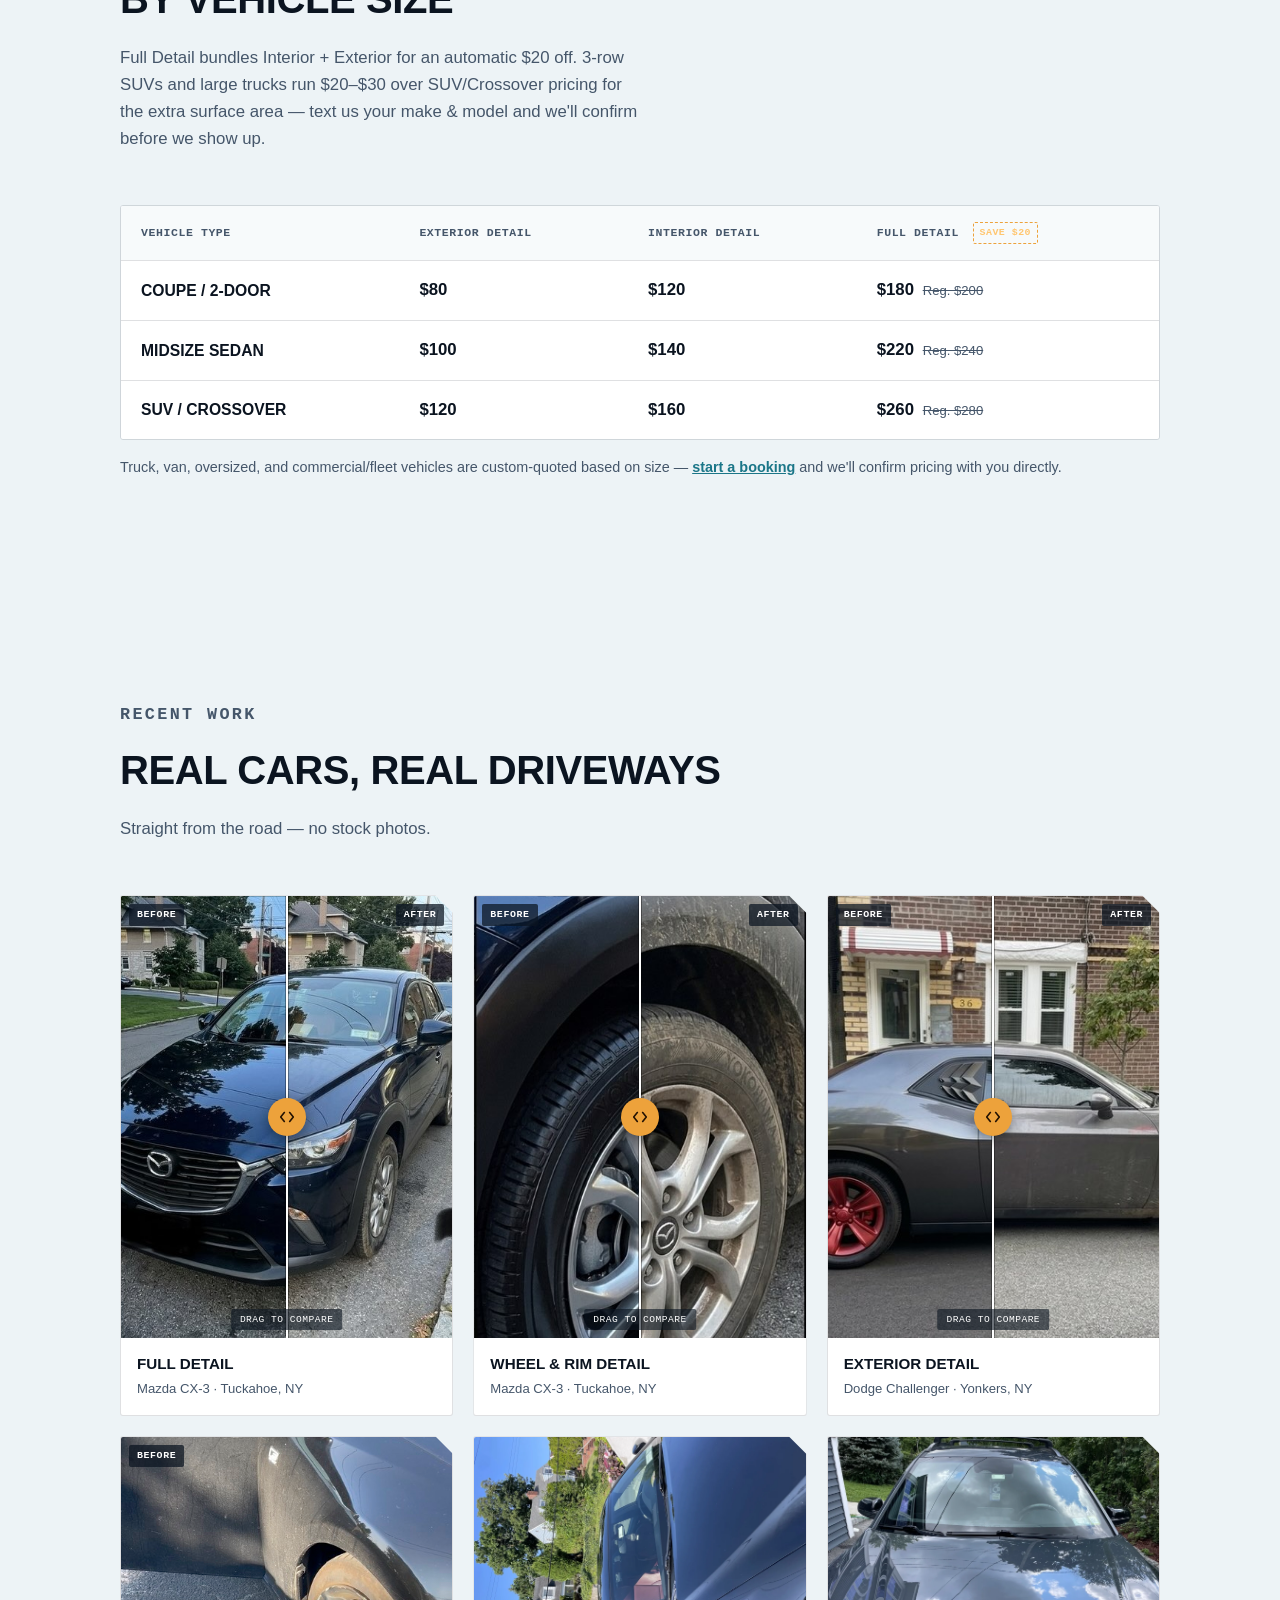
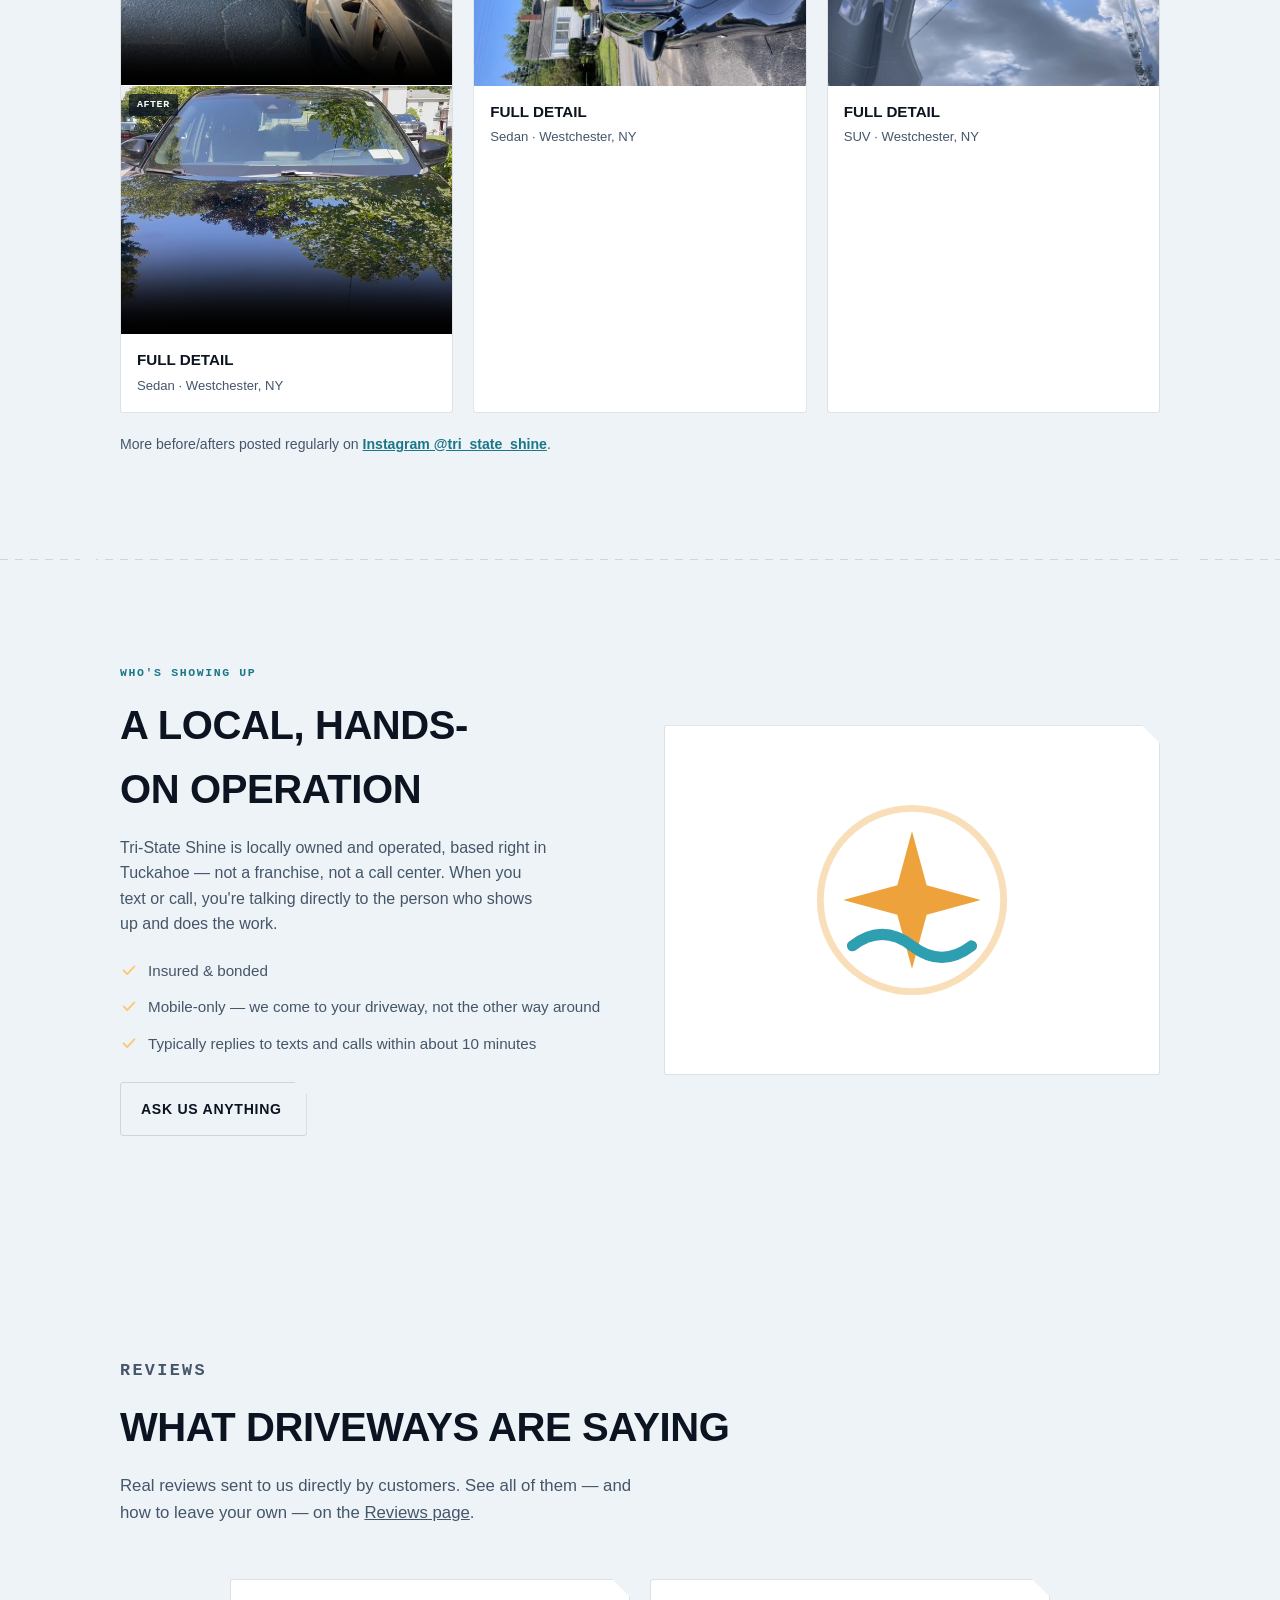
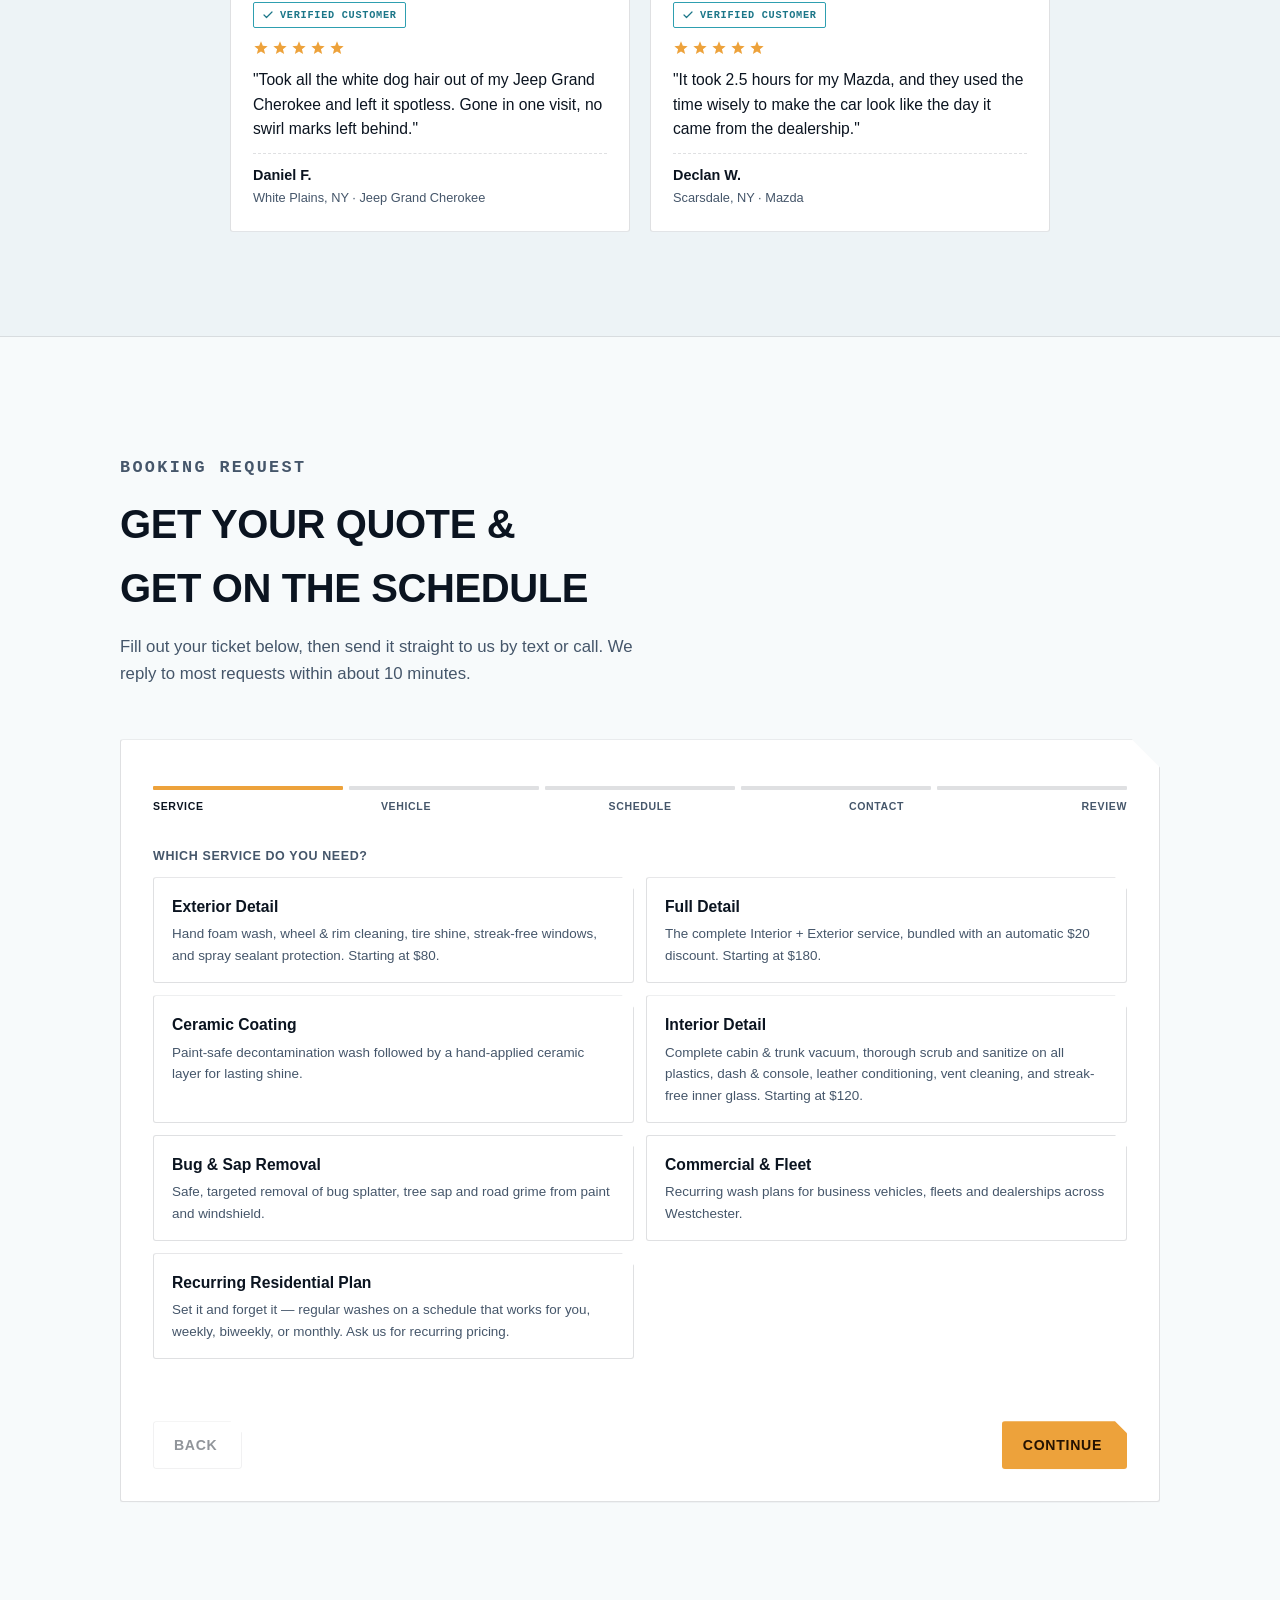
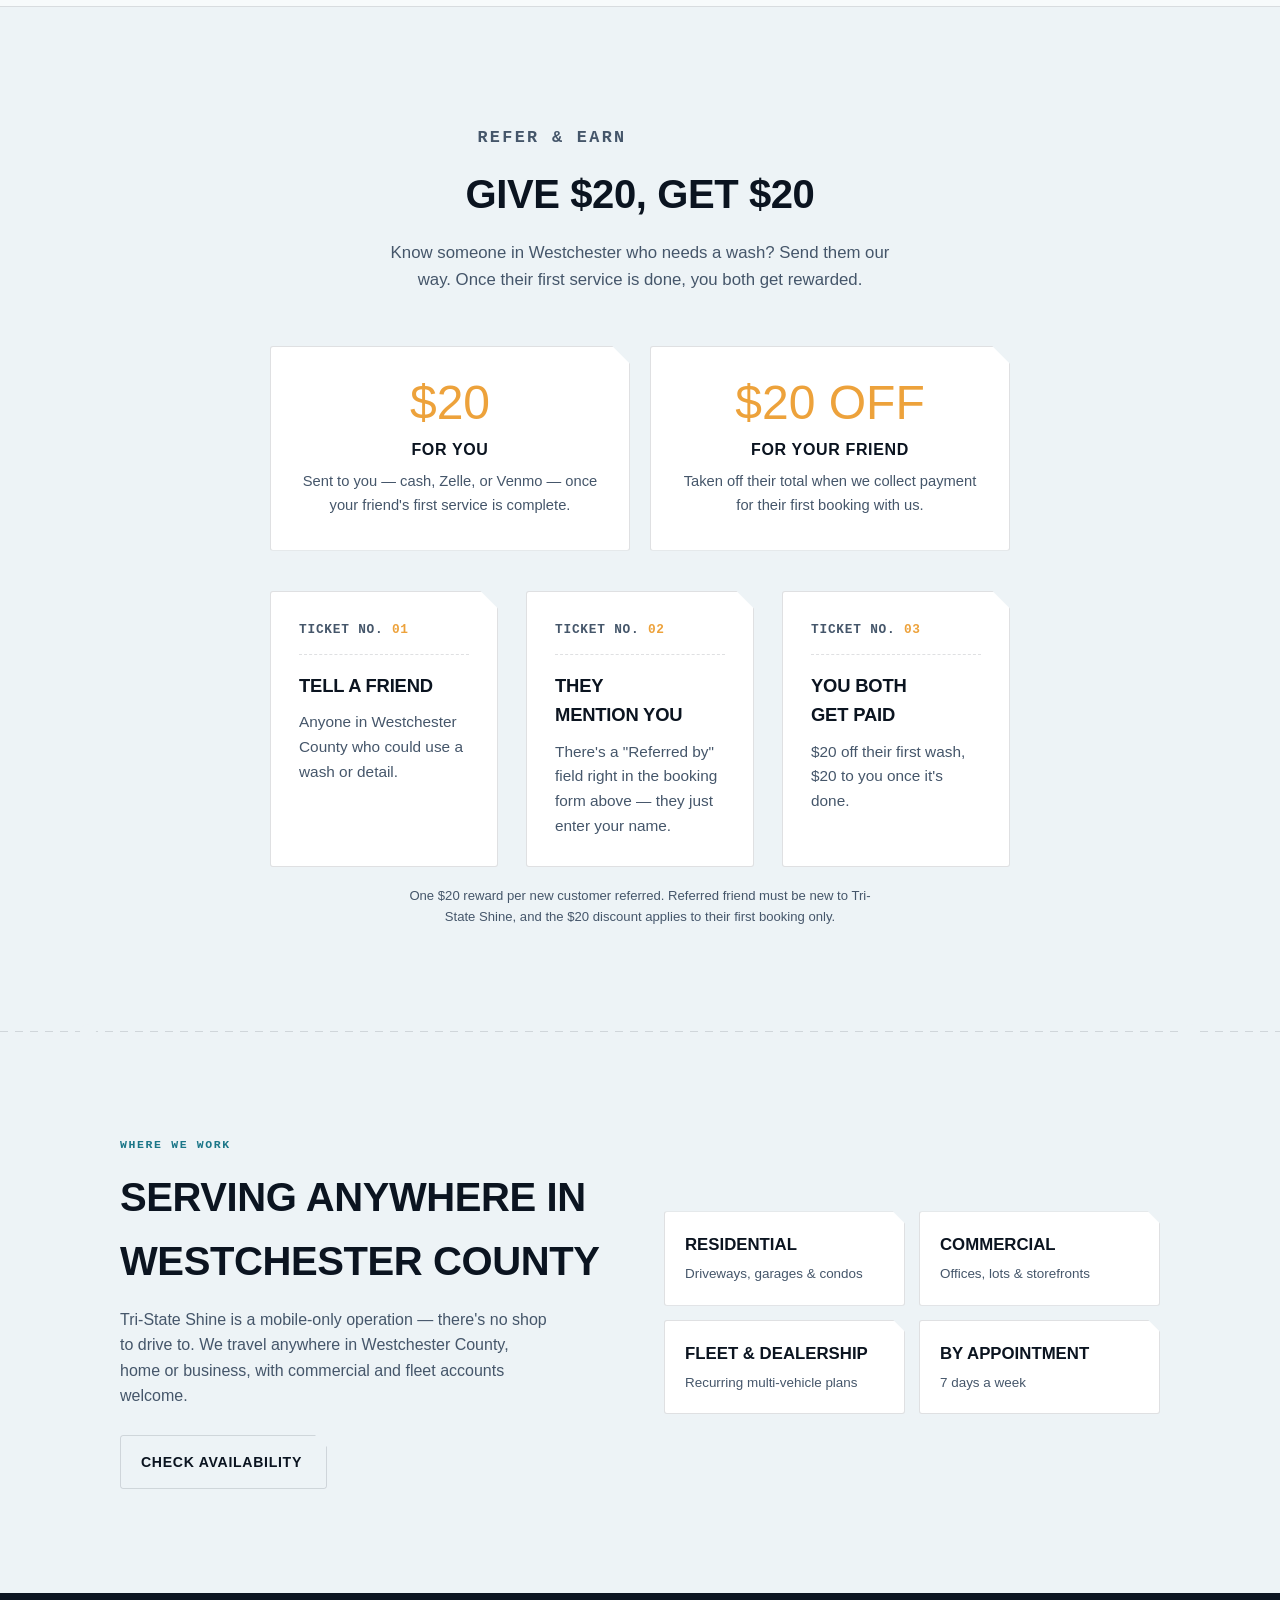
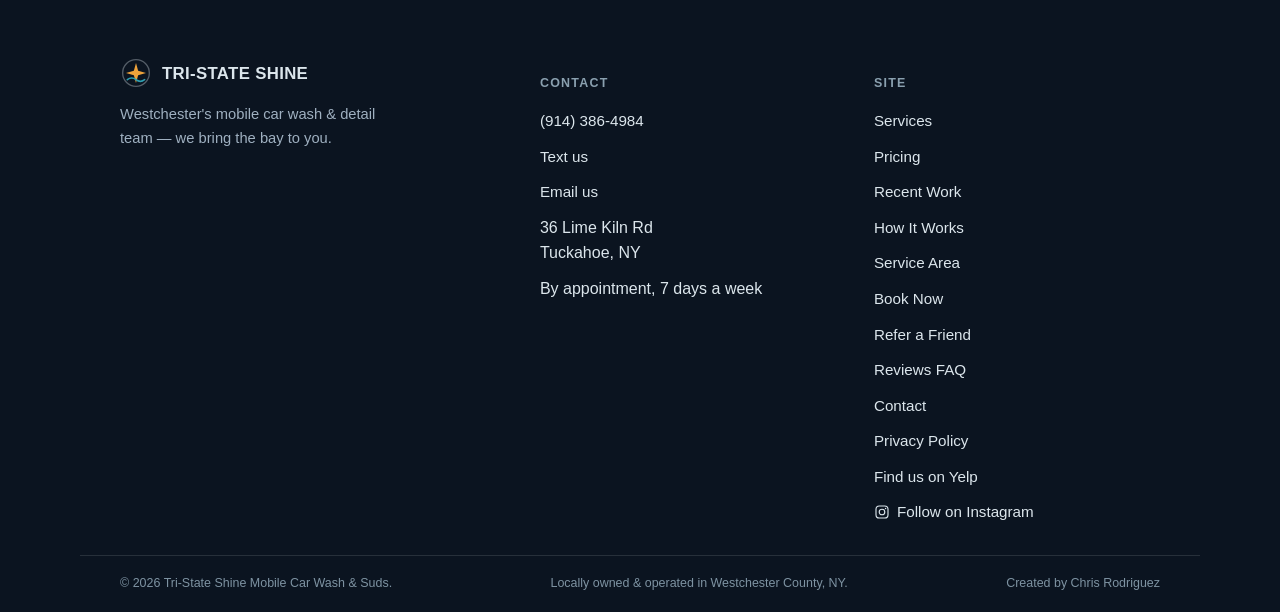
==== commit 3e2a8a7e: "Remove Google Ads tag and conversion tracking (no longer using Google Ads) - Removed the gtag.js sni" ====
--- a/index.html
+++ b/index.html
@@ -1,16 +1,6 @@
 <!DOCTYPE html>
 <html lang="en">
 <head>
-<!-- Google tag (gtag.js) -->
-<script async src="https://www.googletagmanager.com/gtag/js?id=AW-18371223681">
-</script>
-<script>
-  window.dataLayer = window.dataLayer || [];
-  function gtag(){dataLayer.push(arguments);}
-  gtag('js', new Date());
-
-  gtag('config', 'AW-18371223681');
-</script>
 <meta charset="utf-8">
 <meta name="viewport" content="width=device-width, initial-scale=1">
 <title>Tri-State Shine — Mobile Detailing, Booked Online</title>
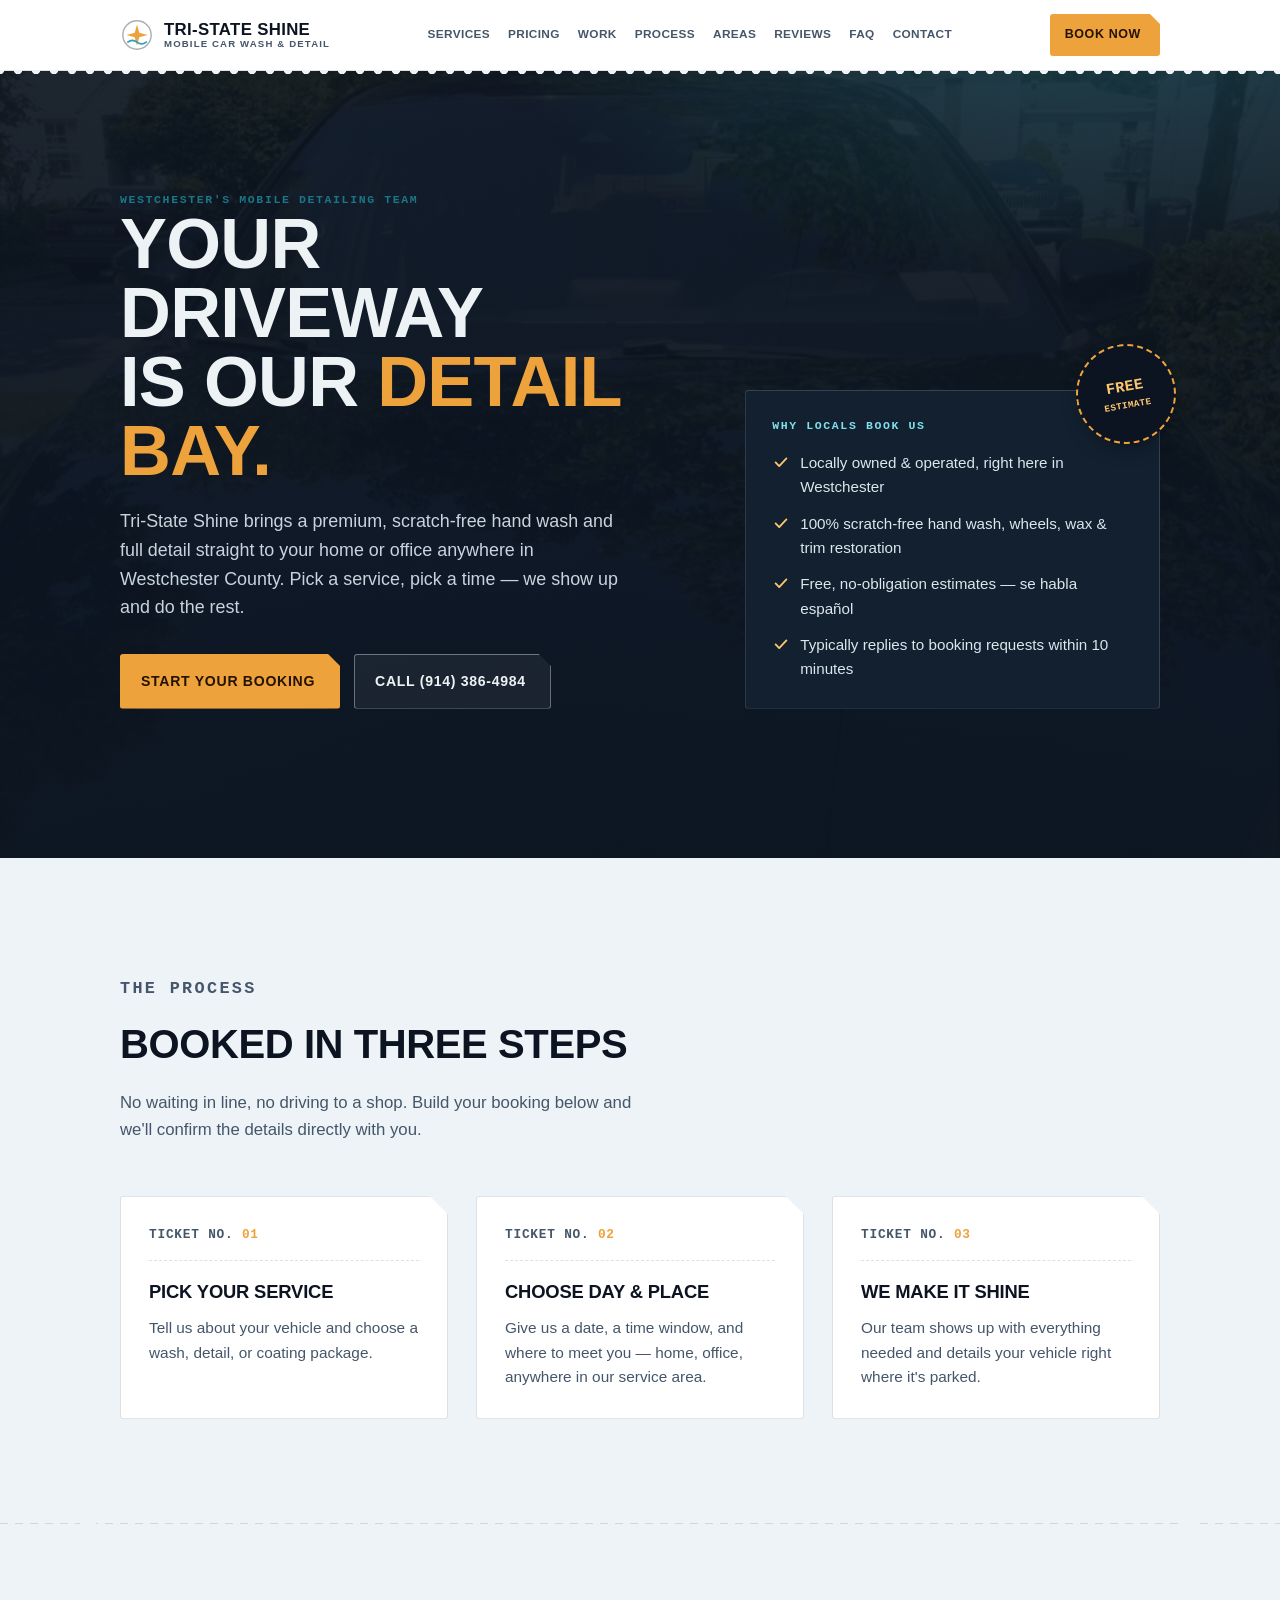
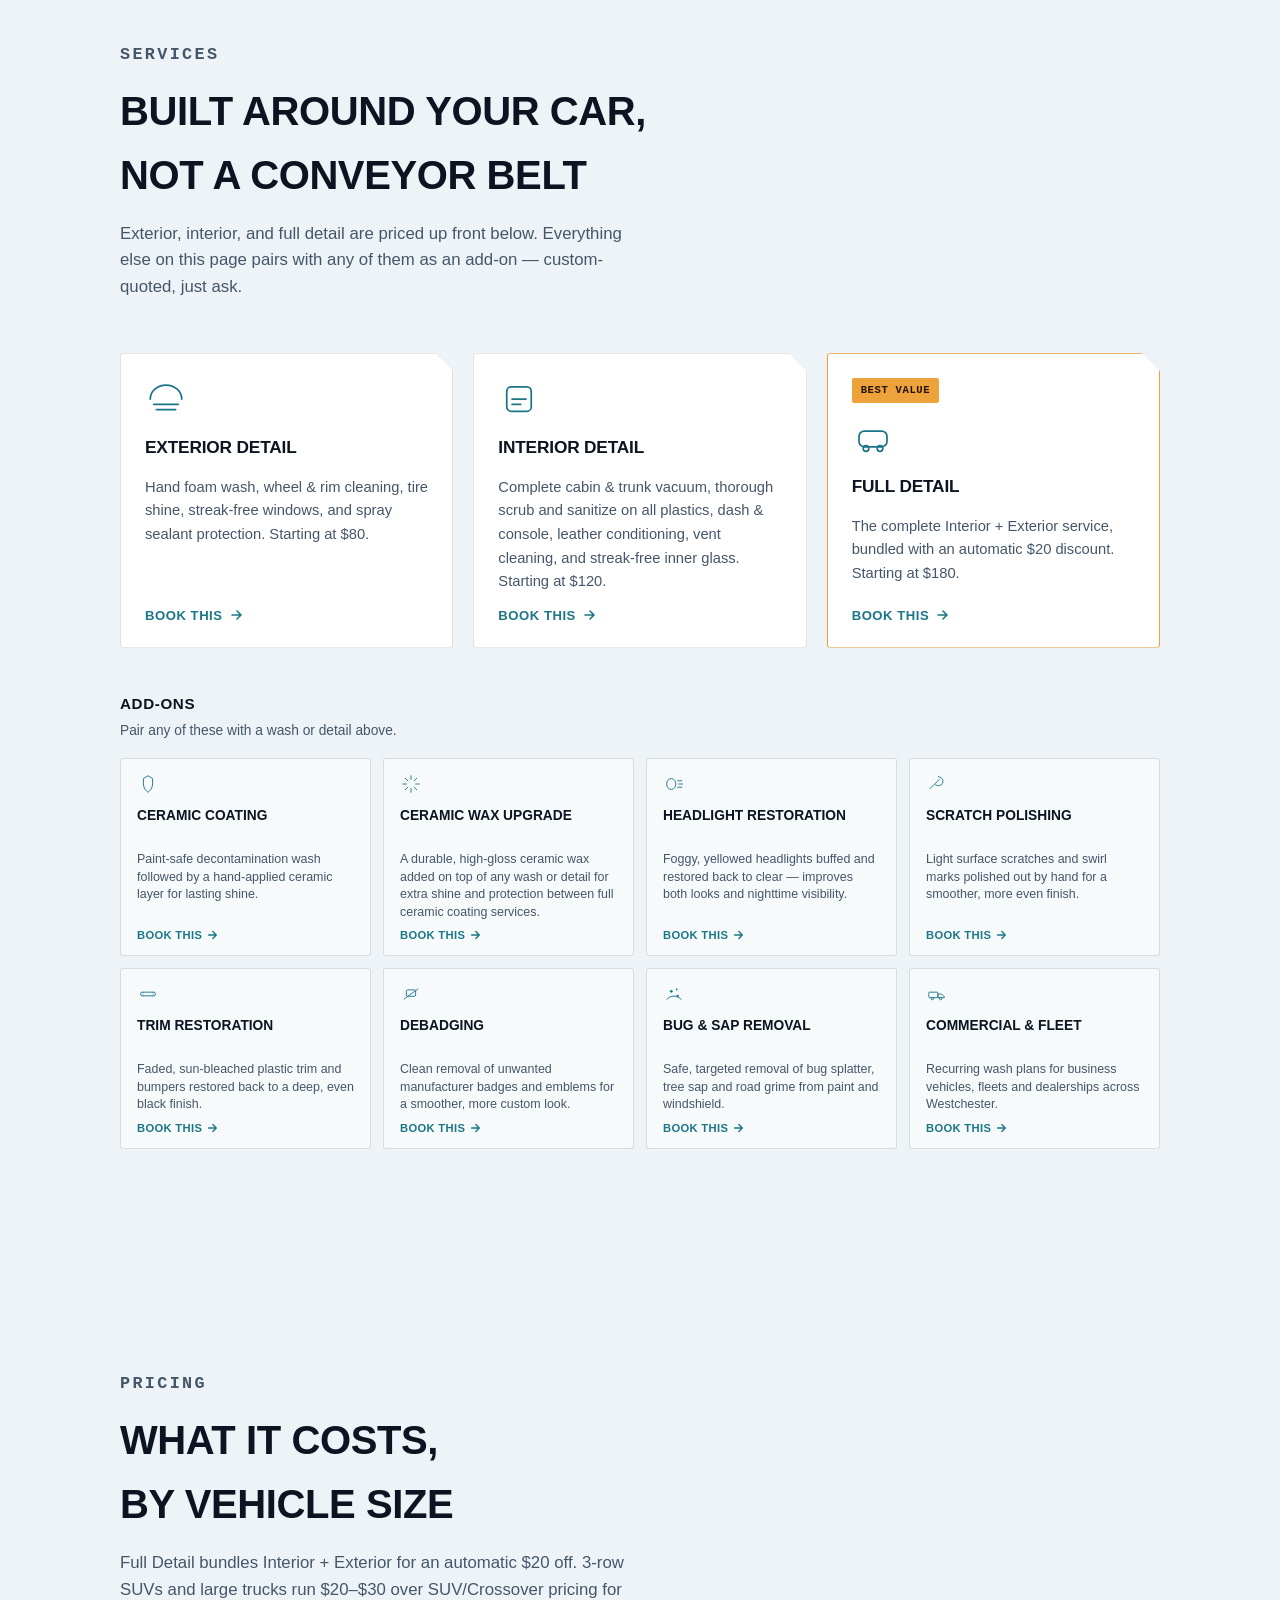
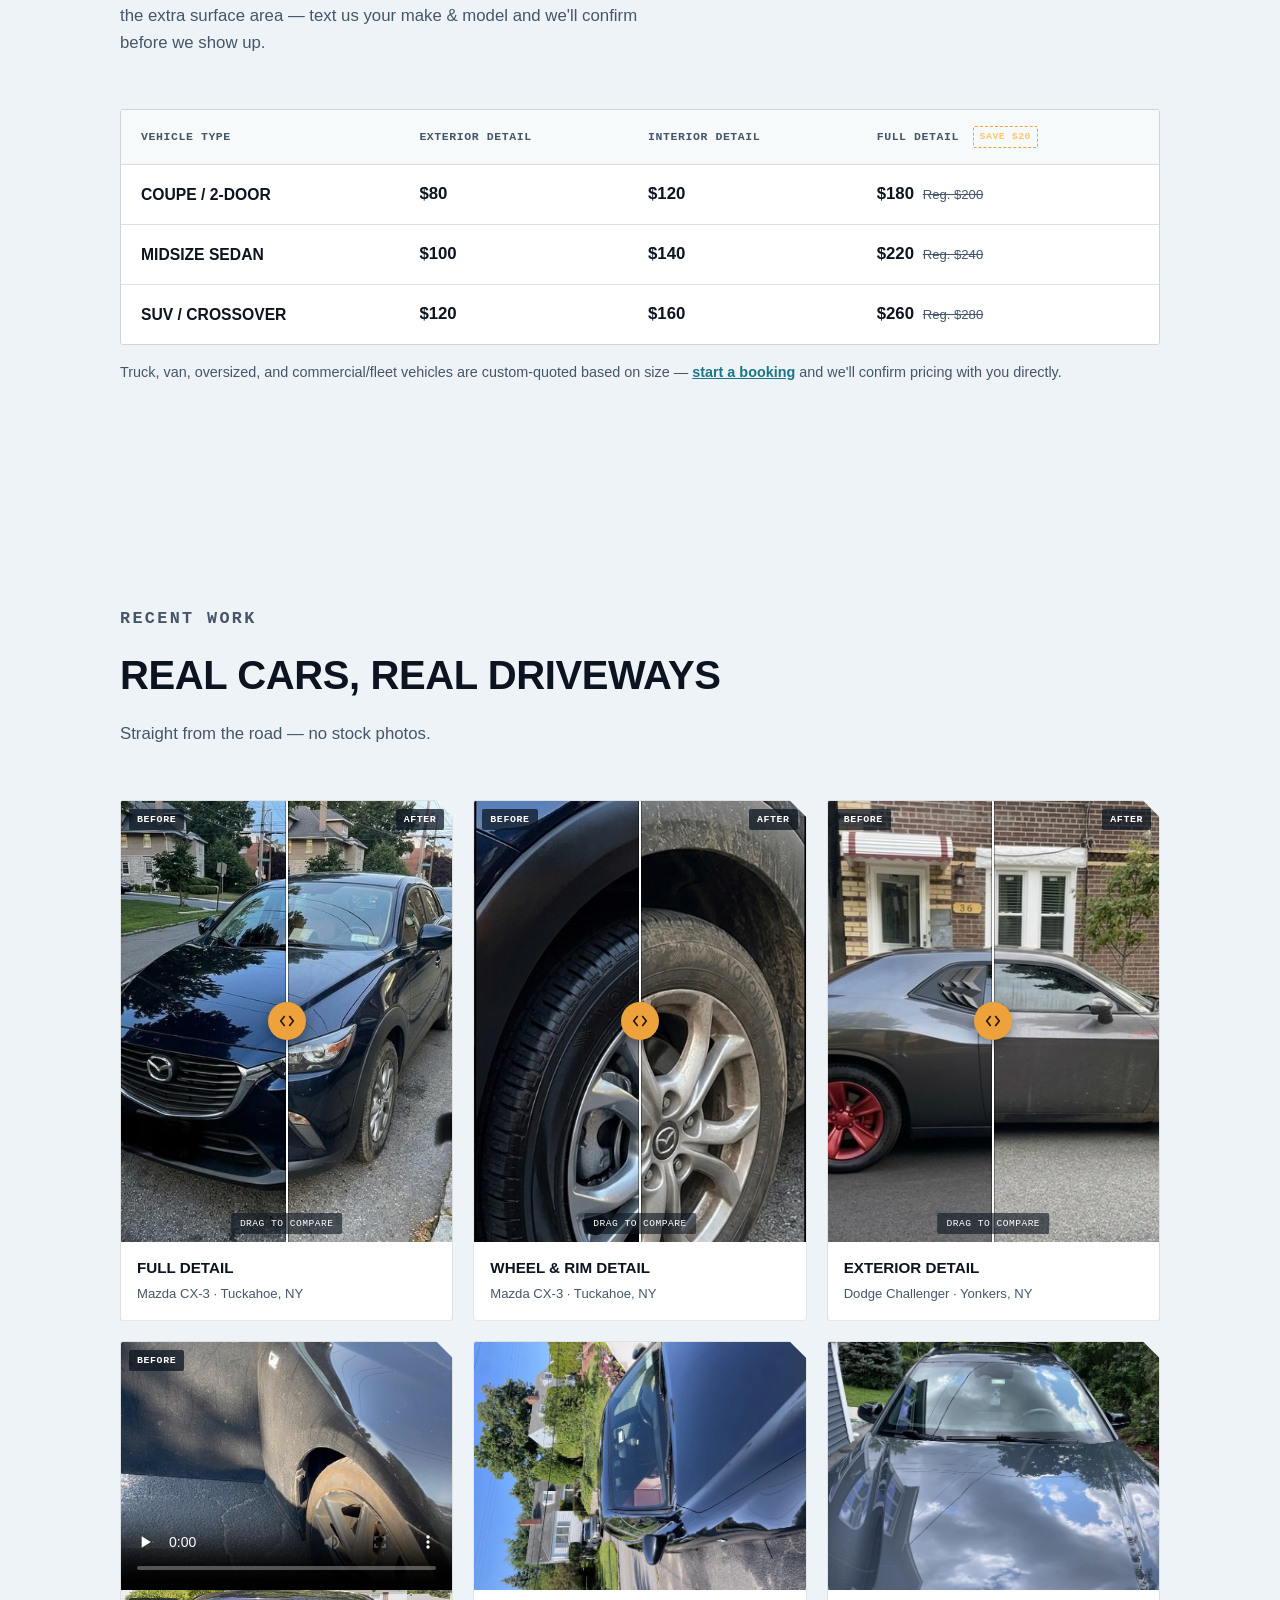
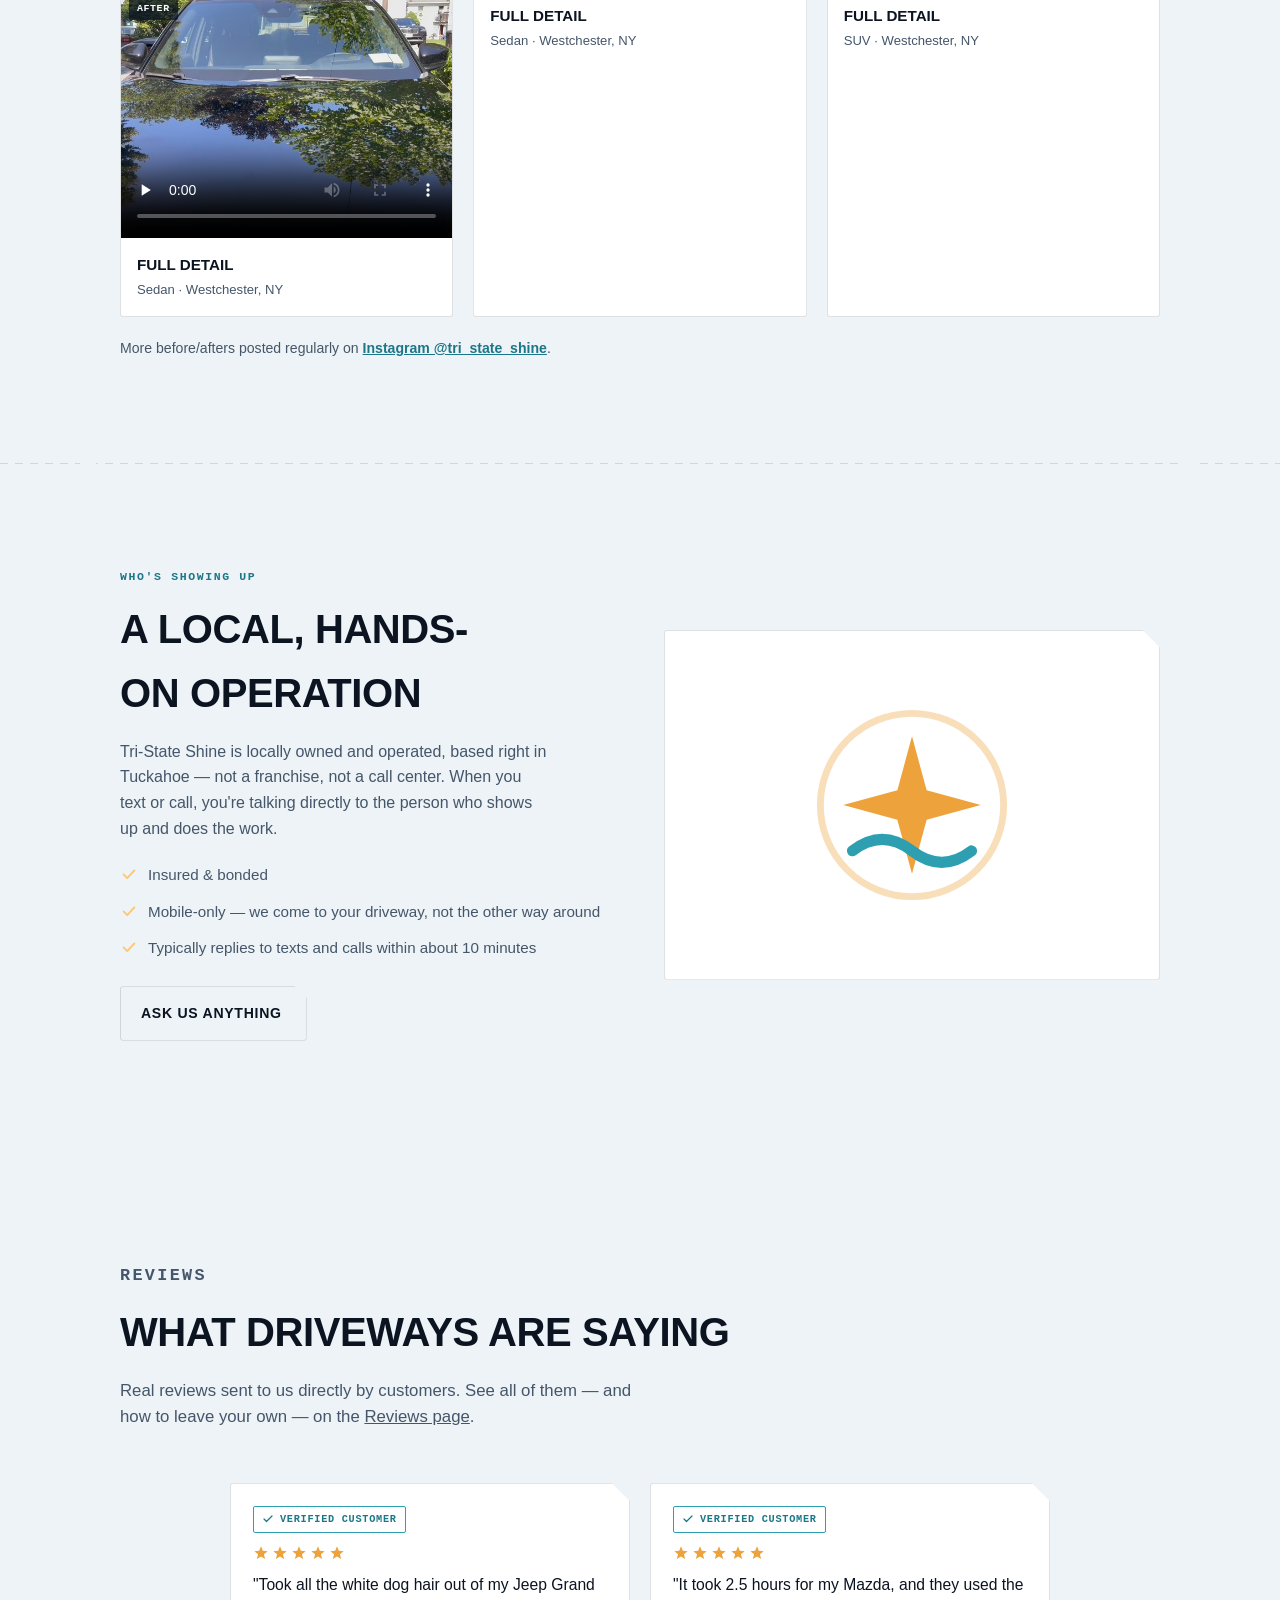
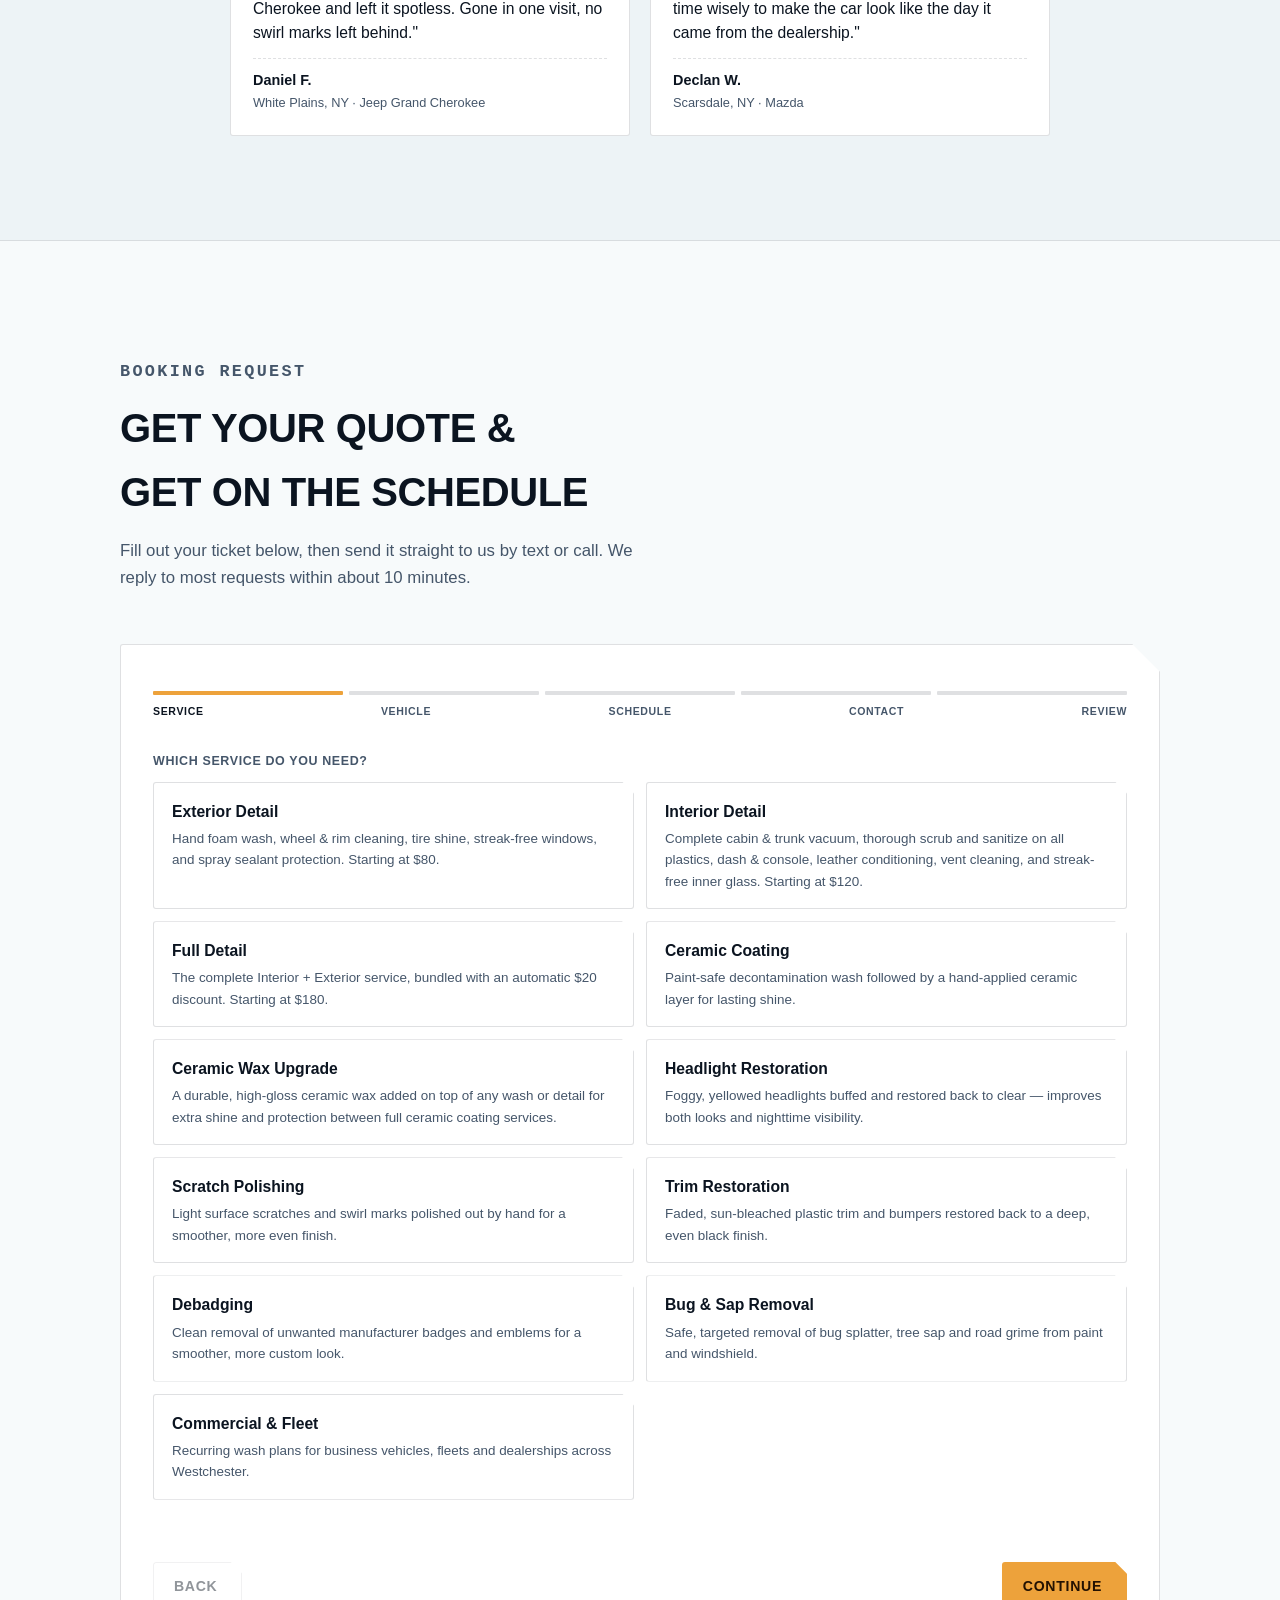
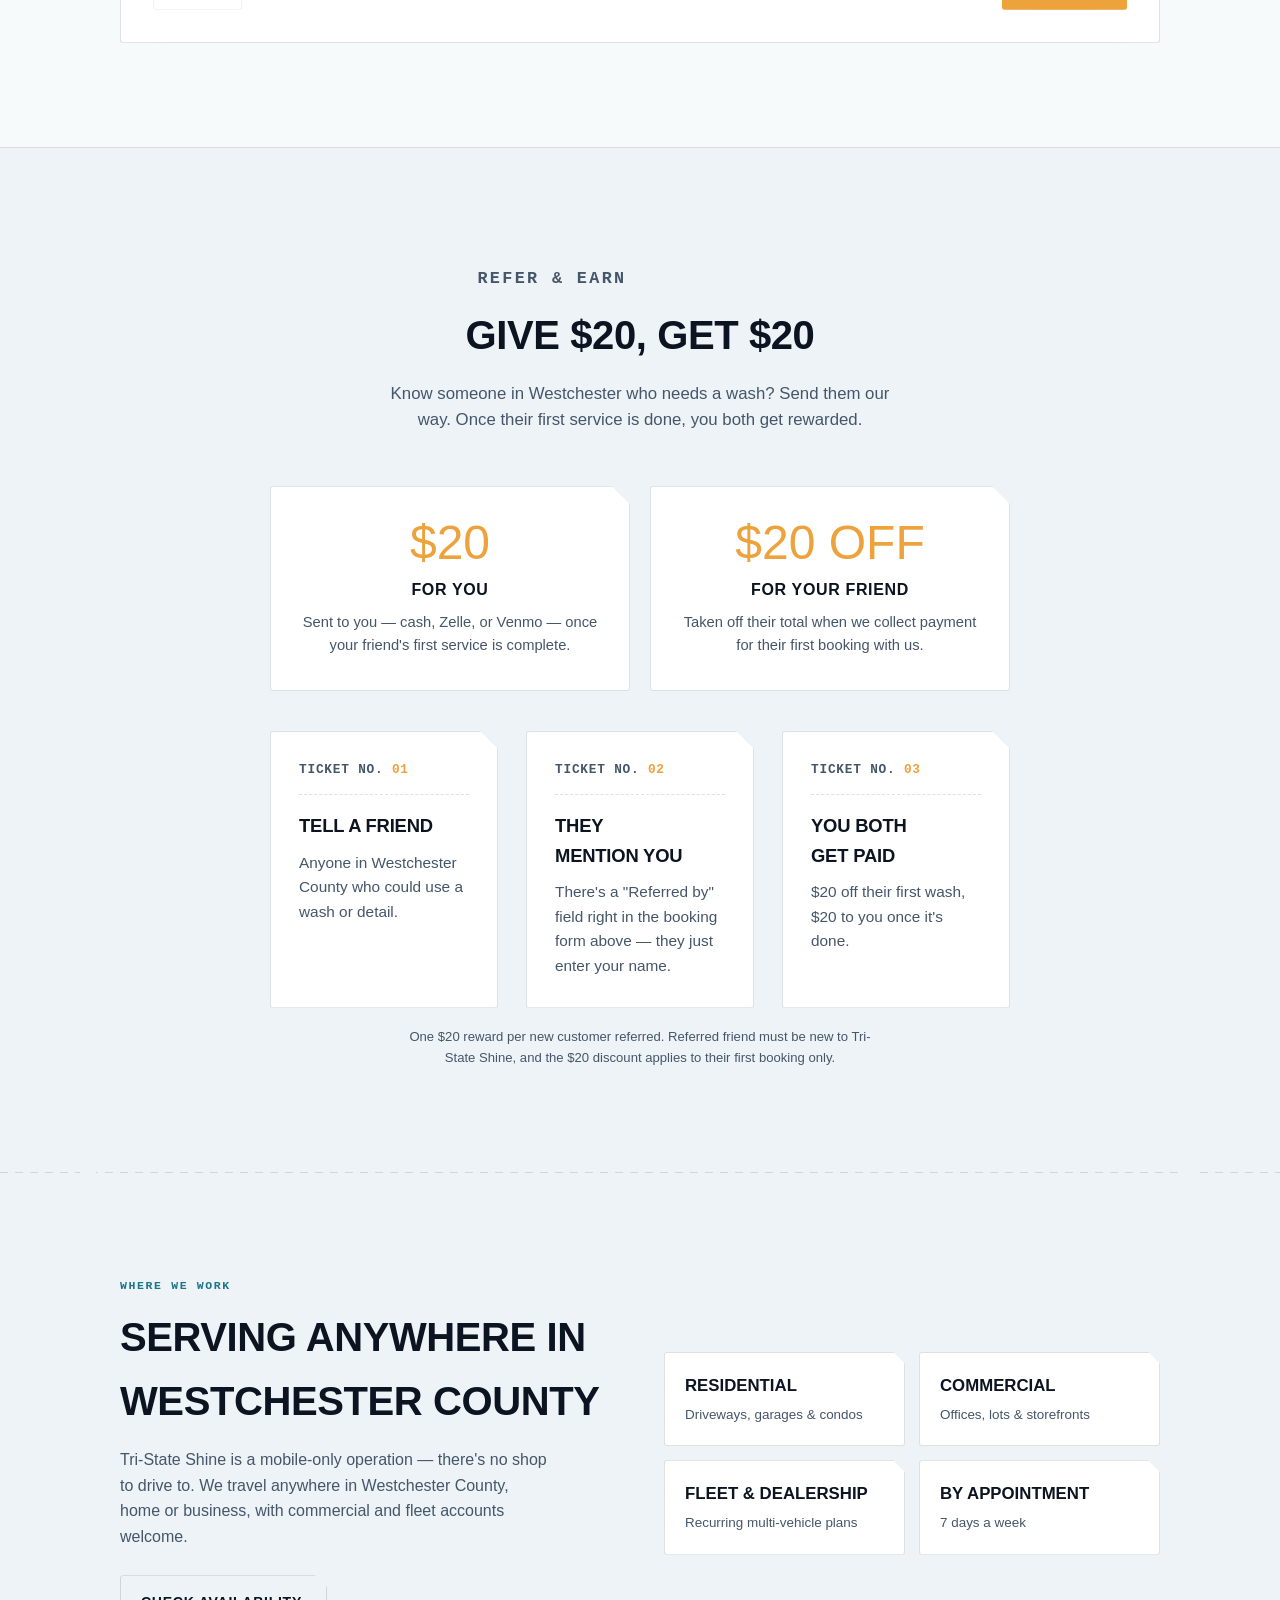
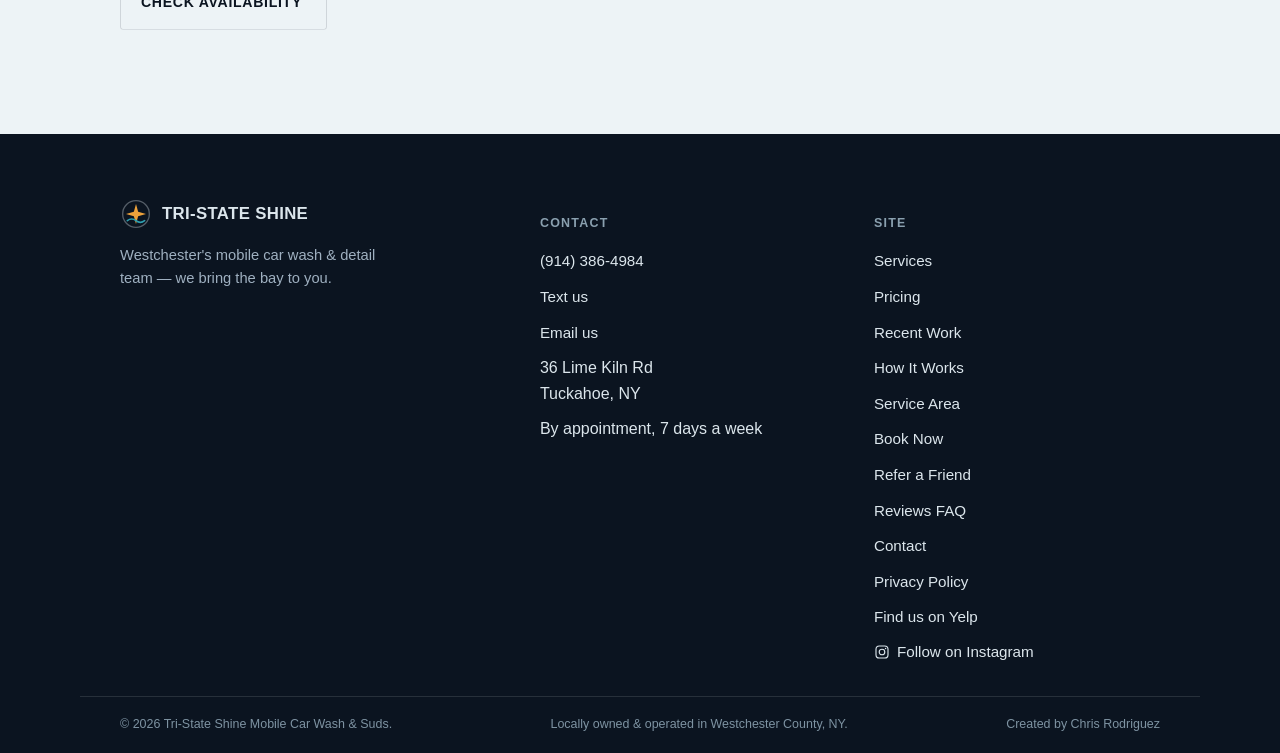
==== commit 02f9505a: "Split services into Big Three + compact Add-Ons, add Debadging - Exterior/Interior/Full Detail stay " ====
--- a/index.html
+++ b/index.html
@@ -185,10 +185,17 @@
       <div class="section-head">
         <p class="eyebrow">Services</p>
         <h2>Built around your car, not a conveyor belt</h2>
-        <p>Exterior, interior, and full detail are priced up front below. Ceramic coating, bug &amp; sap removal, and commercial/fleet plans are custom-quoted — just ask.</p>
+        <p>Exterior, interior, and full detail are priced up front below. Everything else on this page pairs with any of them as an add-on — custom-quoted, just ask.</p>
       </div>
       <div class="svc-grid" id="svcGrid">
-        <!-- service cards injected by JS -->
+        <!-- the big three, injected by JS -->
+      </div>
+      <div class="addon-head">
+        <h3>Add-Ons</h3>
+        <p>Pair any of these with a wash or detail above.</p>
+      </div>
+      <div class="addon-grid" id="addonGrid">
+        <!-- add-on cards injected by JS -->
       </div>
     </div>
   </section>
--- a/styles.css
+++ b/styles.css
@@ -287,6 +287,31 @@
     padding:4px 9px;border-radius:2px;
   }
 
+  .addon-head{margin-top:clamp(32px,4vw,44px);margin-bottom:16px;}
+  .addon-head h3{font-size:0.95rem;text-transform:uppercase;letter-spacing:0.04em;}
+  .addon-head p{color:var(--text-soft);font-size:0.86rem;margin-top:4px;}
+  .addon-grid{display:grid;grid-template-columns:repeat(4,1fr);gap:12px;}
+  @media (max-width:900px){ .addon-grid{grid-template-columns:repeat(3,1fr);} }
+  @media (max-width:620px){ .addon-grid{grid-template-columns:repeat(2,1fr);} }
+  @media (max-width:420px){ .addon-grid{grid-template-columns:1fr;} }
+  .addon-card{
+    background:var(--surface-2);border:1px solid var(--border);border-radius:3px;
+    padding:14px 16px;display:flex;flex-direction:column;gap:6px;
+  }
+  .addon-icon{width:22px;height:22px;color:var(--aqua-2);flex:none;}
+  :root[data-theme="dark"] .addon-icon{color:#6FD3E0;}
+  @media (prefers-color-scheme:dark){ .addon-icon{color:#6FD3E0;} }
+  .addon-card h4{font-size:0.86rem;text-transform:uppercase;margin-top:4px;}
+  .addon-card p{color:var(--text-soft);font-size:0.78rem;line-height:1.4;flex:1;}
+  .addon-book{
+    align-self:flex-start;background:none;border:0;color:var(--aqua-2);
+    font-weight:700;font-size:0.7rem;text-transform:uppercase;letter-spacing:0.03em;
+    display:inline-flex;align-items:center;gap:4px;padding:0;margin-top:2px;
+  }
+  :root[data-theme="dark"] .addon-book{color:#6FD3E0;}
+  @media (prefers-color-scheme:dark){ .addon-book{color:#6FD3E0;} }
+  .addon-book:hover{text-decoration:underline;}
+
   /* ---------- PRICING ---------- */
   .price-table-wrap{overflow-x:auto;border:1px solid var(--border);border-radius:3px;}
   .price-table{width:100%;border-collapse:collapse;min-width:560px;background:var(--surface);}
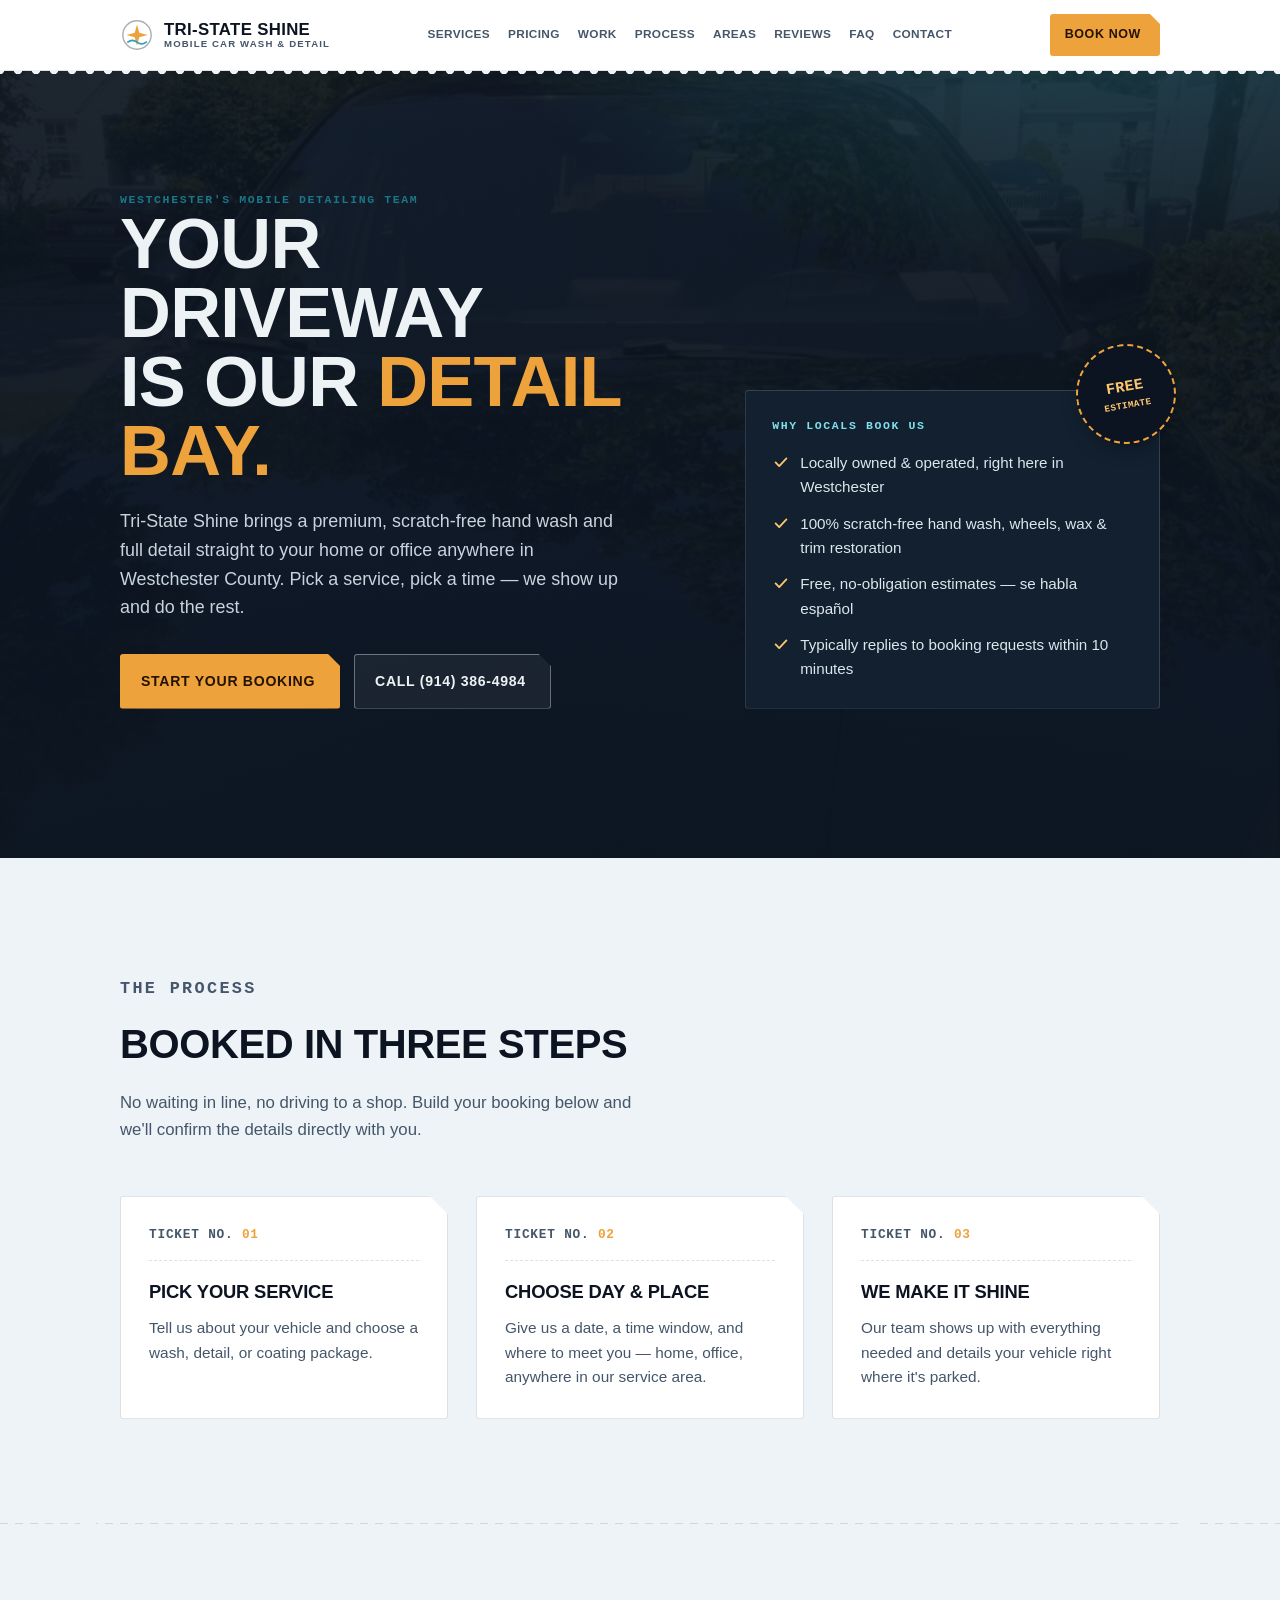
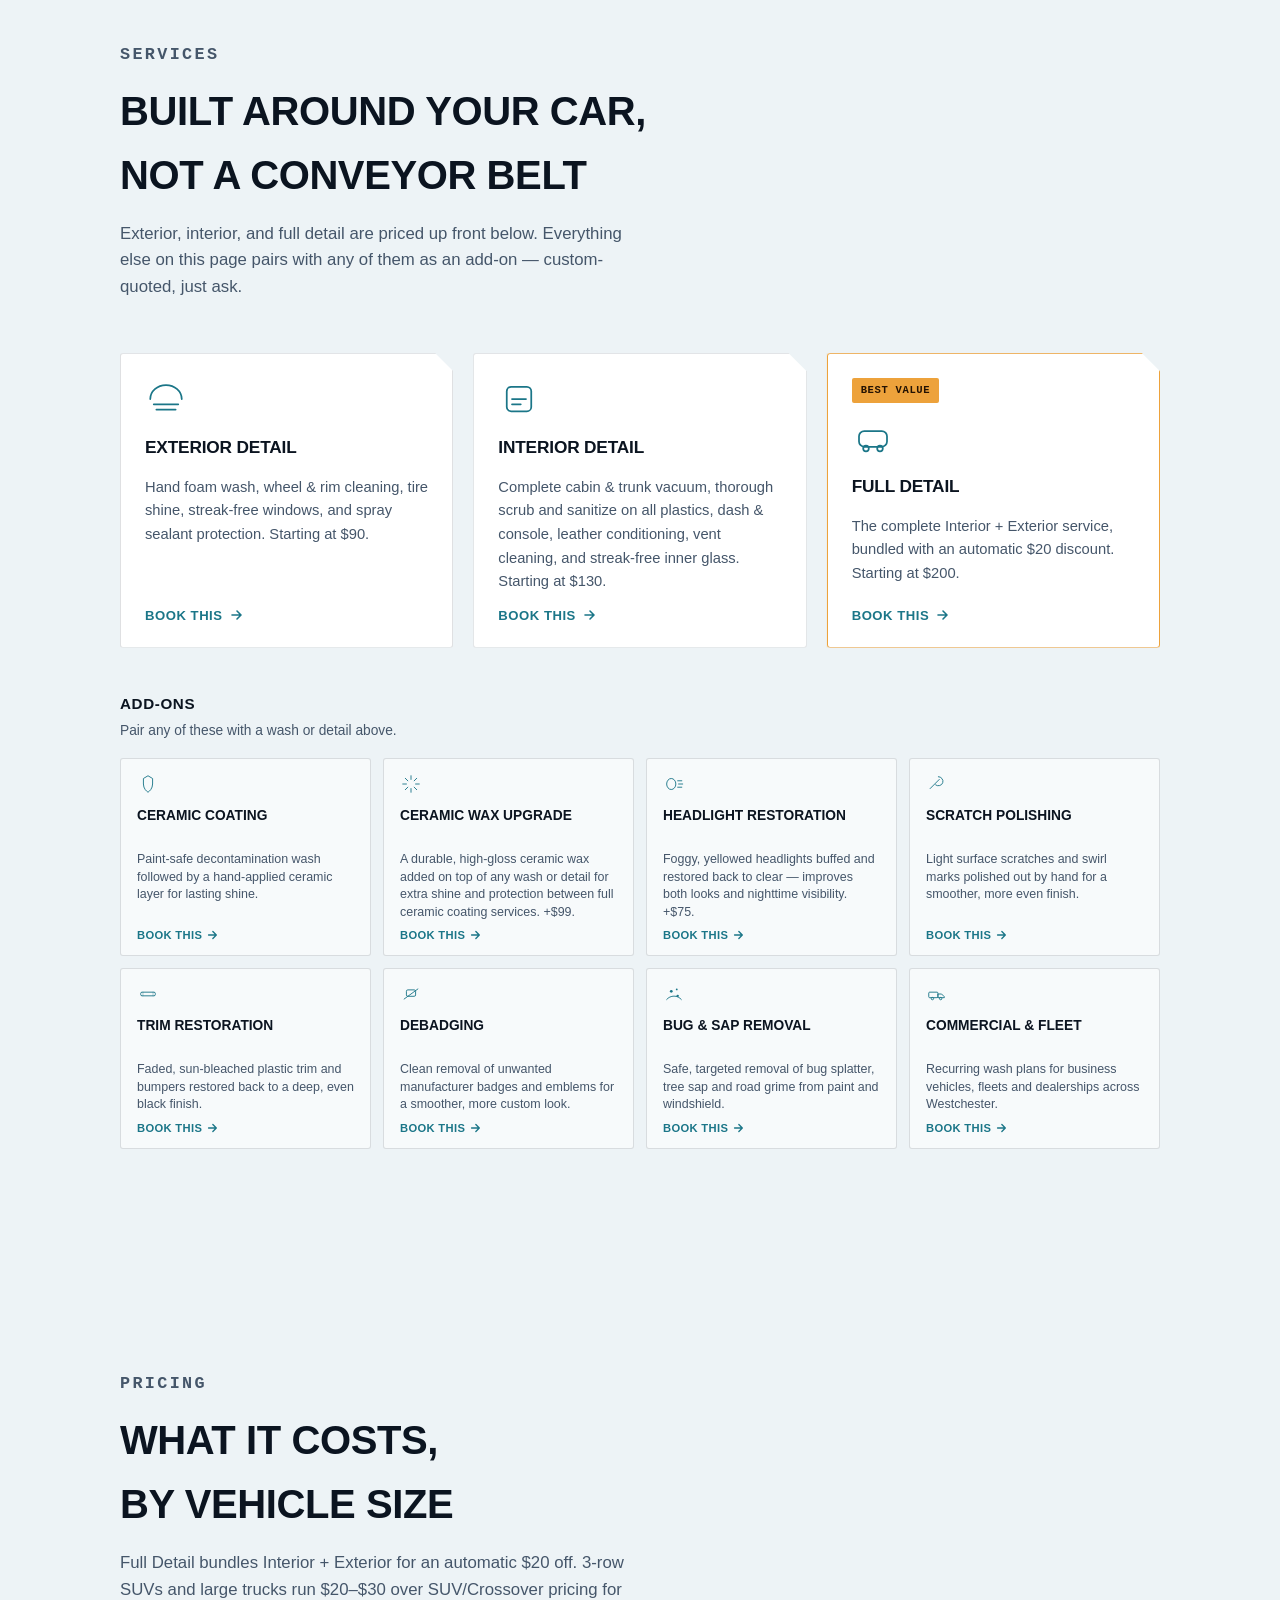
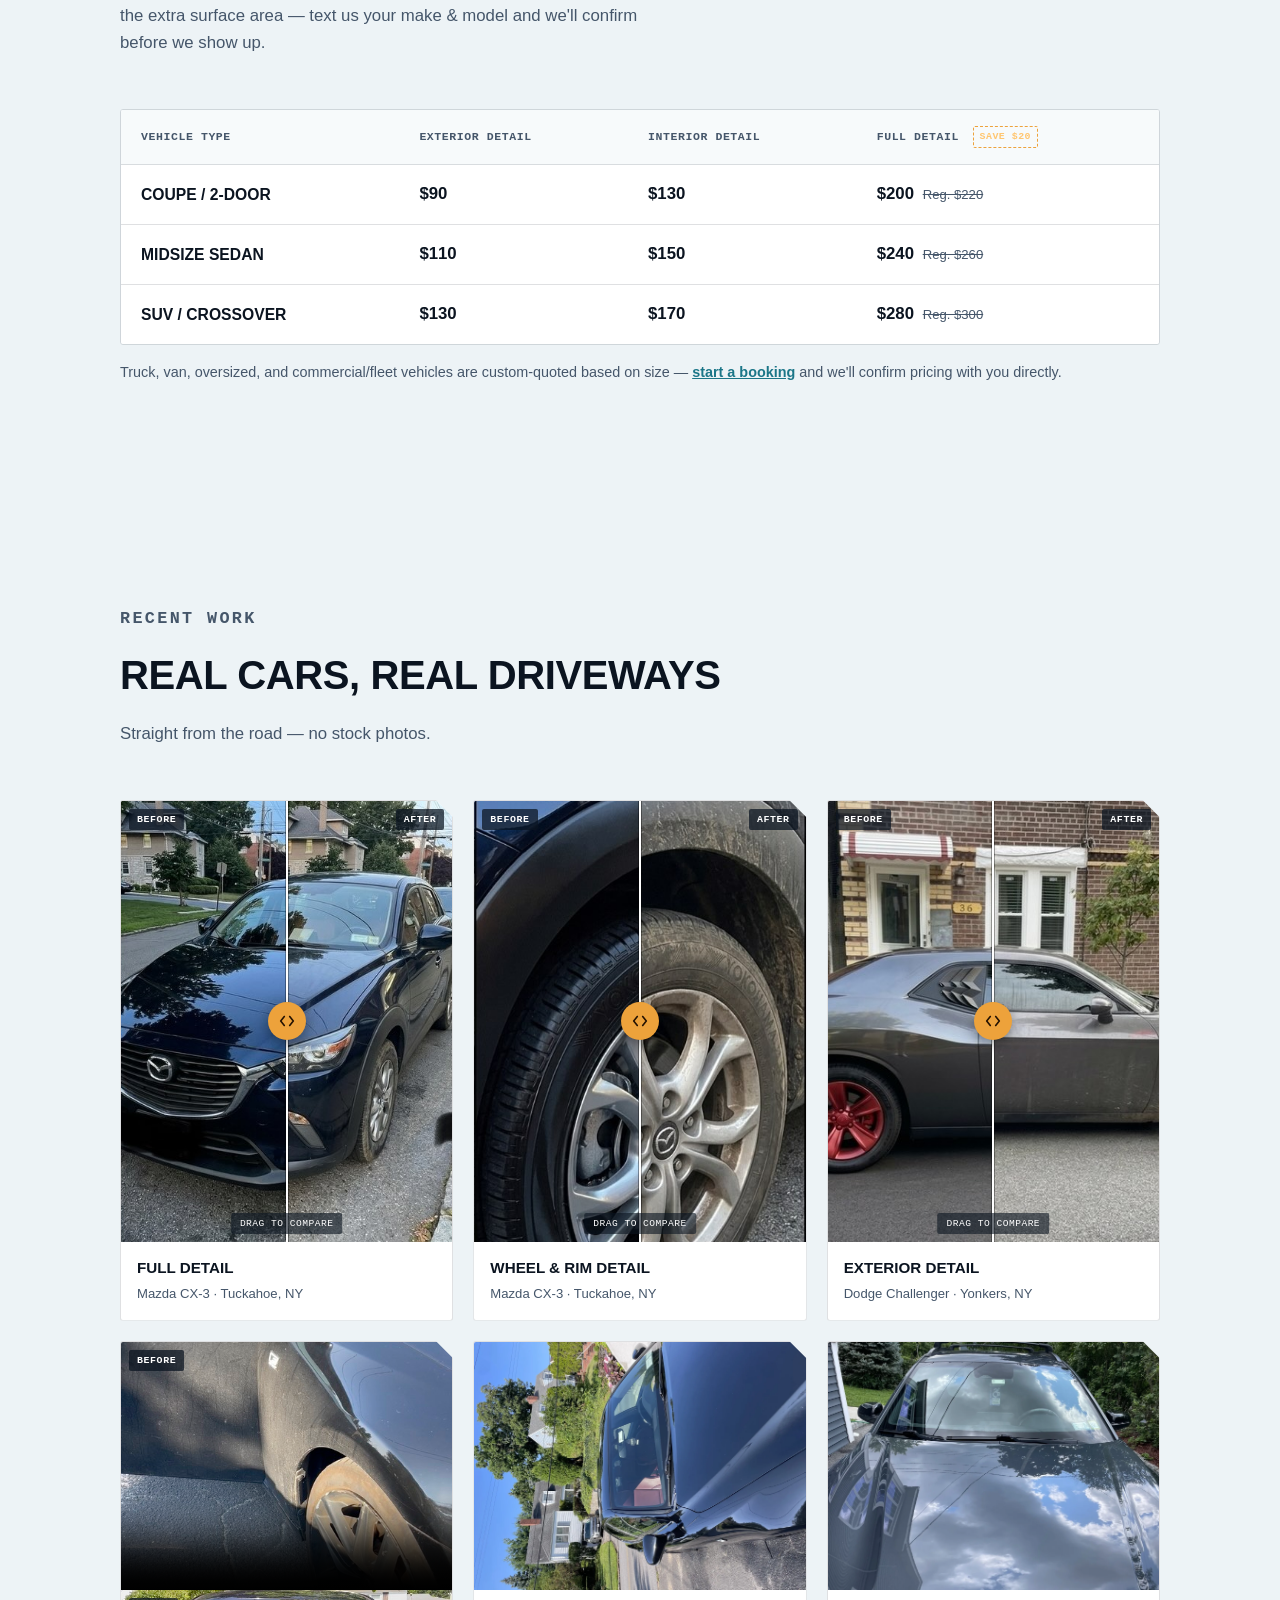
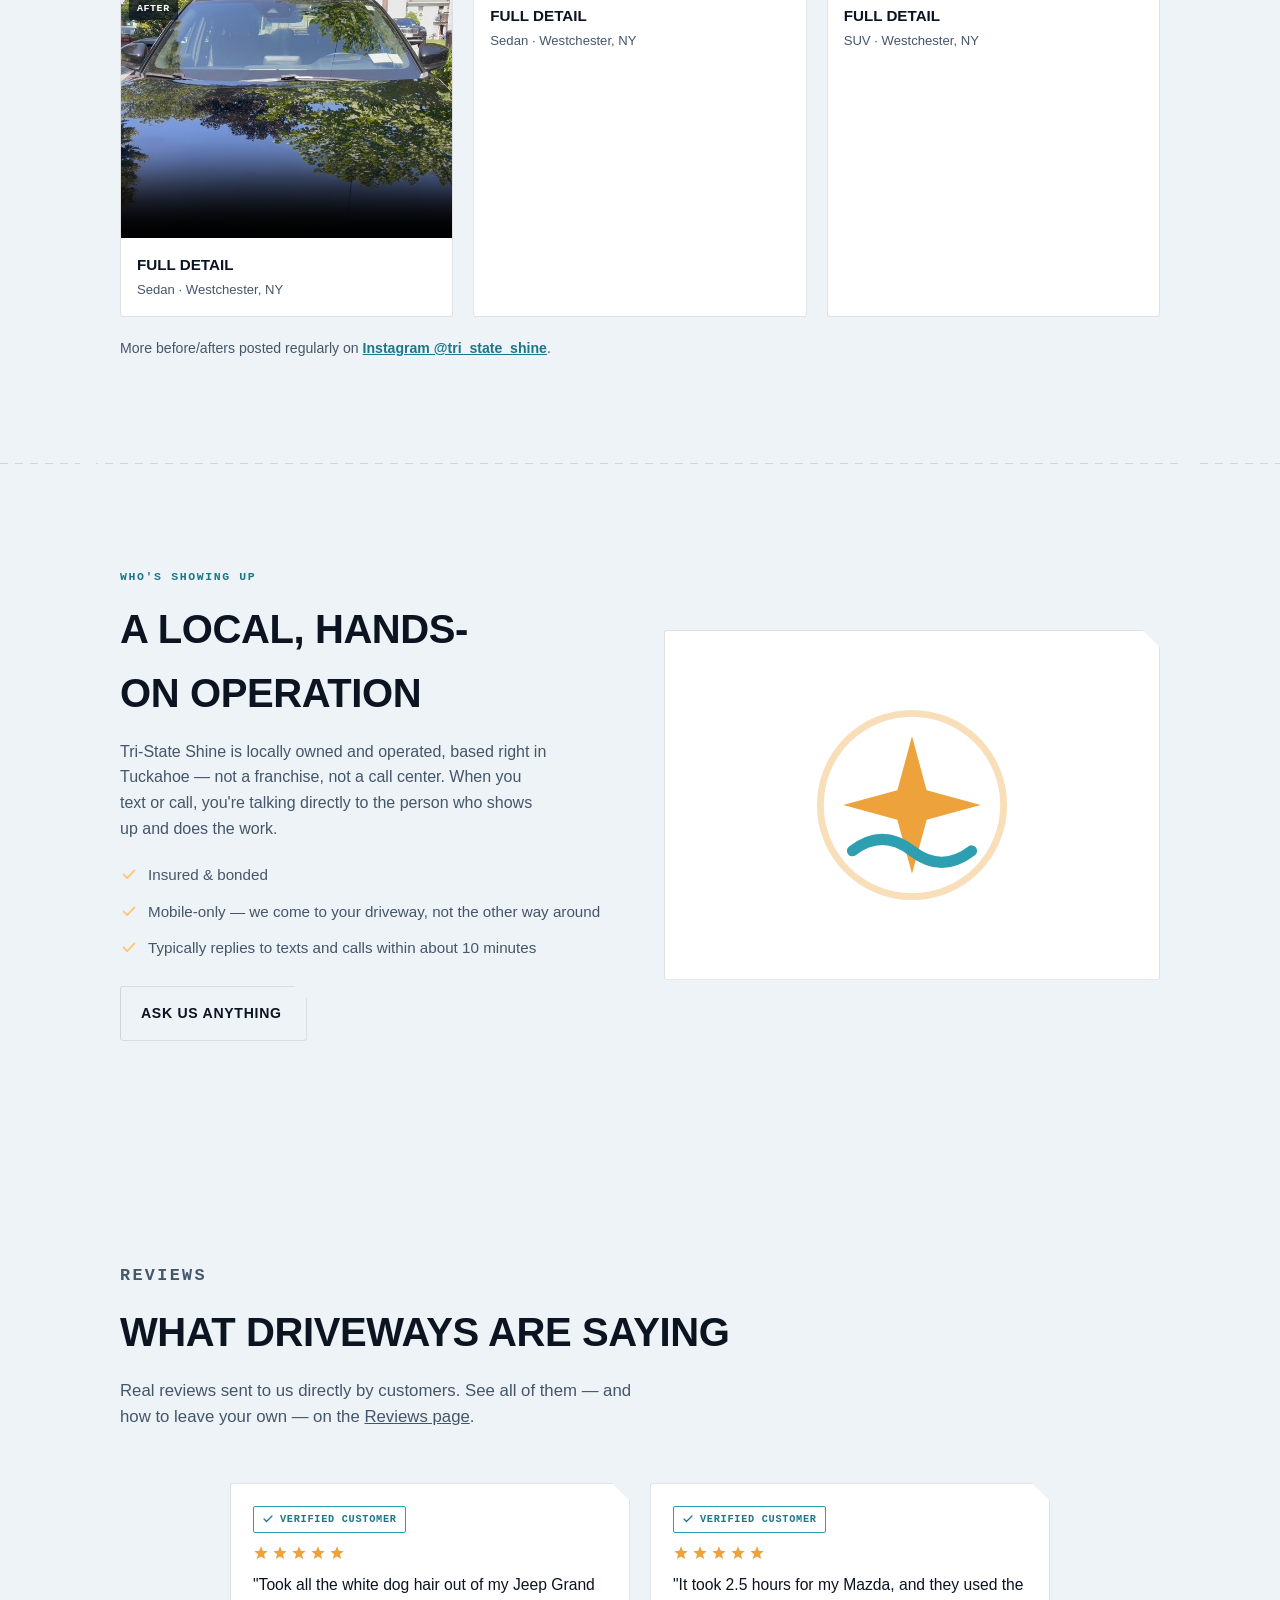
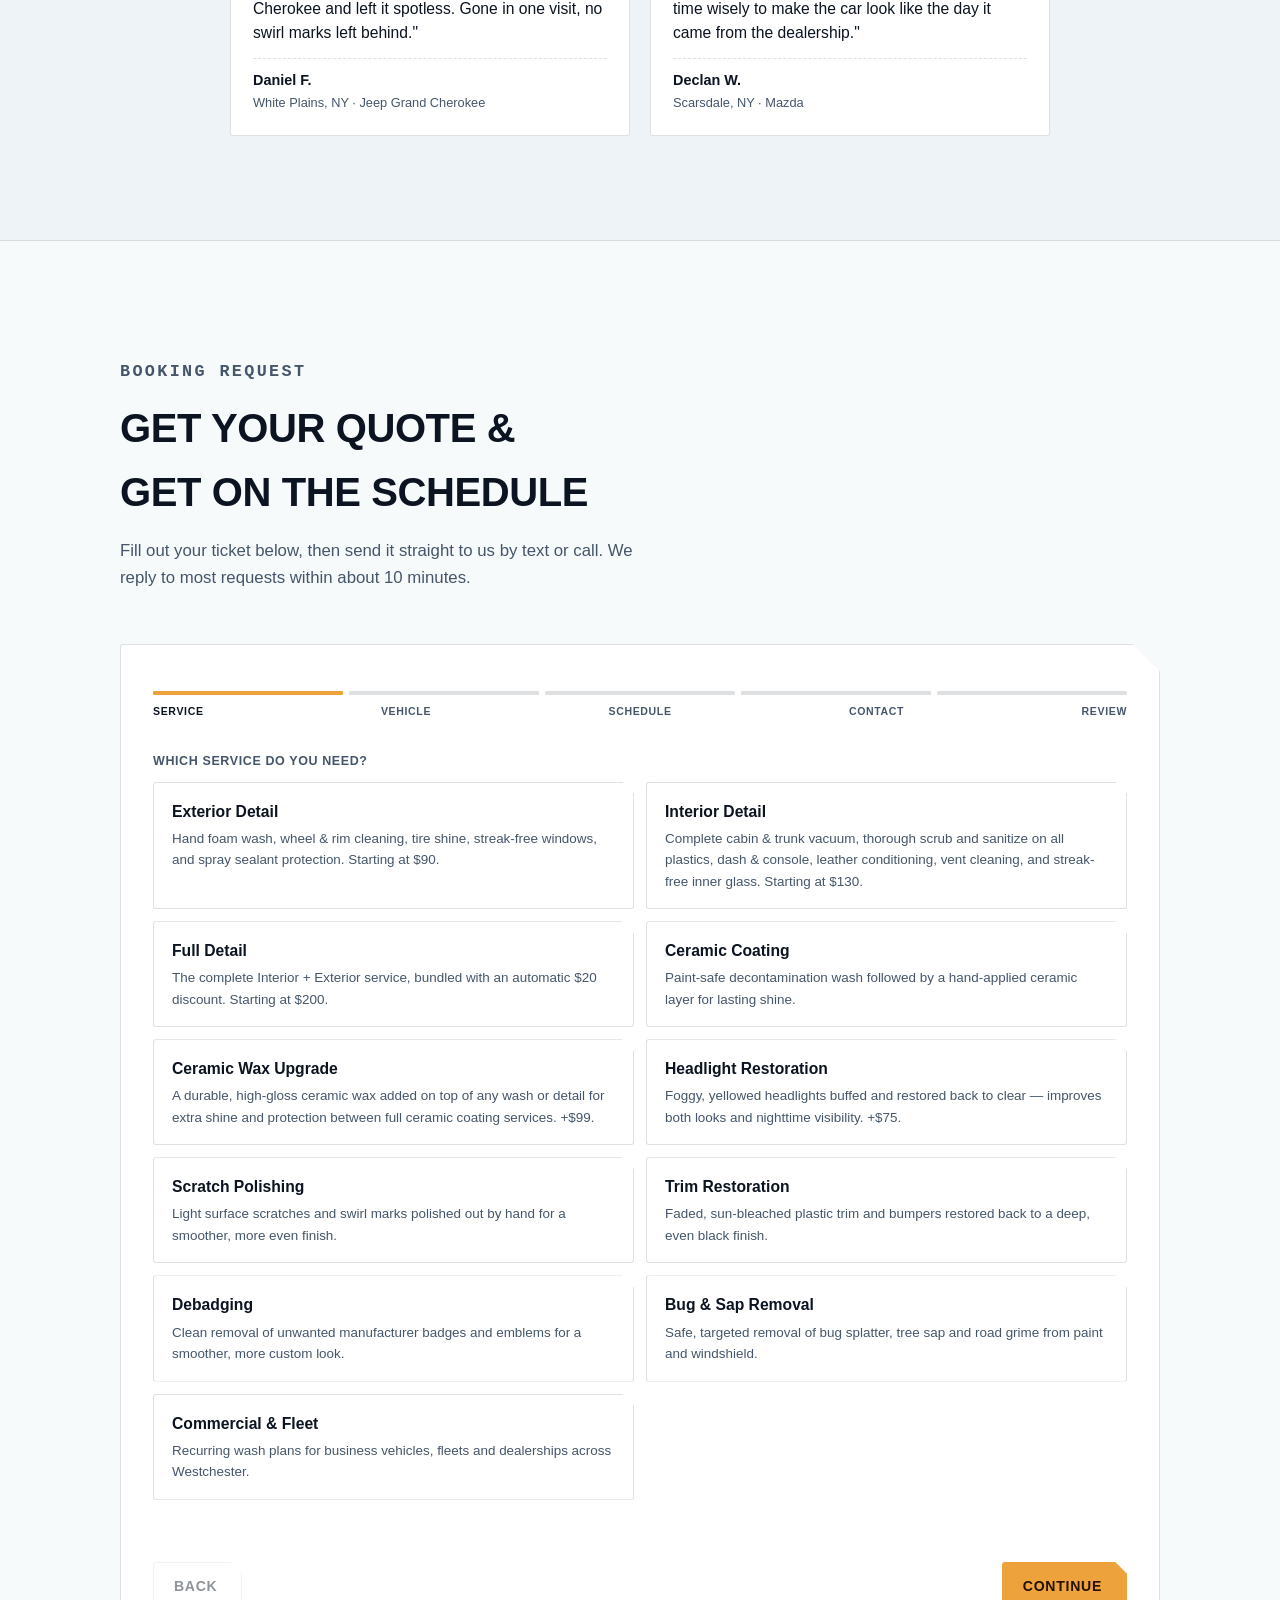
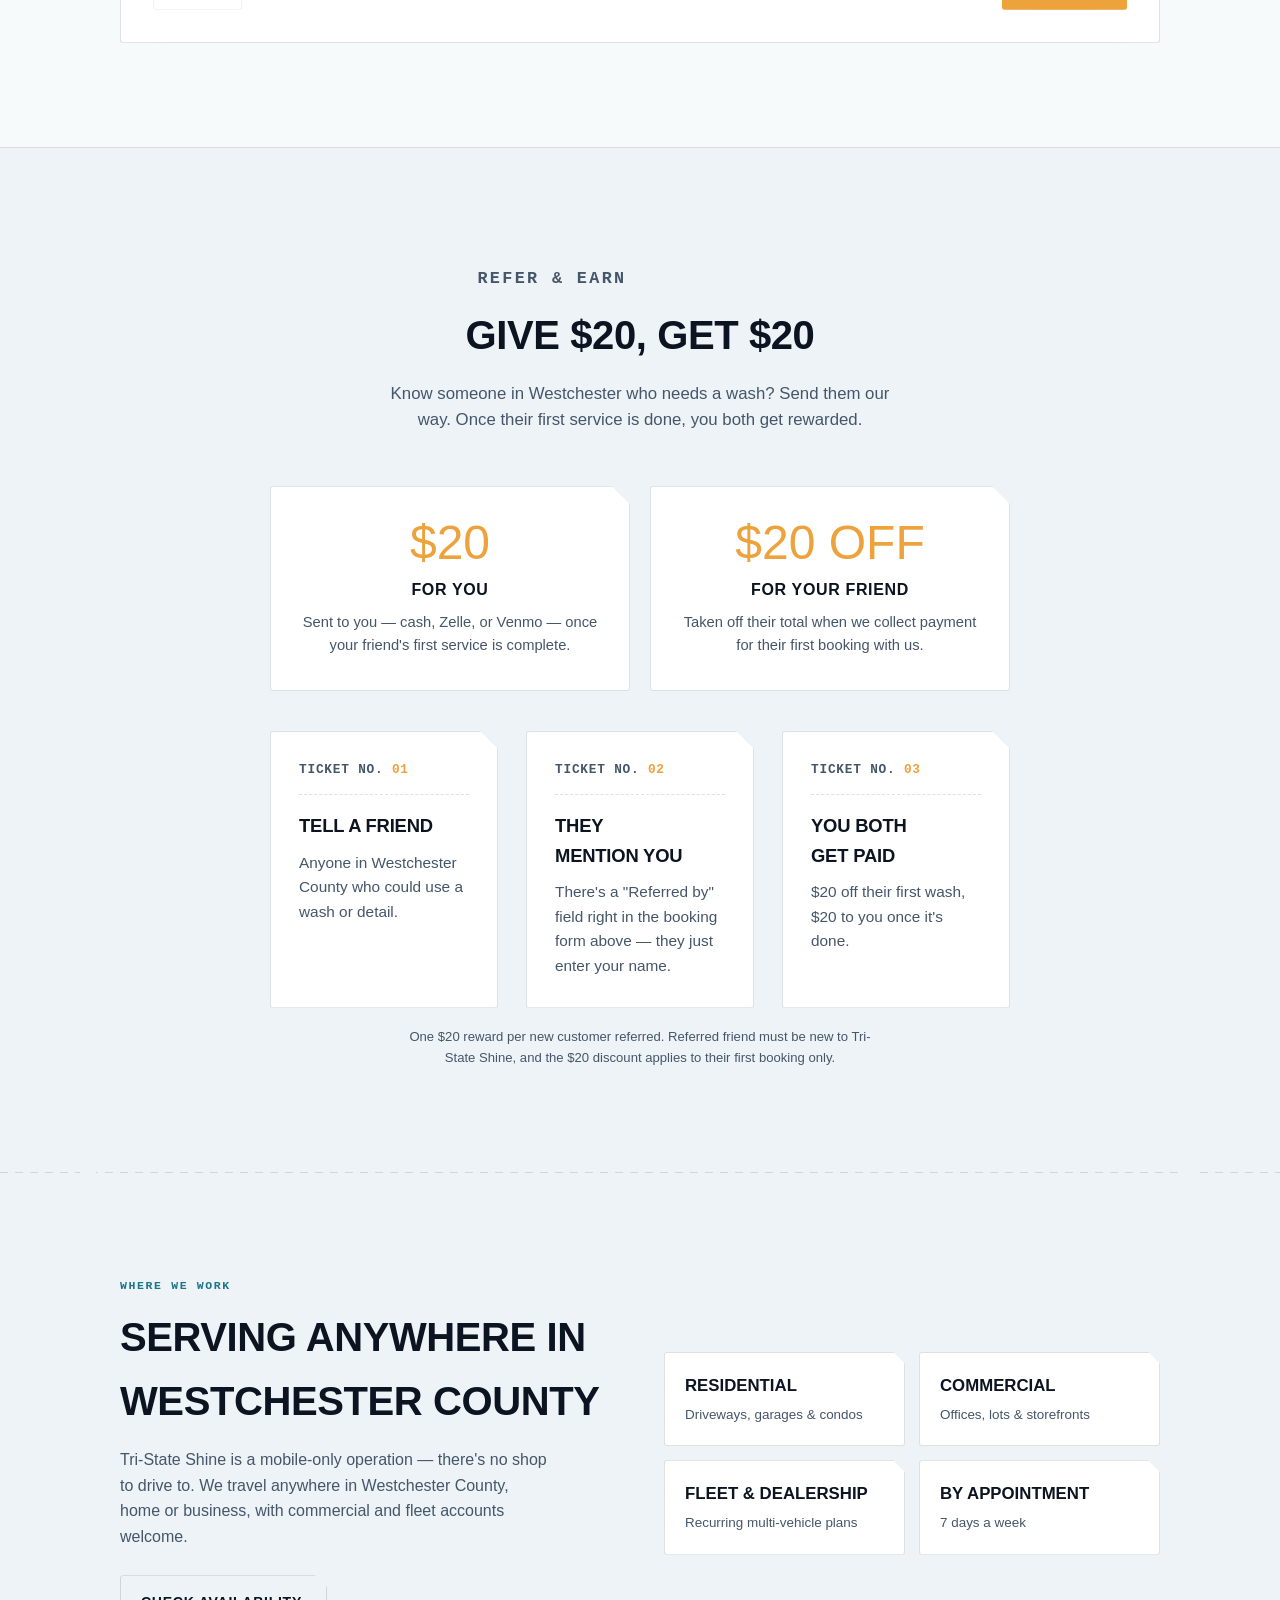
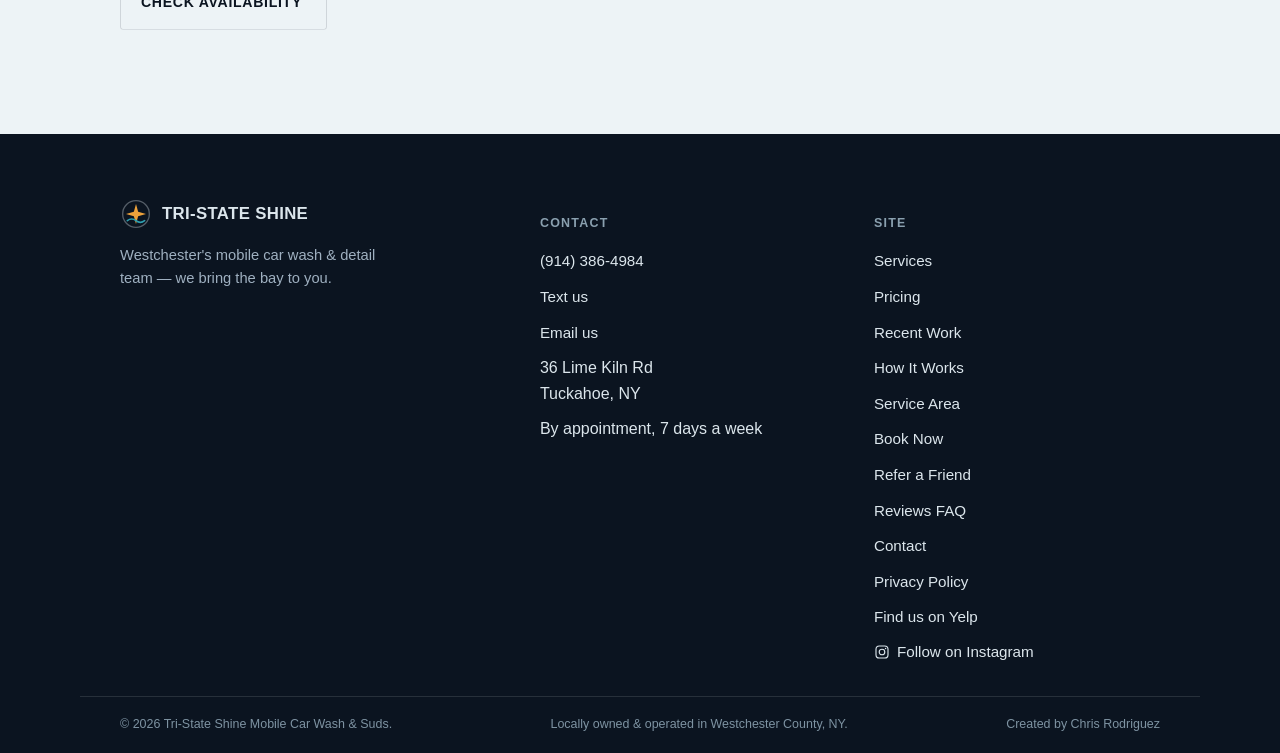
==== commit 08a27e51: "Raise pricing ~8-13% across the board Applied a consistent, reasonable increase to every tier rather" ====
--- a/index.html
+++ b/index.html
@@ -49,7 +49,7 @@
     "latitude": 40.9504,
     "longitude": -73.8274
   },
-  "priceRange": "$80-$280",
+  "priceRange": "$90-$300",
   "areaServed": {
     "@type": "AdministrativeArea",
     "name": "Westchester County, NY"
@@ -221,21 +221,21 @@
           <tbody>
             <tr>
               <th scope="row">Coupe / 2-Door</th>
-              <td>$80</td>
-              <td>$120</td>
-              <td><strong>$180</strong> <span class="reg-price">Reg. $200</span></td>
+              <td>$90</td>
+              <td>$130</td>
+              <td><strong>$200</strong> <span class="reg-price">Reg. $220</span></td>
             </tr>
             <tr>
               <th scope="row">Midsize Sedan</th>
-              <td>$100</td>
-              <td>$140</td>
-              <td><strong>$220</strong> <span class="reg-price">Reg. $240</span></td>
+              <td>$110</td>
+              <td>$150</td>
+              <td><strong>$240</strong> <span class="reg-price">Reg. $260</span></td>
             </tr>
             <tr>
               <th scope="row">SUV / Crossover</th>
-              <td>$120</td>
-              <td>$160</td>
-              <td><strong>$260</strong> <span class="reg-price">Reg. $280</span></td>
+              <td>$130</td>
+              <td>$170</td>
+              <td><strong>$280</strong> <span class="reg-price">Reg. $300</span></td>
             </tr>
           </tbody>
         </table>
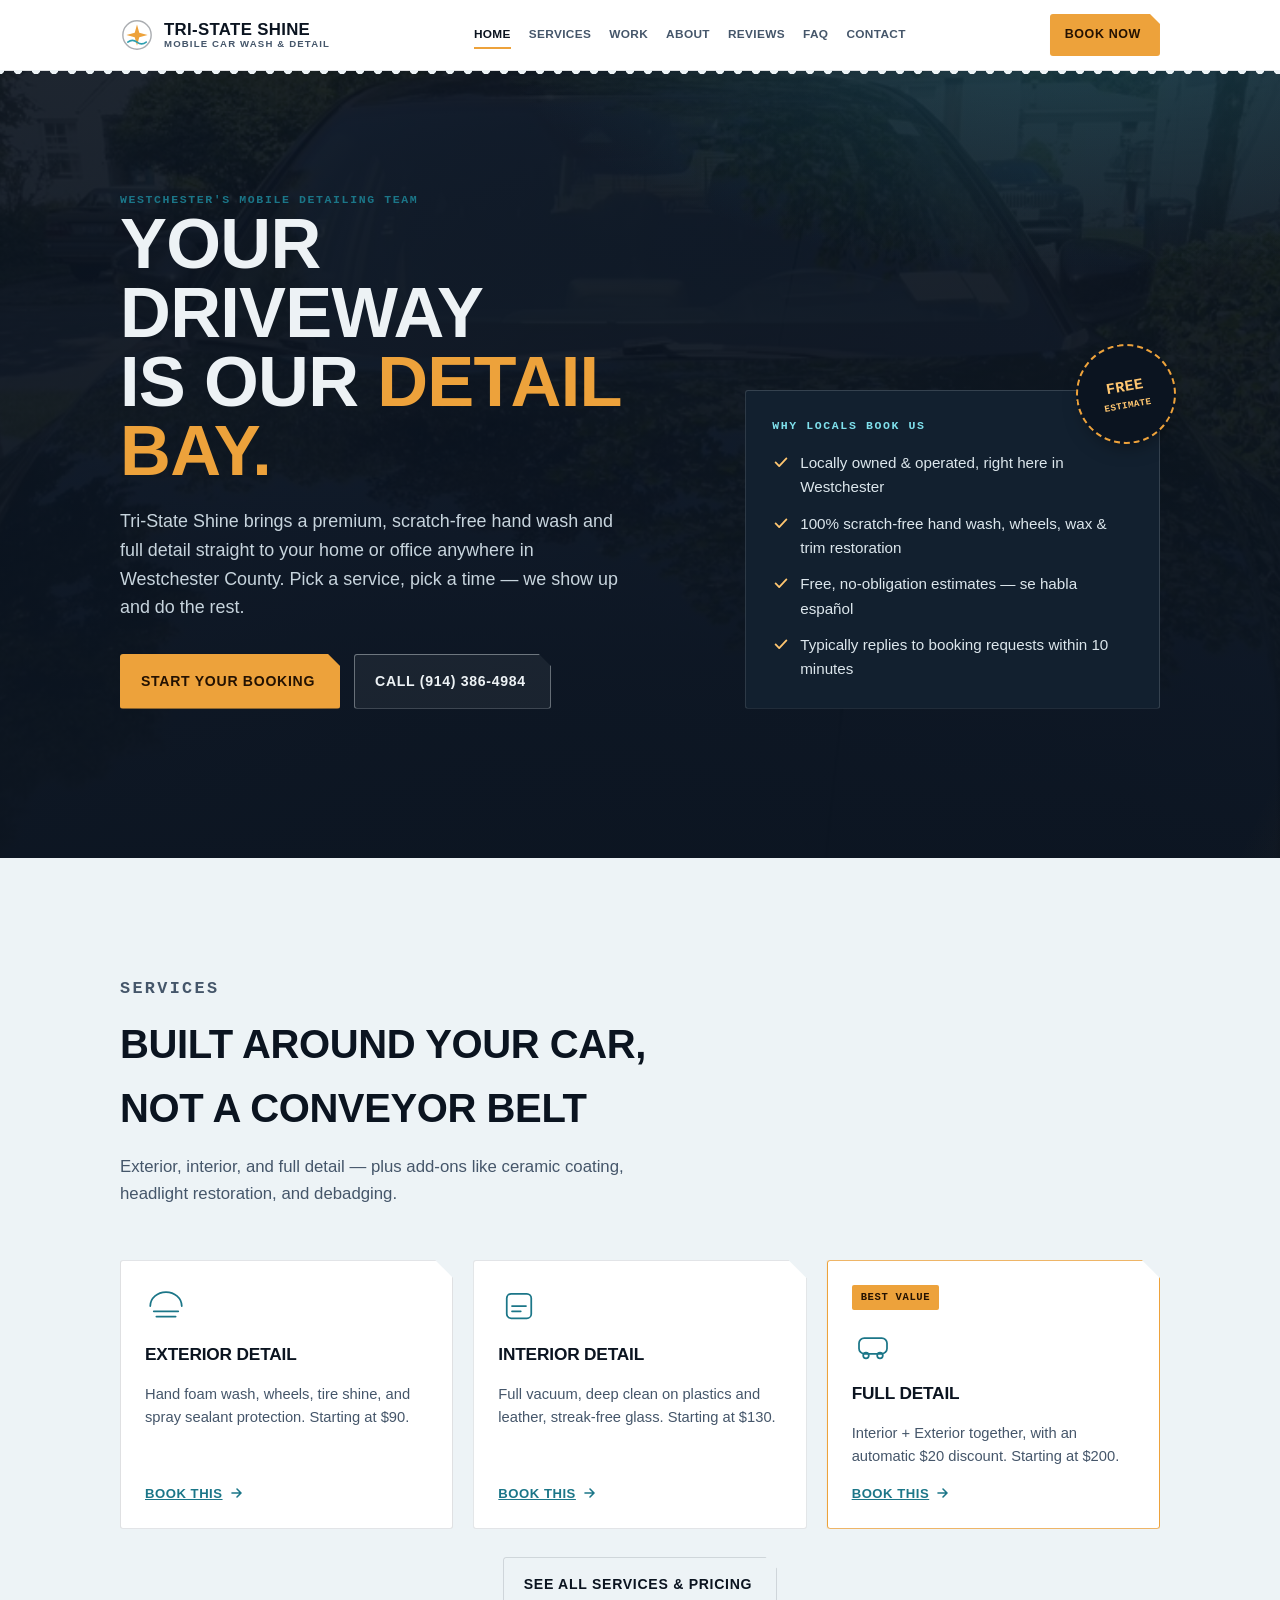
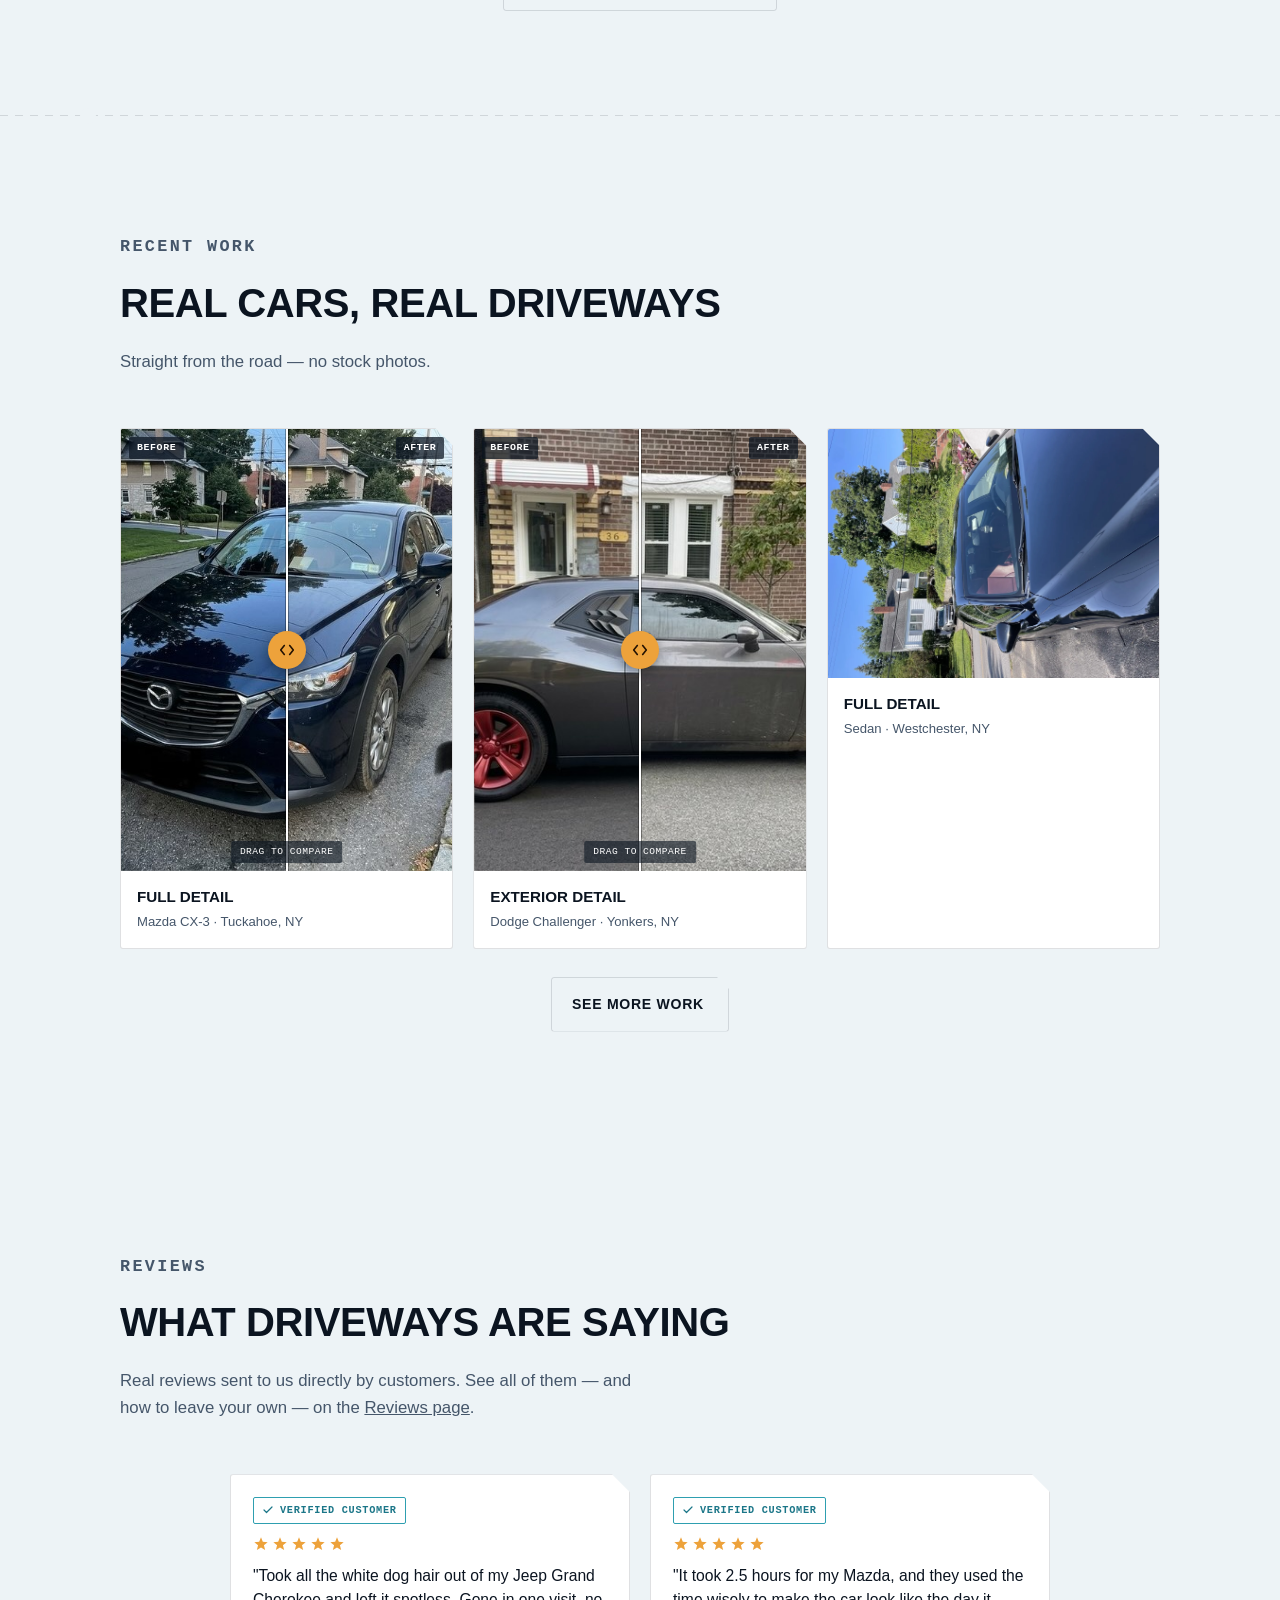
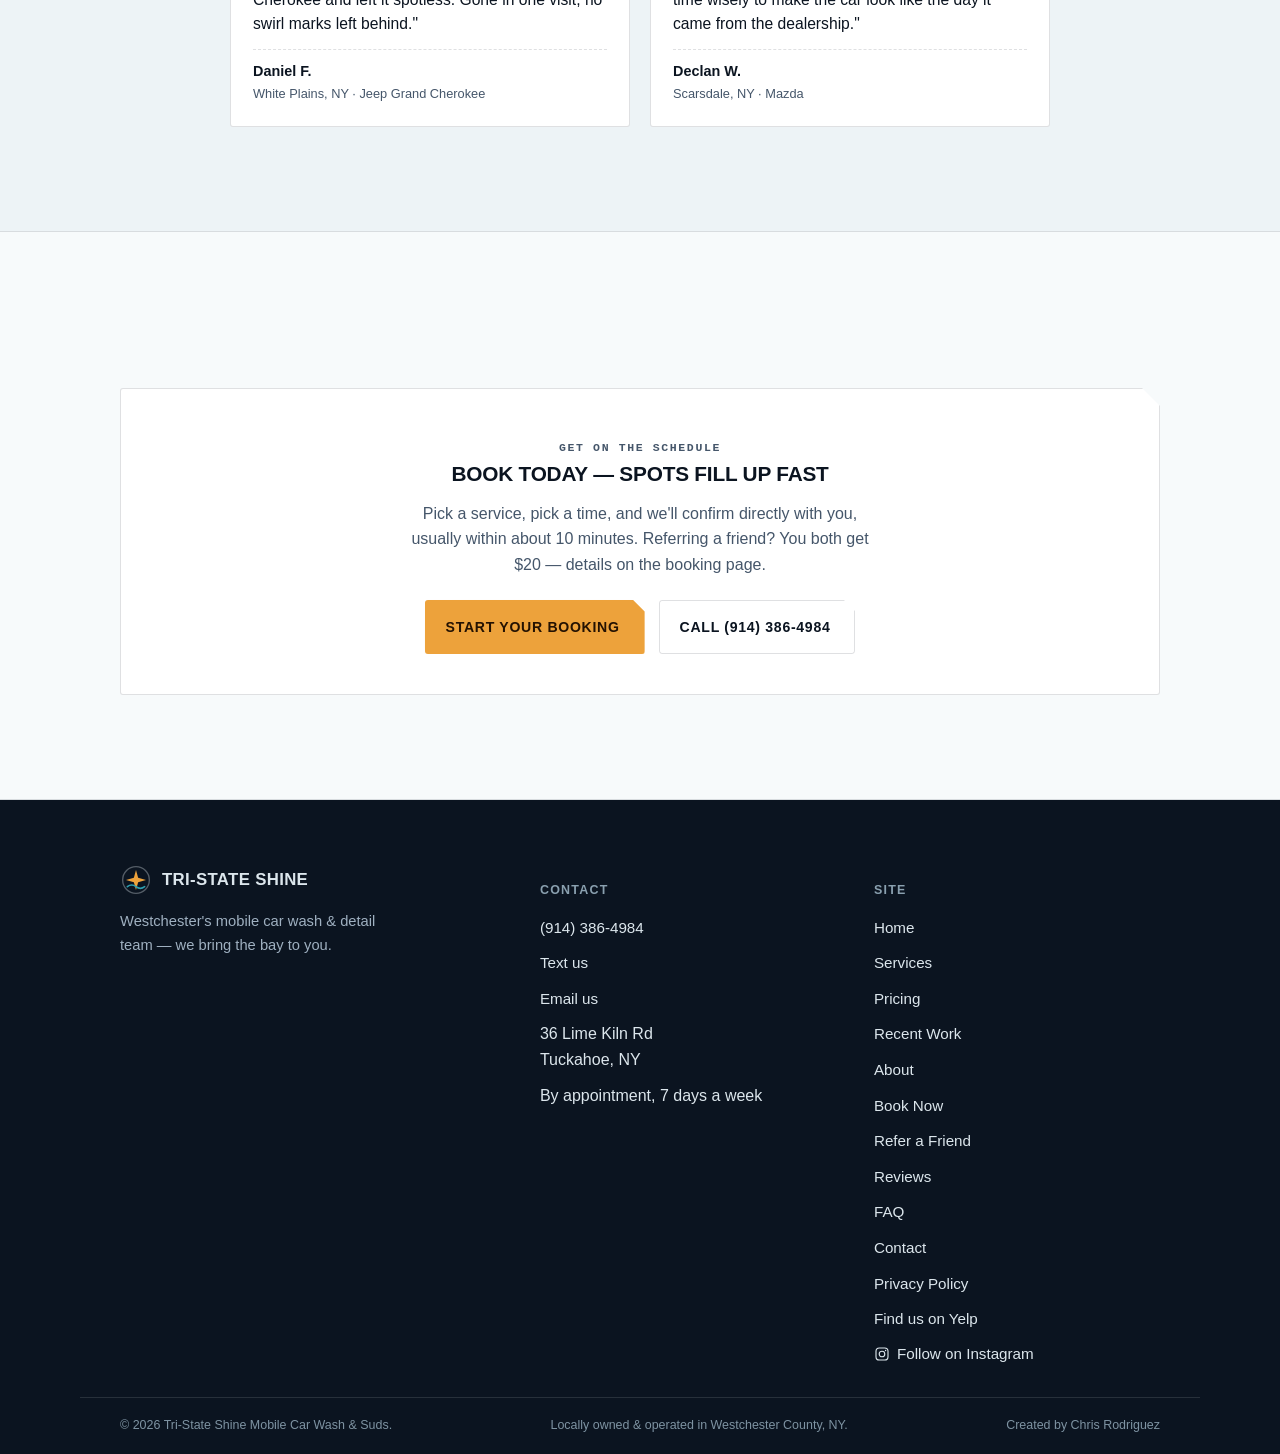
==== commit dca1a4b0: "Split into a real multi-page site, add booking upsell, urgency copy Site restructure (was one long s" ====
--- a/index.html
+++ b/index.html
@@ -44,16 +44,9 @@
     "addressRegion": "NY",
     "addressCountry": "US"
   },
-  "geo": {
-    "@type": "GeoCoordinates",
-    "latitude": 40.9504,
-    "longitude": -73.8274
-  },
+  "geo": { "@type": "GeoCoordinates", "latitude": 40.9504, "longitude": -73.8274 },
   "priceRange": "$90-$300",
-  "areaServed": {
-    "@type": "AdministrativeArea",
-    "name": "Westchester County, NY"
-  },
+  "areaServed": { "@type": "AdministrativeArea", "name": "Westchester County, NY" },
   "openingHoursSpecification": {
     "@type": "OpeningHoursSpecification",
     "dayOfWeek": ["Monday", "Tuesday", "Wednesday", "Thursday", "Friday", "Saturday", "Sunday"],
@@ -73,7 +66,7 @@
   <!-- NAV -->
   <header class="nav">
     <div class="nav-inner">
-      <a class="brand" href="#top">
+      <a class="brand" href="index.html">
         <svg viewBox="0 0 48 48" fill="none" aria-hidden="true">
           <circle cx="24" cy="24" r="20" stroke="currentColor" stroke-width="2" opacity="0.35"/>
           <path d="M24 9 L27.2 20.8 L39 24 L27.2 27.2 L24 39 L20.8 27.2 L9 24 L20.8 20.8 Z" fill="var(--shine)"/>
@@ -82,30 +75,28 @@
         <span class="brand-word">Tri-State Shine<small>Mobile Car Wash &amp; Detail</small></span>
       </a>
       <nav class="nav-links" aria-label="Primary">
-        <a href="#services">Services</a>
-        <a href="#pricing">Pricing</a>
-        <a href="#work">Work</a>
-        <a href="#how">Process</a>
-        <a href="#area">Areas</a>
+        <a href="index.html" aria-current="page">Home</a>
+        <a href="services.html">Services</a>
+        <a href="work.html">Work</a>
+        <a href="about.html">About</a>
         <a href="reviews.html">Reviews</a>
         <a href="faq.html">FAQ</a>
         <a href="contact.html">Contact</a>
       </nav>
-      <a class="btn btn-primary btn-sm" href="#booking" id="navBookBtn" data-track="book_click">Book Now</a>
+      <a class="btn btn-primary btn-sm" href="book.html" data-track="book_click">Book Now</a>
       <button class="nav-toggle" id="navToggle" aria-expanded="false" aria-controls="navMobile" aria-label="Toggle menu">
         <svg width="20" height="20" viewBox="0 0 20 20" fill="none"><path d="M2 5h16M2 10h16M2 15h16" stroke="currentColor" stroke-width="1.6" stroke-linecap="round"/></svg>
       </button>
     </div>
     <nav class="nav-mobile" id="navMobile" aria-label="Mobile">
-      <a href="#services">Services</a>
-      <a href="#pricing">Pricing</a>
-      <a href="#work">Recent Work</a>
-      <a href="#how">How It Works</a>
-      <a href="#area">Service Area</a>
+      <a href="index.html" aria-current="page">Home</a>
+      <a href="services.html">Services</a>
+      <a href="work.html">Work</a>
+      <a href="about.html">About</a>
       <a href="reviews.html">Reviews</a>
-        <a href="faq.html">FAQ</a>
+      <a href="faq.html">FAQ</a>
       <a href="contact.html">Contact</a>
-      <a href="#booking" data-track="book_click">Book Now</a>
+      <a href="book.html" data-track="book_click">Book Now</a>
     </nav>
   </header>
 
@@ -120,7 +111,7 @@
           <h1>Your driveway<br>is our <em>detail bay.</em></h1>
           <p class="hero-sub">Tri-State Shine brings a premium, scratch-free hand wash and full detail straight to your home or office anywhere in Westchester County. Pick a service, pick a time — we show up and do the rest.</p>
           <div class="hero-actions">
-            <a class="btn btn-primary" href="#booking" id="heroBookBtn" data-track="book_click">Start Your Booking</a>
+            <a class="btn btn-primary" href="book.html" id="heroBookBtn" data-track="book_click">Start Your Booking</a>
             <a class="btn btn-ghost" href="tel:+19143864984">Call (914) 386-4984</a>
           </div>
         </div>
@@ -149,102 +140,44 @@
     </div>
   </section>
 
-  <!-- HOW IT WORKS -->
-  <section class="section" id="how">
-    <div class="tss-container">
-      <div class="section-head">
-        <p class="eyebrow">The Process</p>
-        <h2>Booked in three steps</h2>
-        <p>No waiting in line, no driving to a shop. Build your booking below and we'll confirm the details directly with you.</p>
-      </div>
-      <div class="steps3">
-        <div class="step3-card">
-          <div class="step3-num">01</div>
-          <h3>Pick your service</h3>
-          <p>Tell us about your vehicle and choose a wash, detail, or coating package.</p>
-        </div>
-        <div class="step3-card">
-          <div class="step3-num">02</div>
-          <h3>Choose day &amp; place</h3>
-          <p>Give us a date, a time window, and where to meet you — home, office, anywhere in our service area.</p>
-        </div>
-        <div class="step3-card">
-          <div class="step3-num">03</div>
-          <h3>We make it shine</h3>
-          <p>Our team shows up with everything needed and details your vehicle right where it's parked.</p>
-        </div>
-      </div>
-    </div>
-  </section>
-
-  <div class="divider" role="separator"></div>
-
-  <!-- SERVICES -->
+  <!-- SERVICES TEASER -->
   <section class="section" id="services">
     <div class="tss-container">
       <div class="section-head">
         <p class="eyebrow">Services</p>
         <h2>Built around your car, not a conveyor belt</h2>
-        <p>Exterior, interior, and full detail are priced up front below. Everything else on this page pairs with any of them as an add-on — custom-quoted, just ask.</p>
-      </div>
-      <div class="svc-grid" id="svcGrid">
-        <!-- the big three, injected by JS -->
-      </div>
-      <div class="addon-head">
-        <h3>Add-Ons</h3>
-        <p>Pair any of these with a wash or detail above.</p>
-      </div>
-      <div class="addon-grid" id="addonGrid">
-        <!-- add-on cards injected by JS -->
-      </div>
-    </div>
-  </section>
-
-  <!-- PRICING -->
-  <section class="section" id="pricing">
-    <div class="tss-container">
-      <div class="section-head">
-        <p class="eyebrow">Pricing</p>
-        <h2>What it costs, by vehicle size</h2>
-        <p>Full Detail bundles Interior + Exterior for an automatic $20 off. 3-row SUVs and large trucks run $20&ndash;$30 over SUV/Crossover pricing for the extra surface area — text us your make &amp; model and we'll confirm before we show up.</p>
-      </div>
-      <div class="price-table-wrap">
-        <table class="price-table">
-          <thead>
-            <tr>
-              <th scope="col">Vehicle Type</th>
-              <th scope="col">Exterior Detail</th>
-              <th scope="col">Interior Detail</th>
-              <th scope="col">Full Detail <span class="save-badge">Save $20</span></th>
-            </tr>
-          </thead>
-          <tbody>
-            <tr>
-              <th scope="row">Coupe / 2-Door</th>
-              <td>$90</td>
-              <td>$130</td>
-              <td><strong>$200</strong> <span class="reg-price">Reg. $220</span></td>
-            </tr>
-            <tr>
-              <th scope="row">Midsize Sedan</th>
-              <td>$110</td>
-              <td>$150</td>
-              <td><strong>$240</strong> <span class="reg-price">Reg. $260</span></td>
-            </tr>
-            <tr>
-              <th scope="row">SUV / Crossover</th>
-              <td>$130</td>
-              <td>$170</td>
-              <td><strong>$280</strong> <span class="reg-price">Reg. $300</span></td>
-            </tr>
-          </tbody>
-        </table>
-      </div>
-      <p class="price-note">Truck, van, oversized, and commercial/fleet vehicles are custom-quoted based on size — <a href="#booking">start a booking</a> and we'll confirm pricing with you directly.</p>
-    </div>
-  </section>
-
-  <!-- RECENT WORK -->
+        <p>Exterior, interior, and full detail — plus add-ons like ceramic coating, headlight restoration, and debadging.</p>
+      </div>
+      <div class="svc-grid">
+        <div class="svc-card">
+          <svg class="svc-icon" viewBox="0 0 48 48" fill="none"><path d="M6 24c0-9 8-16 18-16s18 7 18 16" stroke="currentColor" stroke-width="2" fill="none" stroke-linecap="round"/><path d="M10 30h28M13 36h22" stroke="currentColor" stroke-width="2" stroke-linecap="round"/></svg>
+          <h3>Exterior Detail</h3>
+          <p>Hand foam wash, wheels, tire shine, and spray sealant protection. Starting at $90.</p>
+          <a class="svc-book" href="book.html?service=express" data-track="book_click">Book this <svg width="14" height="14" viewBox="0 0 14 14" fill="none"><path d="M3 7h8M8 3l4 4-4 4" stroke="currentColor" stroke-width="1.6" stroke-linecap="round" stroke-linejoin="round"/></svg></a>
+        </div>
+        <div class="svc-card">
+          <svg class="svc-icon" viewBox="0 0 48 48" fill="none"><rect x="10" y="10" width="28" height="28" rx="5" stroke="currentColor" stroke-width="2" fill="none"/><path d="M16 24h16M16 30h10" stroke="currentColor" stroke-width="2" stroke-linecap="round"/></svg>
+          <h3>Interior Detail</h3>
+          <p>Full vacuum, deep clean on plastics and leather, streak-free glass. Starting at $130.</p>
+          <a class="svc-book" href="book.html?service=interior" data-track="book_click">Book this <svg width="14" height="14" viewBox="0 0 14 14" fill="none"><path d="M3 7h8M8 3l4 4-4 4" stroke="currentColor" stroke-width="1.6" stroke-linecap="round" stroke-linejoin="round"/></svg></a>
+        </div>
+        <div class="svc-card svc-card-featured">
+          <span class="svc-badge">Best Value</span>
+          <svg class="svc-icon" viewBox="0 0 48 48" fill="none"><rect x="8" y="16" width="32" height="18" rx="6" stroke="currentColor" stroke-width="2" fill="none"/><circle cx="16" cy="36" r="3.2" stroke="currentColor" stroke-width="2" fill="none"/><circle cx="32" cy="36" r="3.2" stroke="currentColor" stroke-width="2" fill="none"/></svg>
+          <h3>Full Detail</h3>
+          <p>Interior + Exterior together, with an automatic $20 discount. Starting at $200.</p>
+          <a class="svc-book" href="book.html?service=full" data-track="book_click">Book this <svg width="14" height="14" viewBox="0 0 14 14" fill="none"><path d="M3 7h8M8 3l4 4-4 4" stroke="currentColor" stroke-width="1.6" stroke-linecap="round" stroke-linejoin="round"/></svg></a>
+        </div>
+      </div>
+      <div class="hero-actions" style="margin-top:28px;justify-content:center;">
+        <a class="btn btn-outline" href="services.html">See All Services &amp; Pricing</a>
+      </div>
+    </div>
+  </section>
+
+  <div class="divider" role="separator"></div>
+
+  <!-- WORK TEASER -->
   <section class="section" id="work">
     <div class="tss-container">
       <div class="section-head">
@@ -266,17 +199,6 @@
         </figure>
         <figure class="work-card">
           <div class="ba-slider">
-            <img class="ba-before" src="images/work-11-mazda-wheel-before.jpg" alt="Mazda CX-3 wheel caked in mud and brake dust before detail" loading="lazy" width="448" height="671">
-            <span class="ba-after-wrap"><img class="ba-after" src="images/work-12-mazda-wheel-after.jpg" alt="Same Mazda CX-3 wheel after detail, cleaned to a bright shine" loading="lazy" width="448" height="671"></span>
-            <span class="ba-handle"><span class="ba-handle-grip"><svg viewBox="0 0 20 20" fill="none"><path d="M7 5 3 10l4 5M13 5l4 5-4 5" stroke="currentColor" stroke-width="1.8" stroke-linecap="round" stroke-linejoin="round"/></svg></span></span>
-            <span class="ba-tag ba-tag-before">Before</span>
-            <span class="ba-tag ba-tag-after">After</span>
-            <span class="ba-hint">Drag to compare</span>
-          </div>
-          <figcaption><strong>Wheel &amp; Rim Detail</strong><span>Mazda CX-3 &middot; Tuckahoe, NY</span></figcaption>
-        </figure>
-        <figure class="work-card">
-          <div class="ba-slider">
             <img class="ba-before" src="images/work-03-wheel-before-after.jpg" alt="Dodge Challenger covered in dust and grime before exterior detail" loading="lazy" width="761" height="484">
             <span class="ba-after-wrap"><img class="ba-after" src="images/work-04-wheel-before-after-2.jpg" alt="Same Dodge Challenger after exterior detail, paint and red wheels restored to a deep shine" loading="lazy" width="761" height="484"></span>
             <span class="ba-handle"><span class="ba-handle-grip"><svg viewBox="0 0 20 20" fill="none"><path d="M7 5 3 10l4 5M13 5l4 5-4 5" stroke="currentColor" stroke-width="1.8" stroke-linecap="round" stroke-linejoin="round"/></svg></span></span>
@@ -285,13 +207,6 @@
             <span class="ba-hint">Drag to compare</span>
           </div>
           <figcaption><strong>Exterior Detail</strong><span>Dodge Challenger &middot; Yonkers, NY</span></figcaption>
-        </figure>
-        <figure class="work-card work-card-video-pair">
-          <span class="work-video-stack">
-            <span class="work-split-half"><span class="work-split-tag">Before</span><video src="videos/work-before-wheel.mp4" poster="images/work-07-video-before-poster.jpg" controls playsinline preload="none"></video></span>
-            <span class="work-split-half"><span class="work-split-tag">After</span><video src="videos/work-after-hood.mp4" poster="images/work-08-video-after-poster.jpg" controls playsinline preload="none"></video></span>
-          </span>
-          <figcaption><strong>Full Detail</strong><span>Sedan &middot; Westchester, NY</span></figcaption>
         </figure>
         <figure class="work-card">
           <picture>
@@ -300,42 +215,9 @@
           </picture>
           <figcaption><strong>Full Detail</strong><span>Sedan &middot; Westchester, NY</span></figcaption>
         </figure>
-        <figure class="work-card">
-          <picture>
-            <source srcset="images/work-06-suv-hood-gloss-b.webp" type="image/webp">
-            <img src="images/work-06-suv-hood-gloss-b.jpg" alt="Glossy black SUV hood and windshield after full detail, deep reflective shine" loading="lazy" width="1400" height="1050">
-          </picture>
-          <figcaption><strong>Full Detail</strong><span>SUV &middot; Westchester, NY</span></figcaption>
-        </figure>
-      </div>
-      <p class="work-note">More before/afters posted regularly on <a href="https://www.instagram.com/tri_state_shine/" target="_blank" rel="noopener">Instagram @tri_state_shine</a>.</p>
-    </div>
-  </section>
-
-  <div class="divider" role="separator"></div>
-
-  <!-- ABOUT -->
-  <section class="section" id="about">
-    <div class="tss-container area-wrap">
-      <div>
-        <p class="eyebrow">Who's Showing Up</p>
-        <h2 style="font-size:clamp(1.7rem,3.3vw,2.5rem);text-transform:uppercase;margin-top:10px;">A local, hands-on operation</h2>
-        <p style="color:var(--text-soft);margin-top:14px;max-width:48ch;">Tri-State Shine is locally owned and operated, based right in Tuckahoe — not a franchise, not a call center. When you text or call, you're talking directly to the person who shows up and does the work.</p>
-        <ul class="check-list" style="margin-top:22px;">
-          <li><svg viewBox="0 0 20 20" fill="none"><path d="M4 10.5 8 14.5 16 6" stroke="currentColor" stroke-width="2" stroke-linecap="round" stroke-linejoin="round"/></svg>Insured &amp; bonded</li>
-          <li><svg viewBox="0 0 20 20" fill="none"><path d="M4 10.5 8 14.5 16 6" stroke="currentColor" stroke-width="2" stroke-linecap="round" stroke-linejoin="round"/></svg>Mobile-only — we come to your driveway, not the other way around</li>
-          <li><svg viewBox="0 0 20 20" fill="none"><path d="M4 10.5 8 14.5 16 6" stroke="currentColor" stroke-width="2" stroke-linecap="round" stroke-linejoin="round"/></svg>Typically replies to texts and calls within about 10 minutes</li>
-        </ul>
-        <div class="hero-actions" style="margin-top:26px;">
-          <a class="btn btn-outline" href="contact.html">Ask Us Anything</a>
-        </div>
-      </div>
-      <div class="about-mark" aria-hidden="true">
-        <svg viewBox="0 0 48 48" fill="none">
-          <circle cx="24" cy="24" r="20" stroke="var(--shine)" stroke-width="1.5" opacity="0.35"/>
-          <path d="M24 9 L27.2 20.8 L39 24 L27.2 27.2 L24 39 L20.8 27.2 L9 24 L20.8 20.8 Z" fill="var(--shine)"/>
-          <path d="M11 34 Q17.5 29 24 34 T37 34" stroke="var(--aqua)" stroke-width="2.4" fill="none" stroke-linecap="round"/>
-        </svg>
+      </div>
+      <div class="hero-actions" style="margin-top:28px;justify-content:center;">
+        <a class="btn btn-outline" href="work.html">See More Work</a>
       </div>
     </div>
   </section>
@@ -383,198 +265,17 @@
     </div>
   </section>
 
-  <!-- BOOKING -->
-  <section class="section booking-section" id="booking">
+  <!-- FINAL CTA -->
+  <section class="section booking-section">
     <div class="tss-container">
-      <div class="section-head">
-        <p class="eyebrow">Booking Request</p>
-        <h2>Get your quote &amp; get on the schedule</h2>
-        <p>Fill out your ticket below, then send it straight to us by text or call. We reply to most requests within about 10 minutes.</p>
-      </div>
-
-      <form class="ticket" id="bookingForm" novalidate>
-        <div class="ticket-head">
-          <div class="progress" id="progressBar">
-            <div class="progress-seg active" data-seg="1"></div>
-            <div class="progress-seg" data-seg="2"></div>
-            <div class="progress-seg" data-seg="3"></div>
-            <div class="progress-seg" data-seg="4"></div>
-            <div class="progress-seg" data-seg="5"></div>
-          </div>
-          <div class="step-labels">
-            <span data-label="1">Service</span>
-            <span data-label="2">Vehicle</span>
-            <span data-label="3">Schedule</span>
-            <span data-label="4">Contact</span>
-            <span data-label="5">Review</span>
-          </div>
-        </div>
-
-        <div class="ticket-body">
-
-          <!-- STEP 1: SERVICE -->
-          <div class="step-panel active" data-step="1">
-            <span class="field-label">Which service do you need?</span>
-            <div class="option-grid" id="serviceOptions"></div>
-          </div>
-
-          <!-- STEP 2: VEHICLE -->
-          <div class="step-panel" data-step="2">
-            <span class="field-label">What are we detailing?</span>
-            <div class="option-grid" id="vehicleOptions">
-              <label class="option-card"><input type="radio" name="vehicleType" value="Sedan / Coupe"><strong>Sedan / Coupe</strong><span>Standard passenger car</span></label>
-              <label class="option-card"><input type="radio" name="vehicleType" value="SUV / Crossover"><strong>SUV / Crossover</strong><span>Mid-size to full-size</span></label>
-              <label class="option-card"><input type="radio" name="vehicleType" value="Truck / Van"><strong>Truck / Van</strong><span>Pickup, minivan, cargo van</span></label>
-              <label class="option-card"><input type="radio" name="vehicleType" value="Oversized / Commercial"><strong>Oversized / Commercial</strong><span>Fleet vehicle or larger</span></label>
-            </div>
-            <div class="field" id="vehicleTypeErrorField" style="display:none;"><p class="error-text" style="display:block;">Please select a vehicle type.</p></div>
-            <div class="field">
-              <label class="field-label" for="vehicleDesc">Year, make &amp; model</label>
-              <input type="text" id="vehicleDesc" placeholder="e.g. 2021 Mazda CX-3">
-              <p class="hint">Optional, but it helps us bring the right supplies.</p>
-            </div>
-          </div>
-
-          <!-- STEP 3: SCHEDULE -->
-          <div class="step-panel" data-step="3">
-            <div class="field">
-              <label class="field-label" for="address">Service address</label>
-              <input type="text" id="address" placeholder="Street address, anywhere in Westchester County">
-              <p class="hint" id="addressHint">Where should we meet you? We come to your home or office.</p>
-            </div>
-            <div class="form-row">
-              <div class="field">
-                <label class="field-label" for="date">Preferred date</label>
-                <input type="date" id="date">
-                <p class="error-text">Please choose a date.</p>
-              </div>
-              <div class="field">
-                <span class="field-label">Preferred time</span>
-                <div class="chip-row" id="timeOptions">
-                  <label class="chip"><input type="radio" name="timeWindow" value="Morning"><span>Morning</span></label>
-                  <label class="chip"><input type="radio" name="timeWindow" value="Afternoon"><span>Afternoon</span></label>
-                  <label class="chip"><input type="radio" name="timeWindow" value="Evening"><span>Evening</span></label>
-                </div>
-              </div>
-            </div>
-          </div>
-
-          <!-- STEP 4: CONTACT -->
-          <div class="step-panel" data-step="4">
-            <div class="form-row">
-              <div class="field">
-                <label class="field-label" for="fullName">Your name</label>
-                <input type="text" id="fullName" placeholder="First and last name">
-                <p class="error-text">Please enter your name.</p>
-              </div>
-              <div class="field">
-                <label class="field-label" for="phone">Phone number</label>
-                <input type="tel" id="phone" placeholder="(914) 000-0000">
-                <p class="error-text">Please enter a phone number.</p>
-              </div>
-            </div>
-            <div class="field">
-              <label class="field-label" for="email">Email <span style="text-transform:none;font-weight:400;">(optional)</span></label>
-              <input type="email" id="email" placeholder="you@email.com">
-            </div>
-            <div class="field">
-              <label class="field-label" for="referredBy">Referred by <span style="text-transform:none;font-weight:400;">(optional)</span></label>
-              <input type="text" id="referredBy" placeholder="Friend's name — you both get $20">
-            </div>
-            <div class="field">
-              <label class="field-label" for="notes">Anything we should know?</label>
-              <textarea id="notes" placeholder="Gate code, pet hair, stains, parking notes, etc."></textarea>
-            </div>
-          </div>
-
-          <!-- STEP 5: REVIEW -->
-          <div class="step-panel" data-step="5">
-            <span class="field-label">Review your request</span>
-            <dl class="review-list" id="reviewList"></dl>
-            <div class="review-actions">
-              <a class="btn btn-primary" id="sendTextBtn" href="#">Text This Request</a>
-              <a class="btn btn-outline" href="tel:+19143864984">Call To Book</a>
-              <a class="btn btn-outline" id="sendEmailBtn" href="#">Email This Request</a>
-              <button type="button" class="btn btn-outline" id="copyBtn">Copy Details</button>
-              <span class="copy-feedback" id="copyFeedback" style="display:none;">Copied to clipboard</span>
-            </div>
-            <p class="send-note">"Text This Request" and "Email This Request" open your messaging or email app with the details above already filled in — nothing goes out until you hit send yourself.</p>
-          </div>
-
-        </div>
-
-        <div class="tss-container" style="padding-inline:0;">
-          <div class="ticket-nav" style="padding:0 clamp(20px,4vw,32px) clamp(20px,4vw,32px);">
-            <button type="button" class="btn btn-outline" id="backBtn" disabled>Back</button>
-            <button type="button" class="btn btn-primary" id="nextBtn">Continue</button>
-          </div>
-        </div>
-      </form>
-    </div>
-  </section>
-
-  <!-- REFERRAL PROGRAM -->
-  <section class="section" id="referral">
-    <div class="tss-container" style="max-width:820px;">
-      <div class="section-head" style="max-width:100%;text-align:center;margin-inline:auto;">
-        <p class="eyebrow">Refer &amp; Earn</p>
-        <h2>Give $20, get $20</h2>
-        <p style="margin-inline:auto;">Know someone in Westchester who needs a wash? Send them our way. Once their first service is done, you both get rewarded.</p>
-      </div>
-
-      <div class="referral-rewards">
-        <div class="referral-reward-card">
-          <span class="referral-amount">$20</span>
-          <strong>For You</strong>
-          <p>Sent to you — cash, Zelle, or Venmo — once your friend's first service is complete.</p>
-        </div>
-        <div class="referral-reward-card">
-          <span class="referral-amount">$20 Off</span>
-          <strong>For Your Friend</strong>
-          <p>Taken off their total when we collect payment for their first booking with us.</p>
-        </div>
-      </div>
-
-      <div class="steps3">
-        <div class="step3-card">
-          <div class="step3-num">01</div>
-          <h3>Tell a friend</h3>
-          <p>Anyone in Westchester County who could use a wash or detail.</p>
-        </div>
-        <div class="step3-card">
-          <div class="step3-num">02</div>
-          <h3>They mention you</h3>
-          <p>There's a "Referred by" field right in the booking form above — they just enter your name.</p>
-        </div>
-        <div class="step3-card">
-          <div class="step3-num">03</div>
-          <h3>You both get paid</h3>
-          <p>$20 off their first wash, $20 to you once it's done.</p>
-        </div>
-      </div>
-
-      <p class="referral-fineprint">One $20 reward per new customer referred. Referred friend must be new to Tri-State Shine, and the $20 discount applies to their first booking only.</p>
-    </div>
-  </section>
-
-  <div class="divider" role="separator"></div>
-
-  <!-- SERVICE AREA -->
-  <section class="section" id="area">
-    <div class="tss-container area-wrap">
-      <div>
-        <p class="eyebrow">Where We Work</p>
-        <h2 style="font-size:clamp(1.7rem,3.3vw,2.5rem);text-transform:uppercase;margin-top:10px;">Serving anywhere in Westchester County</h2>
-        <p style="color:var(--text-soft);margin-top:14px;max-width:48ch;">Tri-State Shine is a mobile-only operation — there's no shop to drive to. We travel anywhere in Westchester County, home or business, with commercial and fleet accounts welcome.</p>
-        <div class="hero-actions" style="margin-top:26px;">
-          <a class="btn btn-outline" href="#booking">Check Availability</a>
-        </div>
-      </div>
-      <div class="town-grid">
-        <div class="town-card"><strong>Residential</strong><span>Driveways, garages &amp; condos</span></div>
-        <div class="town-card"><strong>Commercial</strong><span>Offices, lots &amp; storefronts</span></div>
-        <div class="town-card"><strong>Fleet &amp; Dealership</strong><span>Recurring multi-vehicle plans</span></div>
-        <div class="town-card"><strong>By Appointment</strong><span>7 days a week</span></div>
+      <div class="reviews-cta">
+        <p class="eyebrow">Get On The Schedule</p>
+        <h3>Book today — spots fill up fast</h3>
+        <p>Pick a service, pick a time, and we'll confirm directly with you, usually within about 10 minutes. Referring a friend? You both get $20 — details on the booking page.</p>
+        <div class="hero-actions" style="justify-content:center;margin-top:22px;">
+          <a class="btn btn-primary" href="book.html" data-track="book_click">Start Your Booking</a>
+          <a class="btn btn-outline" href="tel:+19143864984">Call (914) 386-4984</a>
+        </div>
       </div>
     </div>
   </section>
@@ -606,15 +307,15 @@
       <div>
         <h4>Site</h4>
         <ul class="footer-links">
-          <li><a href="#services">Services</a></li>
-          <li><a href="#pricing">Pricing</a></li>
-          <li><a href="#work">Recent Work</a></li>
-          <li><a href="#how">How It Works</a></li>
-          <li><a href="#area">Service Area</a></li>
-          <li><a href="#booking" data-track="book_click">Book Now</a></li>
-          <li><a href="#referral">Refer a Friend</a></li>
-          <li><a href="reviews.html">Reviews</a>
-        <a href="faq.html">FAQ</a></li>
+          <li><a href="index.html">Home</a></li>
+          <li><a href="services.html">Services</a></li>
+          <li><a href="services.html#pricing">Pricing</a></li>
+          <li><a href="work.html">Recent Work</a></li>
+          <li><a href="about.html">About</a></li>
+          <li><a href="book.html" data-track="book_click">Book Now</a></li>
+          <li><a href="book.html#referral">Refer a Friend</a></li>
+          <li><a href="reviews.html">Reviews</a></li>
+          <li><a href="faq.html">FAQ</a></li>
           <li><a href="contact.html">Contact</a></li>
           <li><a href="privacy.html">Privacy Policy</a></li>
           <li><a href="https://www.yelp.com/biz/tri-state-shine-tuckahoe" target="_blank" rel="noopener">Find us on Yelp</a></li>
@@ -633,11 +334,10 @@
     <a class="btn btn-outline btn-call" href="tel:+19143864984" aria-label="Call (914) 386-4984">
       <svg viewBox="0 0 24 24" fill="none"><path d="M4 5c0-1 1-2 2-2h2l2 5-2 2c1 3 3 5 6 6l2-2 5 2v2c0 1-1 2-2 2C10 20 4 14 4 5Z" stroke="currentColor" stroke-width="1.7" stroke-linejoin="round"/></svg>
     </a>
-    <a class="btn btn-primary btn-book" href="index.html#booking" data-track="book_click">Book Now</a>
+    <a class="btn btn-primary btn-book" href="book.html" data-track="book_click">Book Now</a>
   </div>
 </div>
 <script src="site.js"></script>
-<script src="booking.js"></script>
 <script src="gallery.js"></script>
 <script defer src="/_vercel/insights/script.js"></script>
 </body>
--- a/styles.css
+++ b/styles.css
@@ -311,6 +311,19 @@
   :root[data-theme="dark"] .addon-book{color:#6FD3E0;}
   @media (prefers-color-scheme:dark){ .addon-book{color:#6FD3E0;} }
   .addon-book:hover{text-decoration:underline;}
+  .addon-price{color:var(--shine);font-family:var(--font-mono);font-size:0.72rem;font-weight:700;}
+
+  /* ---------- BOOKING ADD-ON UPSELL ---------- */
+  .addon-checklist-wrap{margin-top:20px;padding-top:18px;border-top:1px dashed var(--border);}
+  .addon-checklist-wrap > span{display:block;font-family:var(--font-mono);font-size:0.72rem;font-weight:700;letter-spacing:0.05em;text-transform:uppercase;color:var(--text-soft);margin-bottom:10px;}
+  .addon-checklist{display:grid;grid-template-columns:repeat(2,1fr);gap:8px;}
+  @media (max-width:560px){ .addon-checklist{grid-template-columns:1fr;} }
+  .addon-check-row{
+    display:flex;align-items:center;gap:9px;background:var(--surface-2);border:1px solid var(--border);
+    border-radius:3px;padding:10px 12px;font-size:0.86rem;cursor:pointer;
+  }
+  .addon-check-row input{flex:none;width:16px;height:16px;accent-color:var(--shine);}
+  .addon-check-name em{font-style:normal;color:var(--shine);font-family:var(--font-mono);font-size:0.78rem;margin-left:4px;}
 
   /* ---------- PRICING ---------- */
   .price-table-wrap{overflow-x:auto;border:1px solid var(--border);border-radius:3px;}
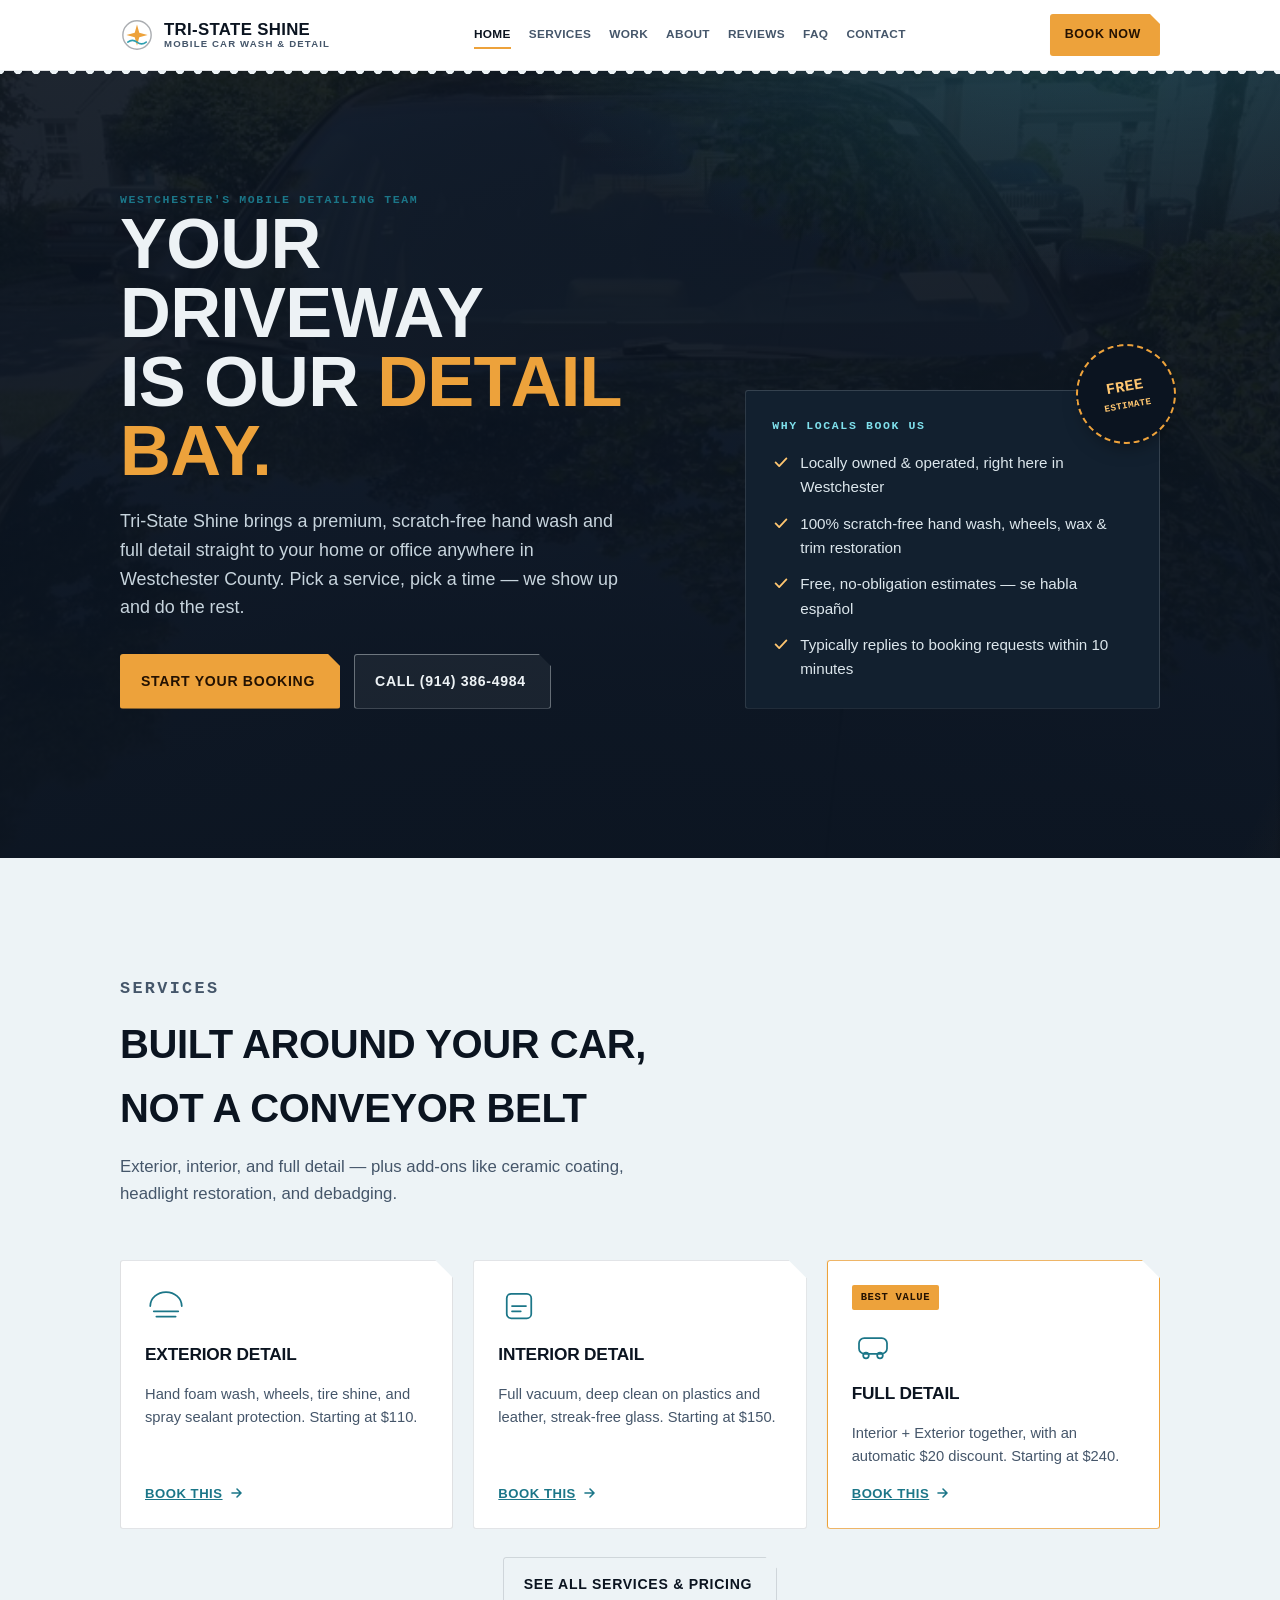
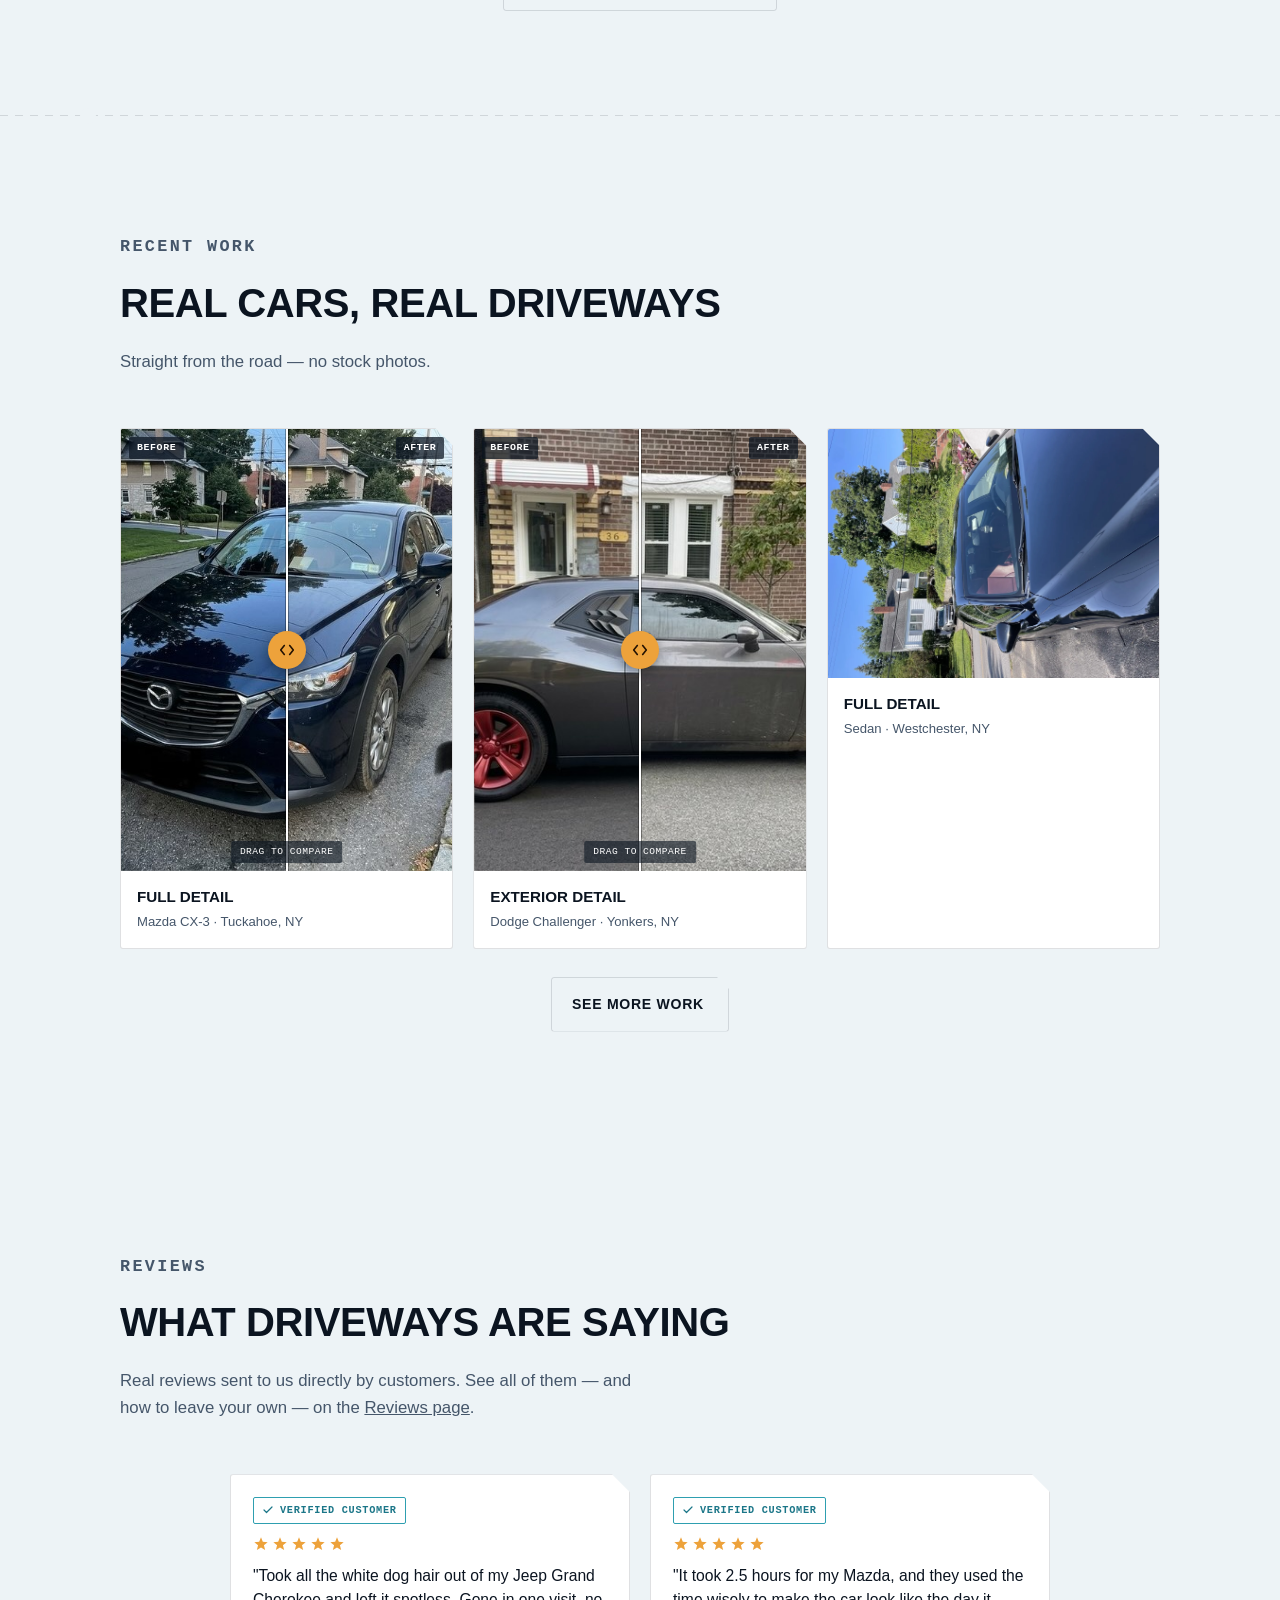
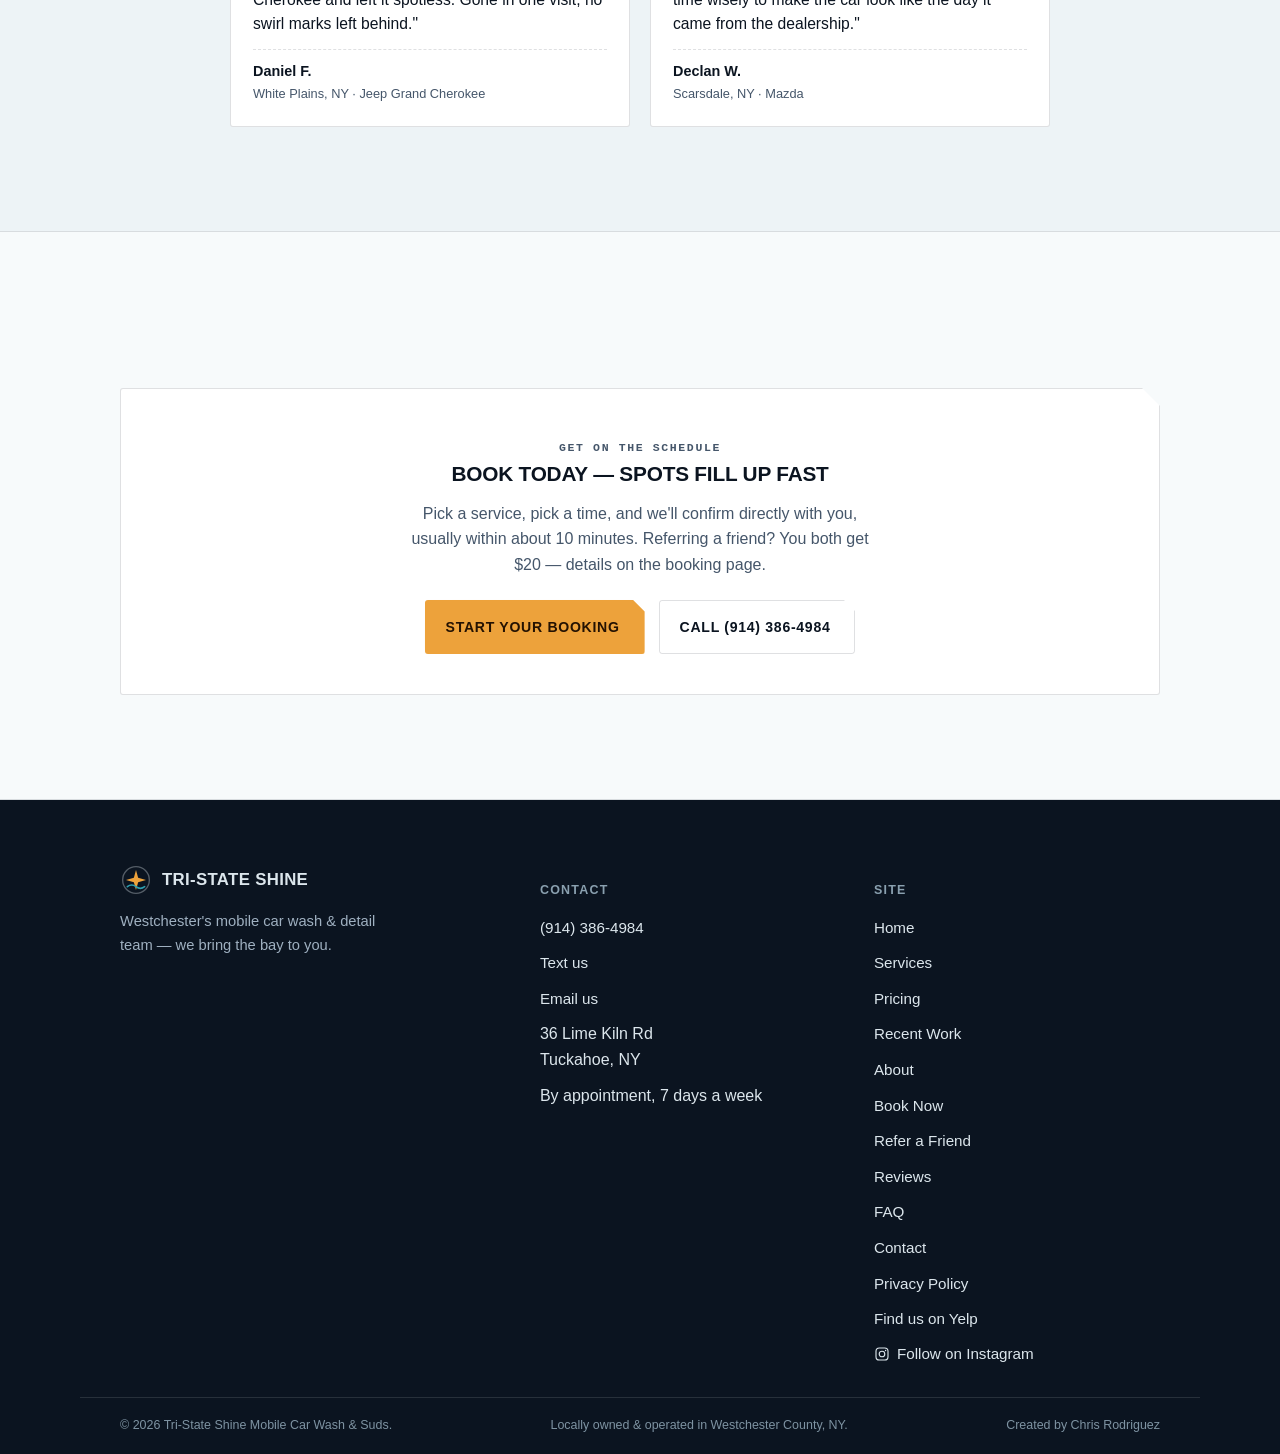
==== commit 5cd085bd: "Raise Interior Detail to $150 starting price, shift full pricing table up one tier - Interior: $130 " ====
--- a/index.html
+++ b/index.html
@@ -45,7 +45,7 @@
     "addressCountry": "US"
   },
   "geo": { "@type": "GeoCoordinates", "latitude": 40.9504, "longitude": -73.8274 },
-  "priceRange": "$90-$300",
+  "priceRange": "$110-$340",
   "areaServed": { "@type": "AdministrativeArea", "name": "Westchester County, NY" },
   "openingHoursSpecification": {
     "@type": "OpeningHoursSpecification",
@@ -152,20 +152,20 @@
         <div class="svc-card">
           <svg class="svc-icon" viewBox="0 0 48 48" fill="none"><path d="M6 24c0-9 8-16 18-16s18 7 18 16" stroke="currentColor" stroke-width="2" fill="none" stroke-linecap="round"/><path d="M10 30h28M13 36h22" stroke="currentColor" stroke-width="2" stroke-linecap="round"/></svg>
           <h3>Exterior Detail</h3>
-          <p>Hand foam wash, wheels, tire shine, and spray sealant protection. Starting at $90.</p>
+          <p>Hand foam wash, wheels, tire shine, and spray sealant protection. Starting at $110.</p>
           <a class="svc-book" href="book.html?service=express" data-track="book_click">Book this <svg width="14" height="14" viewBox="0 0 14 14" fill="none"><path d="M3 7h8M8 3l4 4-4 4" stroke="currentColor" stroke-width="1.6" stroke-linecap="round" stroke-linejoin="round"/></svg></a>
         </div>
         <div class="svc-card">
           <svg class="svc-icon" viewBox="0 0 48 48" fill="none"><rect x="10" y="10" width="28" height="28" rx="5" stroke="currentColor" stroke-width="2" fill="none"/><path d="M16 24h16M16 30h10" stroke="currentColor" stroke-width="2" stroke-linecap="round"/></svg>
           <h3>Interior Detail</h3>
-          <p>Full vacuum, deep clean on plastics and leather, streak-free glass. Starting at $130.</p>
+          <p>Full vacuum, deep clean on plastics and leather, streak-free glass. Starting at $150.</p>
           <a class="svc-book" href="book.html?service=interior" data-track="book_click">Book this <svg width="14" height="14" viewBox="0 0 14 14" fill="none"><path d="M3 7h8M8 3l4 4-4 4" stroke="currentColor" stroke-width="1.6" stroke-linecap="round" stroke-linejoin="round"/></svg></a>
         </div>
         <div class="svc-card svc-card-featured">
           <span class="svc-badge">Best Value</span>
           <svg class="svc-icon" viewBox="0 0 48 48" fill="none"><rect x="8" y="16" width="32" height="18" rx="6" stroke="currentColor" stroke-width="2" fill="none"/><circle cx="16" cy="36" r="3.2" stroke="currentColor" stroke-width="2" fill="none"/><circle cx="32" cy="36" r="3.2" stroke="currentColor" stroke-width="2" fill="none"/></svg>
           <h3>Full Detail</h3>
-          <p>Interior + Exterior together, with an automatic $20 discount. Starting at $200.</p>
+          <p>Interior + Exterior together, with an automatic $20 discount. Starting at $240.</p>
           <a class="svc-book" href="book.html?service=full" data-track="book_click">Book this <svg width="14" height="14" viewBox="0 0 14 14" fill="none"><path d="M3 7h8M8 3l4 4-4 4" stroke="currentColor" stroke-width="1.6" stroke-linecap="round" stroke-linejoin="round"/></svg></a>
         </div>
       </div>
